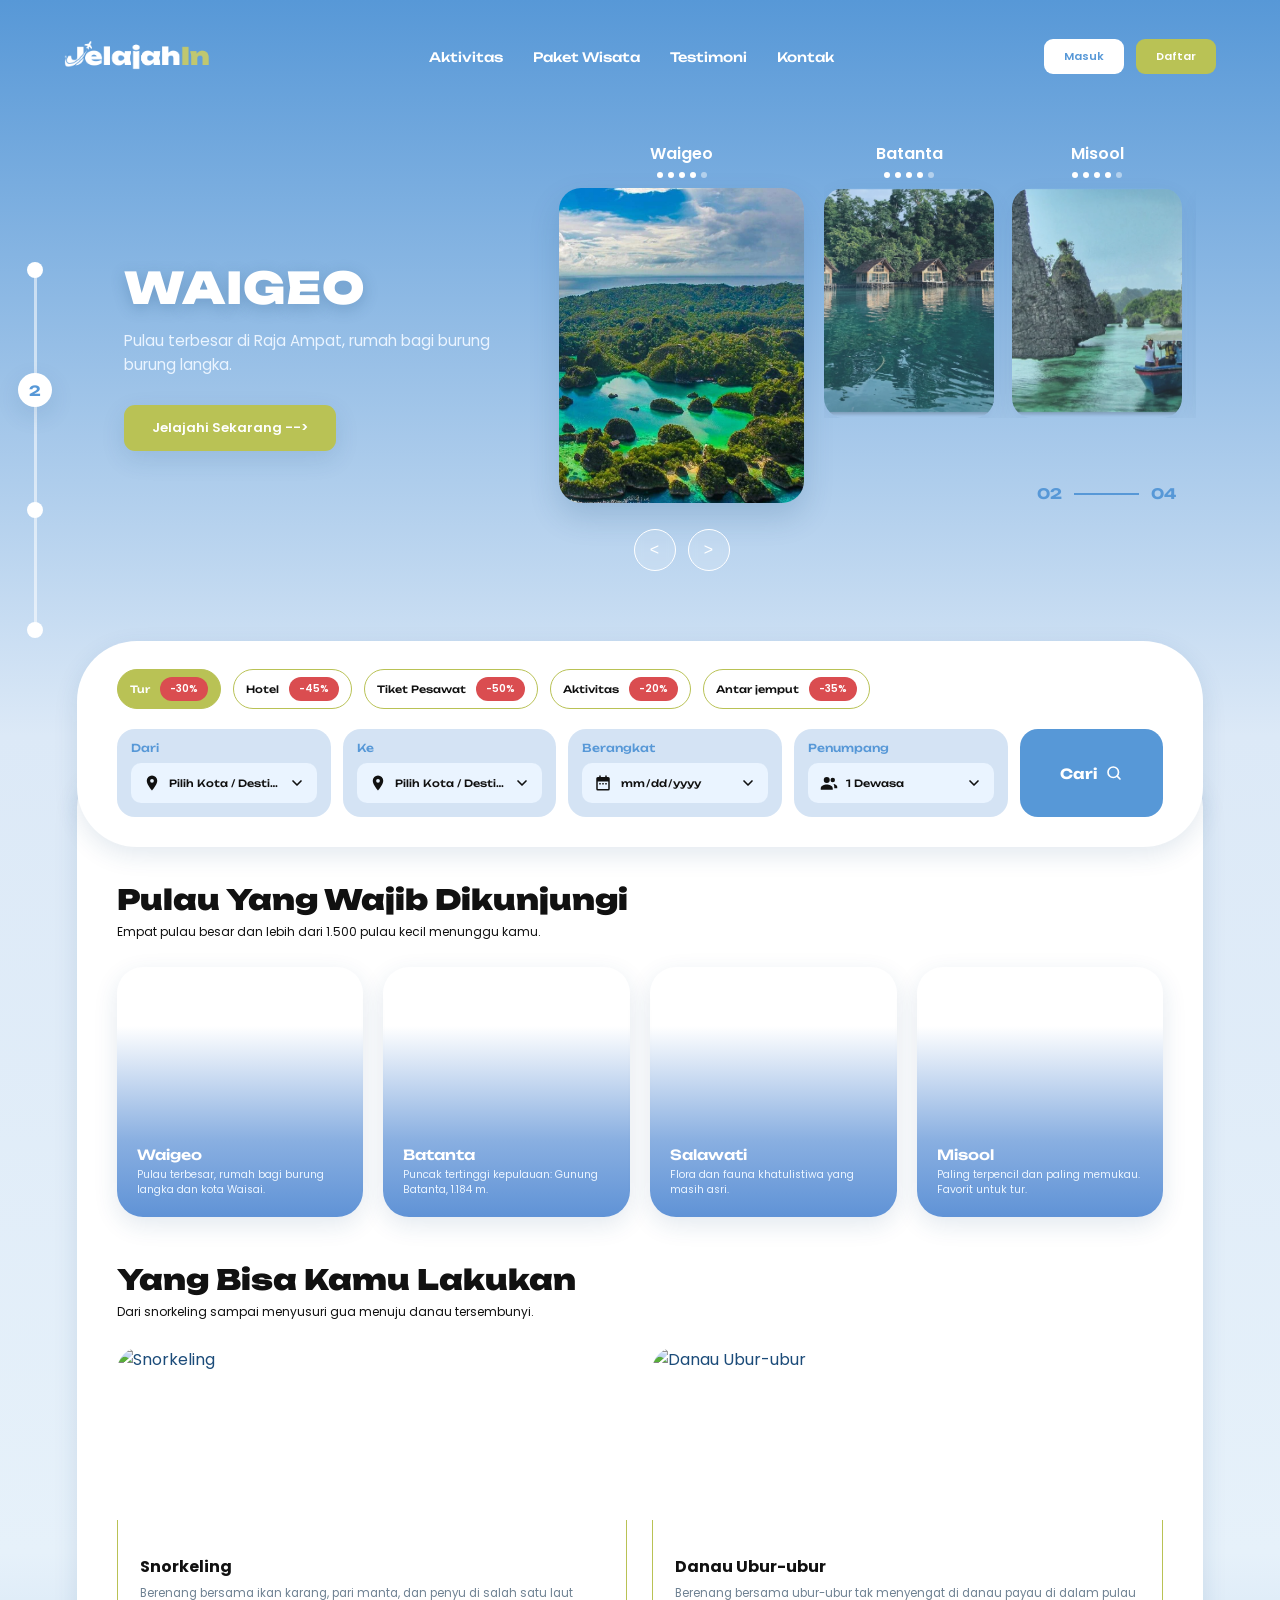
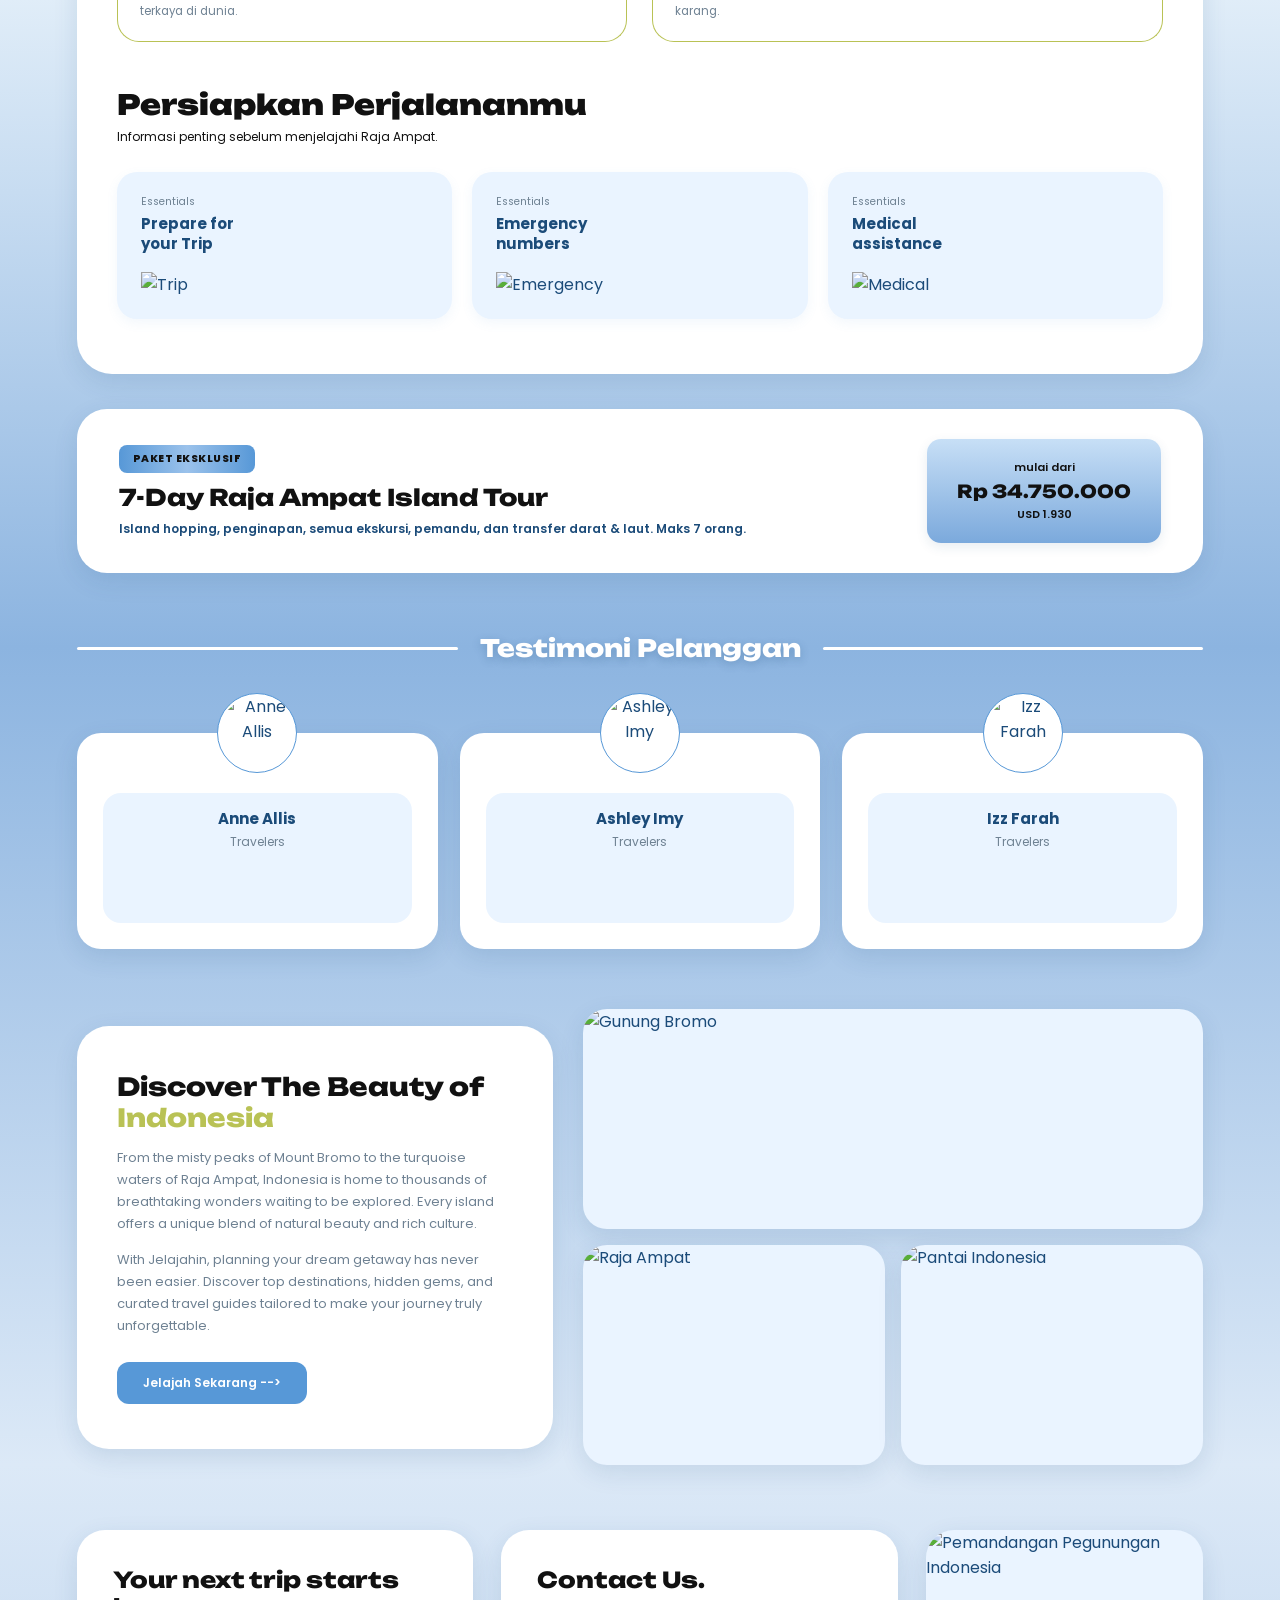
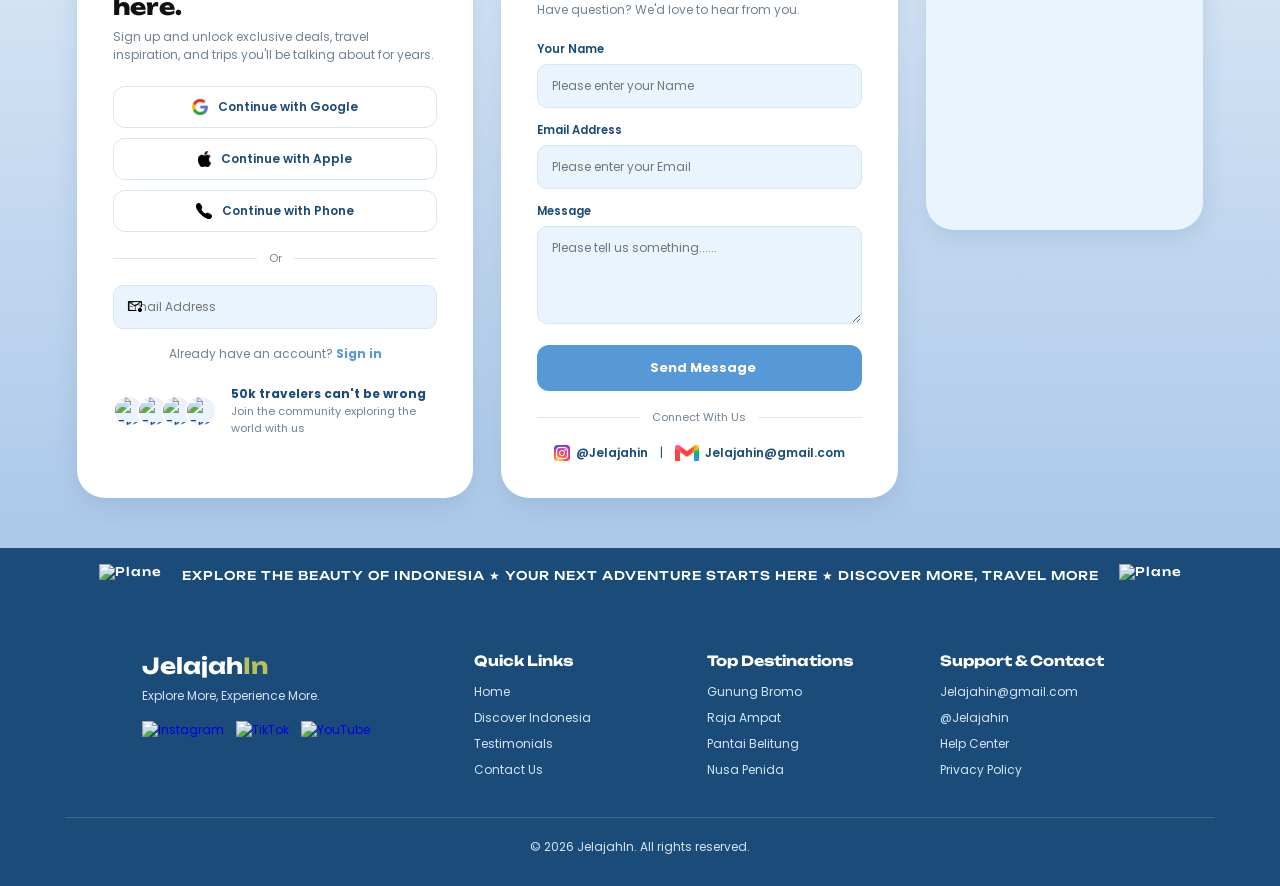
==== index.html @ 26ce6236 "update" ====
<!DOCTYPE html>
<html lang="id">

<head>
    <meta charset="UTF-8">
    <meta name="viewport" content="width=device-width, initial-scale=1.0">
    <link rel="shortcut icon" href="assets/faviconj.png" type="image/x-icon">
    <link rel="stylesheet" href="vanilla.css">
    <title>JelajahIn - Wisata Indonesia</title>
</head>

<body class="page-index">

    <!-- Navbar -->
    <header>
        <nav>
            <div class="logo">
                <a href="index.html"><img src="assets/logo.png" alt="JelajahIn"></a>
            </div>

            <ul>
                <li><a href="index.html">Aktivitas</a></li>
                <li><a href="destinasi.html">Paket Wisata</a></li>
                <li><a href="#testimoni">Testimoni</a></li>
                <li><a href="#kontak">Kontak</a></li>
            </ul>

            <div class="nav-button">
                <a href="#">Masuk</a>
                <a href="#">Daftar</a>
            </div>
        </nav>
    </header>

    <!-- Hero Section -->
    <main>

        <section class="hero" id="home">

            <!-- Scroll Indicator -->
            <div class="scroll-progress" id="scrollProgress">
                <div class="scroll-track" id="scrollTrack">
                    <span class="scroll-active" id="scrollActive">2</span>
                </div>
            </div>

            <!-- Hero Text -->
            <div class="hero-content">
                <h1 id="destTitle">WAIGEO</h1>

                <p id="destDesc">
                    Pulau terbesar di Raja Ampat, rumah bagi
                    burung-burung langka.
                </p>

                <a href="destinasi.html" class="btn-jelajah">
                    Jelajahi Sekarang --&gt;
                </a>
            </div>

            <!-- Hero Slider -->
            <div class="hero-image">

                <div class="slider-row">
                    <!-- Gambar utama -->
                    <div class="main-item">
                        <h3 id="mainName">Waigeo</h3>
                        <div class="card-dots" id="mainDots"></div>
                        <img src="assets/waigeo.jpg" alt="Pulau Waigeo" id="mainDestinationImage">
                    </div>

                    <!-- kartu destinasi -->
                    <div class="cards-container" id="cardsContainer"></div>

                    <div class="page-indicator">
                        <span id="currentPage">01</span>
                        <span class="dash"></span>
                        <span id="totalPage">04</span>
                    </div>
                </div>

                <!-- tombol slider -->
                <div class="slider-controls">
                    <div class="nav-buttons">
                        <button id="prevBtn" aria-label="Sebelumnya">&lt;</button>
                        <button id="nextBtn" aria-label="Selanjutnya">&gt;</button>
                    </div>
                </div>
            </div>
        </section>

        <!-- white card -->
        <section class="travel-info-section" id="aktivitas">

            <form class="search-filter" id="searchForm">

                <div class="filter-tabs">
                    <button type="button" class="tab active">Tur <span class="badge">-30%</span></button>
                    <button type="button" class="tab">Hotel <span class="badge">-45%</span></button>
                    <button type="button" class="tab">Tiket Pesawat <span class="badge">-50%</span></button>
                    <button type="button" class="tab">Aktivitas <span class="badge">-20%</span></button>
                    <button type="button" class="tab">Antar jemput <span class="badge">-35%</span></button>
                </div>

                <div class="filter-row">
                    <div class="filter-item">
                        <label for="dari">Dari</label>
                        <div class="field">
                            <svg class="icon" viewBox="0 0 24 24" fill="currentColor"><path d="M12 2a7 7 0 0 0-7 7c0 5.2 7 13 7 13s7-7.8 7-13a7 7 0 0 0-7-7zm0 9.5A2.5 2.5 0 1 1 12 6.5a2.5 2.5 0 0 1 0 5z"/></svg>
                            <select id="dari" name="dari">
                                <option value="">Pilih Kota / Destinasi</option>
                                <option value="jakarta">Jakarta</option>
                                <option value="surabaya">Surabaya</option>
                                <option value="makassar">Makassar</option>
                                <option value="sorong">Sorong</option>
                            </select>
                            <svg class="chevron" viewBox="0 0 24 24" fill="none" stroke="currentColor" stroke-width="2.5" stroke-linecap="round" stroke-linejoin="round"><path d="M6 9l6 6 6-6"/></svg>
                        </div>
                    </div>

                    <div class="filter-item">
                        <label for="ke">Ke</label>
                        <div class="field">
                            <svg class="icon" viewBox="0 0 24 24" fill="currentColor"><path d="M12 2a7 7 0 0 0-7 7c0 5.2 7 13 7 13s7-7.8 7-13a7 7 0 0 0-7-7zm0 9.5A2.5 2.5 0 1 1 12 6.5a2.5 2.5 0 0 1 0 5z"/></svg>
                            <select id="ke" name="ke">
                                <option value="">Pilih Kota / Destinasi</option>
                                <option value="waigeo">Waigeo</option>
                                <option value="batanta">Batanta</option>
                                <option value="salawati">Salawati</option>
                                <option value="misool">Misool</option>
                            </select>
                            <svg class="chevron" viewBox="0 0 24 24" fill="none" stroke="currentColor" stroke-width="2.5" stroke-linecap="round" stroke-linejoin="round"><path d="M6 9l6 6 6-6"/></svg>
                        </div>
                    </div>

                    <div class="filter-item">
                        <label for="tanggal">Berangkat</label>
                        <div class="field">
                            <svg class="icon" viewBox="0 0 24 24" fill="currentColor"><path d="M7 2v2H5a2 2 0 0 0-2 2v14a2 2 0 0 0 2 2h14a2 2 0 0 0 2-2V6a2 2 0 0 0-2-2h-2V2h-2v2H9V2H7zM5 10h14v10H5V10zm2 2v2h2v-2H7zm4 0v2h2v-2h-2zm4 0v2h2v-2h-2z"/></svg>
                            <input type="date" id="tanggal" name="tanggal">
                            <svg class="chevron" viewBox="0 0 24 24" fill="none" stroke="currentColor" stroke-width="2.5" stroke-linecap="round" stroke-linejoin="round"><path d="M6 9l6 6 6-6"/></svg>
                        </div>
                    </div>

                    <div class="filter-item">
                        <label for="wisatawan">Penumpang</label>
                        <div class="field">
                            <svg class="icon" viewBox="0 0 24 24" fill="currentColor"><path d="M9 12a4 4 0 1 0 0-8 4 4 0 0 0 0 8zm0 2c-3.3 0-8 1.7-8 5v2h16v-2c0-3.3-4.7-5-8-5zm8-3a3 3 0 1 0 0-6 3 3 0 0 0 0 6zm1 2.2c2.3.4 5 1.6 5 3.8v2h-4v-2c0-1.6-.4-2.9-1-3.8z"/></svg>
                            <select id="wisatawan" name="wisatawan">
                                <option value="1">1 Dewasa</option>
                                <option value="2">2 Dewasa</option>
                                <option value="3">3 Dewasa</option>
                                <option value="4">4 Dewasa</option>
                                <option value="5">5 Dewasa</option>
                                <option value="6">6 Dewasa</option>
                            </select>
                            <svg class="chevron" viewBox="0 0 24 24" fill="none" stroke="currentColor" stroke-width="2.5" stroke-linecap="round" stroke-linejoin="round"><path d="M6 9l6 6 6-6"/></svg>
                        </div>
                    </div>

                    <button type="submit" class="btn-cari">Cari <svg class="search-icon" viewBox="0 0 24 24" fill="none" stroke="currentColor" stroke-width="2.2" stroke-linecap="round"><circle cx="11" cy="11" r="7"/><path d="M20 20l-3.5-3.5"/></svg></button>
                </div>
            </form>

            <div class="main-white-card">

                <div class="island-block">
                    <h2>Pulau Yang Wajib Dikunjungi</h2>
                    <p class="section-subtitle">Empat pulau besar dan lebih dari 1.500 pulau kecil menunggu kamu.</p>

                    <div class="island-grid">
                        <!-- Kartu Waigeo -->
                        <div class="island-card" style="background-image: url('assets/asset/waigeomain.jpg');">
                            <div class="island-overlay">
                                <h3>Waigeo</h3>
                                <p>Pulau terbesar, rumah bagi burung langka dan kota Waisai.</p>
                            </div>
                        </div>

                        <!-- Kartu Batanta -->
                        <div class="island-card" style="background-image: url('assets/asset/batantamain.jpg');">
                            <div class="island-overlay">
                                <h3>Batanta</h3>
                                <p>Puncak tertinggi kepulauan: Gunung Batanta, 1.184 m.</p>
                            </div>
                        </div>

                        <!-- Kartu Salawati -->
                        <div class="island-card" style="background-image: url('assets/asset/salawatimain.jpg');">
                            <div class="island-overlay">
                                <h3>Salawati</h3>
                                <p>Flora dan fauna khatulistiwa yang masih asri.</p>
                            </div>
                        </div>

                        <!-- Kartu Misool -->
                        <div class="island-card" style="background-image: url('assets/asset/misoolmain.jpg');">
                            <div class="island-overlay">
                                <h3>Misool</h3>
                                <p>Paling terpencil dan paling memukau. Favorit untuk tur.</p>
                            </div>
                        </div>
                    </div>
                </div>

                <div class="activity-block">
                    <h2>Yang Bisa Kamu Lakukan</h2>
                    <p class="section-subtitle">Dari snorkeling sampai menyusuri gua menuju danau tersembunyi.</p>

                    <div class="activity-grid">
                        <div class="activity-card">
                            <img src="assets/asset/snorkeling.jpg" alt="Snorkeling">
                            <div class="activity-content">
                                <h3>Snorkeling</h3>
                                <p>Berenang bersama ikan karang, pari manta, dan penyu di salah satu laut terkaya di
                                    dunia.</p>
                            </div>
                        </div>

                        <div class="activity-card">
                            <img src="assets/asset/ubur-ubur.jpg" alt="Danau Ubur-ubur">
                            <div class="activity-content">
                                <h3>Danau Ubur-ubur</h3>
                                <p>Berenang bersama ubur-ubur tak menyengat di danau payau di dalam pulau karang.</p>
                            </div>
                        </div>
                    </div>
                </div>

                <div class="prep-block">
                    <h2>Persiapkan Perjalananmu</h2>
                    <p class="section-subtitle">Informasi penting sebelum menjelajahi Raja Ampat.</p>

                    <div class="prep-grid">
                        <div class="prep-card">
                            <span class="prep-tag">Essentials</span>
                            <h4>Prepare for<br>your Trip</h4>
                            <div class="prep-icon">
                                <img src="assets/asset/icon-trip.svg" alt="Trip">
                            </div>
                        </div>

                        <div class="prep-card">
                            <span class="prep-tag">Essentials</span>
                            <h4>Emergency<br>numbers</h4>
                            <div class="prep-icon">
                                <img src="assets/asset/icon-emergency.svg" alt="Emergency">
                            </div>
                        </div>

                        <div class="prep-card">
                            <span class="prep-tag">Essentials</span>
                            <h4>Medical<br>assistance</h4>
                            <div class="prep-icon">
                                <img src="assets/asset/icon-medical.svg" alt="Medical">
                            </div>
                        </div>
                    </div>
                </div>

            </div>

            <div class="promo-banner-card">
                <div class="promo-left">
                    <span class="badge-eksklusif">PAKET EKSKLUSIF</span>
                    <h2>7-Day Raja Ampat Island Tour</h2>
                    <p>Island hopping, penginapan, semua ekskursi, pemandu, dan transfer darat &amp; laut. Maks 7 orang.
                    </p>
                </div>

                <div class="promo-price-box">
                    <span class="price-label">mulai dari</span>
                    <h3 class="price-idr">Rp 34.750.000</h3>
                    <span class="price-usd">USD 1.930</span>
                </div>
            </div>

        </section>

        <section class="tes-sec" id="testimoni">
            <div class="tes-heading">
                <div class="line"></div>
                <h2 class="tes-teks">Testimoni Pelanggan</h2>
                <div class="line"></div>
            </div>

            <div class="testimoni-kotak">
                <div class="kotak-pembungkus">
                    <img src="" alt="Anne Allis">
                    <div class="kotak">
                        <h3>Anne Allis</h3>
                        <p class="subjudul">Travelers</p>
                        <p></p>
                    </div>
                </div>
                <div class="kotak-pembungkus">
                    <img src="" alt="Ashley Imy">
                    <div class="kotak">
                        <h3>Ashley Imy</h3>
                        <p class="subjudul">Travelers</p>
                        <p></p>
                    </div>
                </div>
                <div class="kotak-pembungkus">
                    <img src="" alt="Izz Farah">
                    <div class="kotak">
                        <h3>Izz Farah</h3>
                        <p class="subjudul">Travelers</p>
                        <p></p>
                    </div>
                </div>
            </div>
        </section>

        <section class="disc-sect" id="discover">
            <div class="card-disc">
                <h2>Discover The Beauty of <span>Indonesia</span></h2>
                <p>From the misty peaks of Mount Bromo to the turquoise waters of Raja Ampat, Indonesia is home to
                    thousands of breathtaking wonders waiting to be explored. Every island offers a unique blend of
                    natural beauty and rich culture.</p>
                <p>With Jelajahin, planning your dream getaway has never been easier. Discover top destinations, hidden
                    gems, and curated travel guides tailored to make your journey truly unforgettable.</p>
                <a href="#" class="btn-disc">Jelajah Sekarang --&gt;</a>
            </div>
            <div class="gambar-dis">
                <img src="" alt="Gunung Bromo">
                <img src="" alt="Raja Ampat">
                <img src="" alt="Pantai Indonesia">
            </div>
        </section>

        <section class="auth-contact-sec" id="kontak">
            <div class="main-columns">
                <!-- Sign Up -->
                <div class="card-signup">
                    <h2>Your next trip starts here.</h2>
                    <p class="subtitle">Sign up and unlock exclusive deals, travel inspiration, and trips you'll be
                        talking about for years.</p>

                    <div class="social-buttons">
                        <button type="button" class="btn-social">
                            <img src="assets/asset/google.png" alt="Google" class="sosmed"> Continue with Google
                        </button>
                        <button type="button" class="btn-social">
                            <img src="assets/asset/apple.png" alt="Apple" class="sosmed"> Continue with Apple
                        </button>
                        <button type="button" class="btn-social">
                            <img src="assets/asset/phone.png" alt="Phone" class="sosmed"> Continue with Phone
                        </button>
                    </div>

                    <div class="divider">
                        <span>Or</span>
                    </div>

                    <form class="signup-email-form">
                        <div class="input-with-icon">
                            <img src="assets/asset/email-auth.png" alt="Email" class="sosmed">
                            <input type="email" placeholder="Email Address" required>
                        </div>
                    </form>

                    <p class="signin-link">Already have an account? <a href="#">Sign in</a></p>

                    <div class="community-info">
                        <div class="avatar-group">
                            <img src="user1.jpg" alt="Traveler 1">
                            <img src="user2.jpg" alt="Traveler 2">
                            <img src="user3.jpg" alt="Traveler 3">
                            <img src="user4.jpg" alt="Traveler 4">
                        </div>
                        <div class="community-text">
                            <strong>50k travelers can't be wrong</strong>
                            <span>Join the community exploring the world with us</span>
                        </div>
                    </div>
                </div>

                <!-- contact -->
                <div class="card-contact">
                    <h2>Contact Us.</h2>
                    <p class="subtitle">Have question? We'd love to hear from you.</p>

                    <form class="contact-form">
                        <div class="form-group">
                            <label for="name">Your Name</label>
                            <input type="text" id="name" placeholder="Please enter your Name" required>
                        </div>

                        <div class="form-group">
                            <label for="email">Email Address</label>
                            <input type="email" id="email" placeholder="Please enter your Email" required>
                        </div>

                        <div class="form-group">
                            <label for="message">Message</label>
                            <textarea id="message" rows="4" placeholder="Please tell us something......"
                                required></textarea>
                        </div>

                        <button type="submit" class="btn-send">
                            <img src="icon-send.svg" alt="" class="sosmed"> Send Message
                        </button>
                    </form>

                    <div class="divider-contact">
                        <span>Connect With Us</span>
                    </div>

                    <div class="contact-links">
                        <a href="#"><img src="assets/asset/insta.png" alt="Instagram" class="sosmed"> @Jelajahin</a>
                        <span class="separator">|</span>
                        <a href="mailto:Jelajahin@gmail.com"><img src="assets/asset/gmail.png" alt="Gmail"
                                class="sosmed"> Jelajahin@gmail.com</a>
                    </div>
                </div>

                <!-- gambar -->
                <div class="side-image">
                    <img src="pemandangan-bromo.jpg" alt="Pemandangan Pegunungan Indonesia">
                </div>
            </div>

            <!-- banner -->
            <div class="bottom-banner">
                <img src="icon-plane-left.svg" alt="Plane">
                <p>EXPLORE THE BEAUTY OF INDONESIA ★ YOUR NEXT ADVENTURE STARTS HERE ★ DISCOVER MORE, TRAVEL MORE</p>
                <img src="icon-plane-right.svg" alt="Plane">
            </div>
        </section>

    </main>

    <footer class="main-footer">
        <div class="footer-box">

            <!-- brand -->
            <div class="footer-brand">
                <h2 class="logo-text">Jelajah<span>In</span></h2>
                <p>Explore More, Experience More.</p>
                <div class="footer-socials">
                    <a href="#"><img src="icon-ig-white.svg" alt="Instagram"></a>
                    <a href="#"><img src="icon-tiktok-white.svg" alt="TikTok"></a>
                    <a href="#"><img src="icon-yt-white.svg" alt="YouTube"></a>
                </div>
            </div>

            <!-- navigasi -->
            <div class="footer-links">
                <h4>Quick Links</h4>
                <ul>
                    <li><a href="#home">Home</a></li>
                    <li><a href="#discover">Discover Indonesia</a></li>
                    <li><a href="#testimoni">Testimonials</a></li>
                    <li><a href="#kontak">Contact Us</a></li>
                </ul>
            </div>

            <!-- destinasi -->
            <div class="footer-links">
                <h4>Top Destinations</h4>
                <ul>
                    <li><a href="#">Gunung Bromo</a></li>
                    <li><a href="#">Raja Ampat</a></li>
                    <li><a href="#">Pantai Belitung</a></li>
                    <li><a href="#">Nusa Penida</a></li>
                </ul>
            </div>

            <!-- kontak & bantuan -->
            <div class="footer-links">
                <h4>Support &amp; Contact</h4>
                <ul>
                    <li><a href="mailto:Jelajahin@gmail.com">Jelajahin@gmail.com</a></li>
                    <li><a href="#">@Jelajahin</a></li>
                    <li><a href="#">Help Center</a></li>
                    <li><a href="#">Privacy Policy</a></li>
                </ul>
            </div>

        </div>

        <!-- Baris Copyright di Bawah Kotak -->
        <div class="footer-bottom">
            <p>&copy; 2026 JelajahIn. All rights reserved.</p>
        </div>
    </footer>

    <script src="js/script.js"></script>
</body>

</html>
---- vanilla.css ----
@import url('https://fonts.googleapis.com/css2?family=Inter:ital,opsz,wght@0,14..32,100..900;1,14..32,100..900&family=Poppins:ital,wght@0,100;0,200;0,300;0,400;0,500;0,600;0,700;0,800;0,900;1,100;1,200;1,300;1,400;1,500;1,600;1,700;1,800;1,900&family=Roboto+Mono:ital,wght@0,100..700;1,100..700&display=swap');

@font-face {
    font-family: 'Unbounded Black';
    src: url('assets/font/Unbounded-Black.ttf') format('truetype');
    font-weight: 900;
    font-style: normal;
}

@font-face {
    font-family: 'Unbounded Bold';
    src: url('assets/font/Unbounded-Bold.ttf') format('truetype');
    font-weight: 700;
    font-style: normal;
}

@font-face {
    font-family: 'Unbounded Extra Bold';
    src: url('assets/font/Unbounded-ExtraBold.ttf') format('truetype');
    font-weight: 800;
    font-style: normal;
}

@font-face {
    font-family: 'Unbounded Medium';
    src: url('assets/font/Unbounded-Medium.ttf') format('truetype');
    font-weight: 500;
    font-style: normal;
}

@font-face {
    font-family: 'Unbounded SemiBold';
    src: url('assets/font/Unbounded-SemiBold.ttf') format('truetype');
    font-weight: 600;
    font-style: normal;
}

:root {
    --pistachio: #B9C255;
    --frost: #E6F1FA;
    --iced-denim: #5798D7;
    --red: #DA4D50;
    --iced: #EAF4FF;
    --navy: #1B4B79;
    --white: #FFFFFF;
    --text-gray: #6F8293;
    --border: #D8E6F0;

    --shadow: 0 8px 25px rgba(27, 75, 121, 0.12);
    --shadow-hover: 0 14px 30px rgba(27, 75, 121, 0.18);
    --radius-small: 8px;
    --radius-medium: 14px;
    --radius-large: 20px;
    --transition: 0.3s ease;
    --font-black: 'Unbounded Black', sans-serif;
    --font-x-bold: 'Unbounded Extra Bold', sans-serif;
    --font-bold: 'Unbounded Bold', sans-serif;
    --font-med: 'Unbounded Medium', sans-serif;
    --font-sem-bold: 'Unbounded SemiBold', sans-serif;
    --sub-font: 'Poppins', sans-serif;
}

* {
    margin: 0;
    padding: 0;
    box-sizing: border-box;
}

html {
    scroll-behavior: smooth;
}

body {
    font-family: var(--sub-font);
    color: var(--navy);
    background: linear-gradient(180deg,
            #5798D7 0%,
            #DCE9F7 18%,
            #E6F1FA 38%,
            #8CB4E0 55%,
            #DCE9F7 75%,
            #93B8E2 100%);
}

a {
    text-decoration: none;
}

/* navb */
header {
    width: 100%;
    position: relative;
    z-index: 10;
    background: transparent;
}

nav {
    width: 90%;
    max-width: 1250px;
    min-height: 80px;
    margin: 1rem auto 0;
    display: flex;
    align-items: center;
    justify-content: space-between;
    gap: 25px;
}

.logo img {
    width: 155px;
    height: auto;
    display: block;
    object-fit: contain;
}

nav ul {
    display: flex;
    align-items: center;
    gap: 30px;
    list-style: none;
}

nav ul li a {
    color: var(--white);
    font-family: var(--font-med);
    font-size: 13px;
    transition: var(--transition);
}

nav ul li a:hover {
    color: var(--pistachio);
}

.nav-button {
    display: flex;
    align-items: center;
    gap: 12px;
}

.nav-button a {
    padding: 9px 20px;
    border-radius: 9px;
    font-size: 11px;
    font-weight: 600;
    transition: var(--transition);
}

.nav-button a:first-child {
    color: var(--iced-denim);
    background: var(--white);
}

.nav-button a:last-child {
    color: var(--white);
    background: var(--pistachio);
}

.nav-button a:hover {
    transform: translateY(-3px);
    box-shadow: var(--shadow);
}

/* hero sect */
.hero {
    width: 90%;
    max-width: 1250px;
    min-height: 460px;
    margin: auto;
    padding: 45px 20px 70px;
    display: flex;
    align-items: center;
    justify-content: space-between;
    gap: 35px;
    position: relative;
}

/* hero text */
.hero-content {
    flex: 1;
    min-width: 0;
    max-width: 440px;
    padding-left: 40px;
    color: var(--white);
}

.hero-content h1 {
    font-family: var(--font-black);
    font-size: clamp(2rem, 3.4vw, 3.2rem);
    letter-spacing: 1px;
    overflow-wrap: anywhere;
    margin-bottom: 14px;
    text-transform: uppercase;
    text-shadow: 0 4px 15px rgba(27, 75, 121, 0.25);
}

.hero-content p {
    font-size: 0.95rem;
    font-weight: 400;
    line-height: 1.6;
    margin-bottom: 28px;
    color: var(--iced);
}

.btn-jelajah {
    display: inline-block;
    padding: 13px 28px;
    border-radius: 11px;
    font-size: 13px;
    font-weight: 600;
    color: var(--white);
    background: var(--pistachio);
    box-shadow: var(--shadow);
    transition: var(--transition);
}

.btn-jelajah:hover {
    transform: translateY(-3px);
    background: var(--navy);
    box-shadow: var(--shadow-hover);
}

/* hero img */
.hero-image {
    flex: 1.4;
    min-width: 0;
    display: flex;
    flex-direction: column;
    gap: 26px;
}

.slider-row {
    position: relative;
    display: flex;
    align-items: flex-start;
    gap: 20px;
}

.main-item {
    flex-shrink: 0;
}

.main-item h3,
.card-item h3 {
    font-size: 1rem;
    font-weight: 600;
    margin-bottom: 6px;
    text-align: center;
    color: var(--white);
}

.main-item > img {
    width: 245px;
    height: 315px;
    display: block;
    object-fit: cover;
    border-radius: 22px;
    box-shadow: var(--shadow-hover);
}

.cards-container {
    flex: 1;
    min-width: 0;
    display: flex;
    gap: 18px;
    align-items: flex-start;
    overflow: hidden;
}

.card-item {
    flex-shrink: 0;
    cursor: pointer;
    transition: var(--transition);
}

.card-dots {
    display: flex;
    justify-content: center;
    gap: 5px;
    margin-bottom: 10px;
}

.card-dots span {
    width: 6px;
    height: 6px;
    border-radius: 50%;
    background-color: rgba(255, 255, 255, 0.45);
}

.card-dots span.filled {
    background-color: var(--white);
}

.card-item img {
    width: 170px;
    height: 230px;
    display: block;
    object-fit: cover;
    border-radius: var(--radius-large);
    box-shadow: var(--shadow);
    opacity: 0.8;
    transition: var(--transition);
}

.card-item:hover img {
    transform: translateY(-5px);
    box-shadow: var(--shadow-hover);
}

.slider-controls {
    display: flex;
    align-items: center;
    justify-content: space-between;
    padding-right: 20px;
}

.nav-buttons {
    width: 245px;
    display: flex;
    justify-content: center;
    gap: 12px;
}

.nav-buttons button {
    width: 42px;
    height: 42px;
    border-radius: 50%;
    border: 1.5px solid var(--white);
    background-color: rgba(255, 255, 255, 0.15);
    color: var(--white);
    font-size: 1rem;
    cursor: pointer;
    backdrop-filter: blur(4px);
    transition: var(--transition);
}

.nav-buttons button:hover {
    background-color: var(--white);
    color: var(--navy);
    box-shadow: var(--shadow);
}

.page-indicator {
    position: absolute;
    right: 20px;
    bottom: 0;
    display: flex;
    align-items: center;
    gap: 12px;
    font-family: var(--font-bold);
    font-size: 0.9rem;
    color: var(--iced-denim);
}

.page-indicator .dash {
    width: 65px;
    height: 2px;
    background-color: var(--iced-denim);
    display: inline-block;
}

/* scroll progres */
.scroll-progress {
    position: fixed;
    left: 20px;
    top: 50%;
    transform: translateY(-50%);
    height: 360px;
    width: 30px;
    display: flex;
    justify-content: center;
    z-index: 100;
    pointer-events: none;
}

.scroll-track {
    width: 3px;
    height: 100%;
    background: rgba(255, 255, 255, 0.55);
    position: relative;
}

.scroll-dot {
    position: absolute;
    left: 50%;
    width: 16px;
    height: 16px;
    transform: translate(-50%, -50%);
    border-radius: 50%;
    background: var(--white);
}

.scroll-active {
    position: absolute;
    left: 50%;
    top: 0;
    width: 34px;
    height: 34px;
    transform: translate(-50%, -50%);
    background: var(--white);
    border-radius: 50%;
    box-shadow: var(--shadow);
    z-index: 2;
    transition: top var(--transition);
    display: flex;
    align-items: center;
    justify-content: center;
    color: var(--iced-denim);
    font-family: var(--font-bold);
    font-size: 14px;
}

/* search sect */
.travel-info-section {
    width: 88%;
    max-width: 1150px;
    margin: 0 auto 60px;
}

.search-filter {
    padding: 28px 40px 30px;
    position: relative;
    z-index: 3;
    background: var(--white);
    border-radius: 60px;
    box-shadow: var(--shadow);
}

.filter-tabs {
    display: flex;
    flex-wrap: wrap;
    gap: 12px;
    margin-bottom: 20px;
}

.tab {
    display: inline-flex;
    align-items: center;
    gap: 10px;
    padding: 7px 12px;
    border: 1.5px solid var(--pistachio);
    border-radius: 20px;
    background: var(--white);
    color: #111111;
    font-family: var(--font-med);
    font-size: 10px;
    cursor: pointer;
    transition: var(--transition);
}

.tab.active {
    background: var(--pistachio);
    color: var(--white);
}

.tab:hover {
    transform: translateY(-2px);
}

.badge {
    padding: 4px 10px;
    border-radius: 14px;
    background: var(--red);
    color: var(--white);
    font-family: var(--sub-font);
    font-size: 10px;
    font-weight: 600;
}

.filter-row {
    display: grid;
    grid-template-columns: repeat(4, 1fr) auto;
    align-items: stretch;
    gap: 12px;
}

.filter-item {
    min-width: 0;
    display: flex;
    flex-direction: column;
    gap: 8px;
    padding: 12px 14px 14px;
    border-radius: 18px;
    background: #D4E3F4;
}

.filter-item label {
    color: var(--iced-denim);
    font-family: var(--font-med);
    font-size: 11px;
}

.field {
    position: relative;
    height: 40px;
    display: flex;
    align-items: center;
    gap: 8px;
    padding: 0 12px;
    border-radius: 10px;
    background: var(--iced);
}

.field select,
.field input {
    flex: 1;
    min-width: 0;
    height: 100%;
    padding: 0;
    border: none;
    outline: none;
    background: transparent;
    appearance: none;
    -webkit-appearance: none;
    color: #111111;
    font-family: var(--font-med);
    font-size: 10px;
    text-overflow: ellipsis;
    cursor: pointer;
}

.field input[type="date"]::-webkit-calendar-picker-indicator {
    position: absolute;
    inset: 0;
    width: 100%;
    height: 100%;
    opacity: 0;
    cursor: pointer;
}

.field .icon {
    width: 18px;
    height: 18px;
    flex-shrink: 0;
    color: #111111;
    pointer-events: none;
}

.field .chevron {
    width: 16px;
    height: 16px;
    flex-shrink: 0;
    color: #111111;
    pointer-events: none;
}

.btn-cari {
    display: flex;
    align-items: center;
    justify-content: center;
    gap: 8px;
    padding: 0 40px;
    border: none;
    border-radius: 18px;
    background: var(--iced-denim);
    color: var(--white);
    font-family: var(--font-bold);
    font-size: 14px;
    cursor: pointer;
    transition: var(--transition);
}

.btn-cari .search-icon {
    width: 18px;
    height: 18px;
}

.btn-cari:hover {
    background: var(--navy);
    transform: translateY(-3px);
}

.main-white-card {
    background-color: var(--white);
    margin-top: -75px;
    position: relative;
    z-index: 1;
    border-radius: 35px;
    padding: 110px 40px 55px;
    box-shadow: var(--shadow);
    margin-bottom: 35px;
}

.main-white-card h2 {
    font-family: var(--font-black);
    font-size: 28px;
    color: #111111;
    margin: 0 0 6px 0;
}

.section-subtitle {
    font-size: 12px;
    color: #111111;
    margin: 0 0 26px 0;
}

.island-block,
.activity-block {
    margin-bottom: 45px;
}

.island-grid {
    display: grid;
    grid-template-columns: repeat(4, 1fr);
    gap: 20px;
}

.island-card {
    height: 250px;
    border-radius: 26px;
    background-size: cover;
    background-position: center;
    position: relative;
    overflow: hidden;
    display: flex;
    align-items: flex-end;
    box-shadow: var(--shadow);
    transition: var(--transition);
}

.island-card:hover {
    transform: translateY(-6px);
    box-shadow: var(--shadow-hover);
}

.island-overlay {
    width: 100%;
    padding: 120px 20px 20px;
    background: linear-gradient(to top, rgba(87, 141, 212, 0.95) 0%, rgba(87, 141, 212, 0.7) 40%, transparent 100%);
    color: var(--white);
}

.island-overlay h3 {
    font-family: var(--font-sem-bold);
    font-size: 14px;
    font-weight: 600;
    margin: 0 0 4px 0;
}

.island-overlay p {
    font-size: 10.5px;
    line-height: 1.45;
    color: var(--iced);
}

.activity-grid {
    display: grid;
    grid-template-columns: repeat(2, 1fr);
    gap: 25px;
}

.activity-card {
    position: relative;
    display: flex;
    flex-direction: column;
    transition: var(--transition);
}

.activity-card:hover {
    transform: translateY(-5px);
}

.activity-card img {
    width: 100%;
    height: 195px;
    object-fit: cover;
    border-radius: 24px;
    position: relative;
    z-index: 2;
}

.activity-content {
    border: 1.5px solid var(--pistachio);
    border-top: none;
    border-radius: 0 0 22px 22px;
    padding: 34px 22px 20px;
    margin-top: -22px;
    background-color: var(--white);
    z-index: 1;
}

.activity-content h3 {
    font-size: 16px;
    font-weight: 700;
    color: #111111;
    margin: 0 0 6px 0;
}

.activity-content p {
    font-size: 11.5px;
    line-height: 1.55;
    color: var(--text-gray);
}

.prep-grid {
    display: grid;
    grid-template-columns: repeat(3, 1fr);
    gap: 20px;
}

.prep-card {
    background-color: var(--iced);
    border-radius: var(--radius-large);
    padding: 22px 24px;
    box-shadow: 0 4px 12px rgba(87, 152, 215, 0.08);
    display: flex;
    flex-direction: column;
    justify-content: space-between;
    min-height: 125px;
    transition: var(--transition);
}

.prep-card:hover {
    transform: translateY(-4px);
    box-shadow: var(--shadow);
}

.prep-tag {
    font-size: 10.5px;
    color: var(--text-gray);
    display: block;
    margin-bottom: 4px;
}

.prep-card h4 {
    font-size: 15px;
    font-weight: 700;
    color: var(--navy);
    line-height: 1.35;
    margin: 0 0 18px 0;
}

.prep-icon img {
    width: 24px;
    height: 24px;
}

.promo-banner-card {
    background-color: var(--white);
    border-radius: 30px;
    padding: 30px 42px;
    box-shadow: var(--shadow);
    display: flex;
    justify-content: space-between;
    align-items: center;
    gap: 30px;
}

.badge-eksklusif {
    display: inline-block;
    background: linear-gradient(90deg, var(--iced-denim) 0%, #9BC2EB 50%, var(--iced-denim) 100%);
    color: #111111;
    font-size: 10.5px;
    font-weight: 800;
    padding: 6px 14px;
    border-radius: var(--radius-small);
    letter-spacing: 0.5px;
    margin-bottom: 10px;
}

.promo-left h2 {
    font-family: var(--font-x-bold);
    font-size: 23px;
    color: #111111;
    margin: 0 0 8px 0;
}

.promo-left p {
    font-size: 12px;
    font-weight: 600;
    color: var(--navy);
}

.promo-price-box {
    background: linear-gradient(180deg, #C7DFF6 0%, #7BA9DC 100%);
    border-radius: var(--radius-medium);
    padding: 20px 30px;
    text-align: center;
    min-width: 225px;
    box-shadow: 0 4px 12px rgba(27, 75, 121, 0.1);
}

.price-label {
    display: block;
    font-size: 11px;
    font-weight: 600;
    color: #111111;
    margin-bottom: 4px;
}

.price-idr {
    font-family: var(--font-x-bold);
    font-size: 18px;
    color: #111111;
    margin: 0 0 4px 0;
}

.price-usd {
    display: block;
    font-size: 11px;
    font-weight: 600;
    color: #111111;
}

.tes-sec {
    width: 88%;
    max-width: 1150px;
    margin: 0 auto 60px;
}

.tes-heading {
    display: flex;
    align-items: center;
    gap: 22px;
    margin-bottom: 70px;
}

.tes-heading .line {
    flex: 1;
    height: 3px;
    background: var(--white);
    border-radius: 2px;
}

.tes-sec h2 {
    font-family: var(--font-x-bold);
    font-size: 24px;
    color: var(--white);
    text-shadow: 0 3px 8px rgba(27, 75, 121, 0.25);
    white-space: nowrap;
}

.testimoni-kotak {
    display: grid;
    grid-template-columns: repeat(3, 1fr);
    gap: 22px;
}

.kotak-pembungkus {
    position: relative;
    background-color: var(--white);
    border-radius: 24px;
    padding: 60px 26px 26px;
    box-shadow: var(--shadow);
    text-align: center;
}

.kotak-pembungkus > img {
    position: absolute;
    top: -40px;
    left: 50%;
    transform: translateX(-50%);
    width: 80px;
    height: 80px;
    object-fit: cover;
    border-radius: 50%;
    background: var(--white);
    border: 1.5px solid var(--iced-denim);
}

.kotak {
    min-height: 130px;
    padding: 14px;
    border-radius: 18px;
    background: var(--iced);
}

.kotak h3 {
    font-size: 15px;
    font-weight: 700;
    color: var(--navy);
    margin-bottom: 2px;
}

.subjudul {
    font-size: 11px;
    color: var(--text-gray);
    display: block;
    margin-bottom: 12px;
}

.kotak p {
    font-size: 12px;
    line-height: 1.6;
    color: var(--text-gray);
}

.disc-sect {
    width: 88%;
    max-width: 1150px;
    margin: 0 auto 65px;
    display: grid;
    grid-template-columns: 1fr 1.3fr;
    gap: 30px;
    align-items: center;
}

.card-disc {
    background-color: var(--white);
    border-radius: 32px;
    padding: 45px 40px;
    box-shadow: var(--shadow);
}

.card-disc h2 {
    font-family: var(--font-x-bold);
    font-size: 25px;
    color: #111111;
    margin-bottom: 14px;
}

.card-disc h2 span {
    color: var(--pistachio);
}

.card-disc p {
    font-size: 13px;
    line-height: 1.7;
    color: var(--text-gray);
    margin-bottom: 14px;
}

.btn-disc {
    display: inline-block;
    margin-top: 10px;
    padding: 12px 26px;
    border-radius: 12px;
    background-color: var(--iced-denim);
    color: var(--white);
    font-size: 12px;
    font-weight: 600;
    transition: var(--transition);
}

.btn-disc:hover {
    background-color: var(--navy);
    transform: translateY(-3px);
}

.gambar-dis {
    display: grid;
    grid-template-columns: repeat(2, 1fr);
    gap: 16px;
}

.gambar-dis img {
    width: 100%;
    height: 220px;
    object-fit: cover;
    border-radius: 24px;
    box-shadow: var(--shadow);
    background: var(--iced);
}

.gambar-dis img:first-child {
    grid-column: 1 / -1;
}

.auth-contact-sec {
    width: 100%;
    margin: 0 0 0;
}

.main-columns {
    width: 88%;
    max-width: 1150px;
    margin: 0 auto 50px;
    display: grid;
    grid-template-columns: 1fr 1fr 0.7fr;
    gap: 28px;
}

.card-signup,
.card-contact {
    background-color: var(--white);
    border-radius: 28px;
    padding: 36px;
    box-shadow: var(--shadow);
}

.card-signup h2,
.card-contact h2 {
    font-family: var(--font-x-bold);
    font-size: 22px;
    color: #111111;
    margin-bottom: 8px;
}

.subtitle {
    font-size: 12px;
    color: var(--text-gray);
    margin-bottom: 22px;
}

.sosmed {
    max-height: 1rem;
    width: auto;
}

.social-buttons {
    display: flex;
    flex-direction: column;
    gap: 10px;
    margin-bottom: 18px;
}

.btn-social {
    width: 100%;
    padding: 11px 16px;
    border: 1px solid var(--border);
    border-radius: 12px;
    background-color: var(--white);
    color: var(--navy);
    font-family: var(--sub-font);
    font-size: 12px;
    font-weight: 600;
    display: flex;
    align-items: center;
    justify-content: center;
    gap: 10px;
    cursor: pointer;
    transition: var(--transition);
}

.btn-social:hover {
    background-color: var(--iced);
}

.divider,
.divider-contact {
    display: flex;
    align-items: center;
    gap: 12px;
    margin: 18px 0;
    color: var(--text-gray);
    font-size: 11px;
}

.divider::before,
.divider::after,
.divider-contact::before,
.divider-contact::after {
    content: "";
    flex: 1;
    height: 1px;
    background: var(--border);
}

.input-with-icon {
    position: relative;
}

.input-with-icon img {
    position: absolute;
    left: 14px;
    top: 13px;
}

.input-with-icon input {
    padding-left: 40px;
}

.signup-email-form input,
.contact-form input,
.contact-form textarea {
    width: 100%;
    padding: 12px 14px;
    border: 1px solid var(--border);
    border-radius: 10px;
    background-color: var(--iced);
    color: var(--navy);
    font-family: var(--sub-font);
    font-size: 12px;
    outline: none;
    transition: var(--transition);
}

.signup-email-form input:focus,
.contact-form input:focus,
.contact-form textarea:focus {
    border-color: var(--iced-denim);
    background: var(--white);
}

.contact-form textarea {
    resize: vertical;
}

.form-group {
    margin-bottom: 14px;
}

.form-group label {
    display: block;
    font-size: 11.5px;
    font-weight: 600;
    color: var(--navy);
    margin-bottom: 6px;
}

.btn-send {
    width: 100%;
    padding: 13px;
    border: none;
    border-radius: 12px;
    background-color: var(--iced-denim);
    color: var(--white);
    font-family: var(--sub-font);
    font-size: 13px;
    font-weight: 700;
    display: flex;
    align-items: center;
    justify-content: center;
    gap: 8px;
    cursor: pointer;
    transition: var(--transition);
}

.btn-send:hover {
    background-color: var(--navy);
}

.signin-link {
    margin-top: 16px;
    font-size: 12px;
    text-align: center;
    color: var(--text-gray);
}

.signin-link a {
    color: var(--iced-denim);
    font-weight: 700;
}

.community-info {
    display: flex;
    align-items: center;
    gap: 14px;
    margin-top: 22px;
}

.avatar-group {
    display: flex;
}

.avatar-group img {
    width: 32px;
    height: 32px;
    border-radius: 50%;
    object-fit: cover;
    border: 2px solid var(--white);
    background: var(--iced);
    margin-left: -8px;
}

.avatar-group img:first-child {
    margin-left: 0;
}

.community-text {
    display: flex;
    flex-direction: column;
    font-size: 11px;
    color: var(--text-gray);
}

.community-text strong {
    color: var(--navy);
    font-size: 12px;
}

.contact-links {
    display: flex;
    flex-wrap: wrap;
    align-items: center;
    justify-content: center;
    gap: 12px;
    font-size: 12px;
}

.contact-links a {
    display: flex;
    align-items: center;
    gap: 6px;
    color: var(--navy);
    font-weight: 600;
}

.contact-links a:hover {
    color: var(--iced-denim);
}

.side-image img {
    width: 100%;
    height: 100%;
    min-height: 300px;
    object-fit: cover;
    border-radius: 28px;
    box-shadow: var(--shadow);
    background: var(--iced);
}

.bottom-banner {
    width: 100%;
    padding: 16px 20px;
    display: flex;
    align-items: center;
    justify-content: center;
    gap: 20px;
    background: var(--navy);
    color: var(--white);
    font-family: var(--font-med);
    font-size: 12px;
    letter-spacing: 1px;
    text-align: center;
}

.bottom-banner img {
    height: 22px;
}

/* footer */
footer {
    background: var(--navy);
    color: var(--white);
    font-size: 12px;
}

.footer-box {
    max-width: 1150px;
    margin: 0 auto;
    padding: 50px 6% 30px;
    display: grid;
    grid-template-columns: 1.5fr 1fr 1fr 1fr;
    gap: 35px;
}

.logo-text {
    font-family: var(--font-bold);
    font-size: 22px;
    margin-bottom: 8px;
}

.logo-text span {
    color: var(--pistachio);
}

.footer-socials {
    display: flex;
    gap: 12px;
    margin-top: 16px;
}

.footer-socials img {
    width: 22px;
    height: 22px;
}

footer h4 {
    font-family: var(--font-bold);
    font-size: 14px;
    margin-bottom: 14px;
}

footer ul {
    list-style: none;
}

footer ul li {
    margin-bottom: 8px;
}

footer p,
footer ul li a {
    color: var(--iced);
    opacity: 0.9;
}

footer ul li a:hover {
    color: var(--pistachio);
    opacity: 1;
}

.footer-bottom {
    max-width: 1150px;
    margin: 0 auto;
    padding: 20px 6% 30px;
    border-top: 1px solid rgba(255, 255, 255, 0.15);
    text-align: center;
}

/* destinasi page */
.page-destinasi {
    background: var(--frost);
}

.page-destinasi header {
    background: var(--iced-denim);
}

/* destination banner */
.destination-banner {
    padding: 80px 20px;
    text-align: center;
    background: linear-gradient(135deg, var(--iced-denim), #80B9E4);
    color: var(--white);
}

.destination-banner h1 {
    margin-bottom: 12px;
    font-family: var(--font-black);
    font-size: 40px;
}

.destination-banner p {
    max-width: 550px;
    margin: auto;
    color: var(--iced);
    font-size: 14px;
    line-height: 1.6;
}

/* search destination */
.destination-search {
    width: 88%;
    max-width: 1050px;
    margin: -35px auto 60px;
    padding: 25px;
    position: relative;
    background-color: var(--white);
    border-radius: var(--radius-large);
    box-shadow: var(--shadow);
}

.destination-search h2 {
    margin-bottom: 20px;
    color: var(--navy);
    font-size: 20px;
}

.destination-search form {
    display: flex;
    align-items: end;
    gap: 15px;
}

.search-item {
    flex: 1;
    display: flex;
    flex-direction: column;
    gap: 8px;
}

.search-item label {
    color: var(--navy);
    font-size: 12px;
    font-weight: 700;
}

.search-item input,
.search-item select {
    width: 100%;
    padding: 12px 14px;
    border: 1px solid var(--border);
    border-radius: var(--radius-small);
    background-color: var(--iced);
    color: var(--navy);
    outline: none;
    font-size: 12px;
    transition: var(--transition);
}

.search-item input::placeholder {
    color: #9AAAB8;
}

.search-item input:focus,
.search-item select:focus {
    border-color: var(--iced-denim);
    background-color: var(--white);
}

.destination-search button {
    padding: 12px 22px;
    border: none;
    border-radius: var(--radius-small);
    background-color: var(--iced-denim);
    color: var(--white);
    font-size: 12px;
    font-weight: 700;
    cursor: pointer;
    transition: var(--transition);
}

.destination-search button:hover {
    background-color: var(--navy);
    transform: translateY(-2px);
}

/* all destination */
.all-destinations {
    width: 88%;
    max-width: 1100px;
    margin: 0 auto 80px;
}

.section-heading {
    margin-bottom: 25px;
}

.section-heading h2 {
    margin-bottom: 7px;
    color: var(--navy);
    font-size: 28px;
    font-weight: 800;
}

.section-heading p {
    color: var(--text-gray);
    font-size: 13px;
}

.destination-list {
    display: grid;
    grid-template-columns: repeat(4, 1fr);
    gap: 20px;
}

/* destination card */
.destination-card {
    overflow: hidden;
    background-color: var(--white);
    border-radius: var(--radius-medium);
    box-shadow: var(--shadow);
    transition: var(--transition);
}

.destination-card:hover {
    transform: translateY(-7px);
    box-shadow: var(--shadow-hover);
}

.destination-card img {
    width: 100%;
    height: 190px;
    display: block;
    object-fit: cover;
}

.destination-card h3 {
    margin: 15px 16px 6px;
    color: var(--navy);
    font-size: 17px;
}

.destination-card p {
    margin: 0 16px 6px;
    color: var(--text-gray);
    font-size: 11px;
    line-height: 1.5;
}

/* lokasi */
.destination-card p:first-of-type {
    color: var(--iced-denim);
    font-weight: 600;
}

/* deskripsi */
.destination-card p:last-of-type {
    margin-bottom: 15px;
}

.destination-card a {
    display: inline-block;
    margin: 0 16px 18px;
    color: var(--iced-denim);
    font-size: 11px;
    font-weight: 700;
    transition: var(--transition);
}

.destination-card a:hover {
    color: var(--navy);
}

/* auth modal */
.modal {
    display: none;
}

.modal.is-open {
    display: block;
}

.modal__overlay {
    position: fixed;
    z-index: 1000;
    inset: 0;
    display: flex;
    align-items: center;
    justify-content: center;
    padding: 20px;
    background: rgba(27, 75, 121, 0.55);
}

.modal__container {
    position: relative;
    width: 100%;
    max-width: 430px;
    padding: 35px;
    background: var(--white);
    border-radius: 20px;
    box-shadow: 0 20px 50px rgba(27, 75, 121, 0.25);
}

.modal__close {
    position: absolute;
    top: 15px;
    right: 18px;
    border: none;
    background: none;
    color: var(--text-gray);
    font-size: 25px;
    cursor: pointer;
}

.auth-content h2 {
    margin-bottom: 10px;
    color: var(--navy);
    font-size: 26px;
    line-height: 1.2;
}

.auth-content > p {
    color: var(--text-gray);
    font-size: 13px;
    line-height: 1.6;
}

/* form */
#authForm {
    margin-top: 25px;
}

.auth-input {
    margin-bottom: 16px;
}

.auth-input label {
    display: block;
    margin-bottom: 7px;
    color: var(--navy);
    font-size: 12px;
    font-weight: 700;
}

.auth-input input {
    width: 100%;
    padding: 12px 14px;
    border: 1px solid var(--border);
    border-radius: 8px;
    outline: none;
    background: var(--iced);
    color: var(--navy);
    font-size: 13px;
    transition: var(--transition);
}

.auth-input input:focus {
    border-color: var(--iced-denim);
    background: var(--white);
}

/* sumbit */
#submitBtn {
    width: 100%;
    padding: 13px;
    border: none;
    border-radius: 8px;
    background: var(--iced-denim);
    color: var(--white);
    font-size: 13px;
    font-weight: 700;
    cursor: pointer;
    transition: var(--transition);
}

#submitBtn:hover {
    background: var(--navy);
    transform: translateY(-2px);
}

/* status */
#statusMessage {
    min-height: 20px;
    margin-top: 12px;
    color: var(--red);
    font-size: 12px;
    text-align: center;
}

/* switch login atau signup */
.auth-switch {
    margin-top: 18px;
    text-align: center;
    color: var(--text-gray);
    font-size: 12px;
}

.auth-switch a {
    margin-left: 4px;
    color: var(--iced-denim);
    font-weight: 700;
}

.auth-switch a:hover {
    color: var(--navy);
}

/* social */
.social-login {
    display: flex;
    gap: 10px;
    margin-top: 20px;
}

.social-login button {
    flex: 1;
    padding: 10px;
    border: 1px solid var(--border);
    border-radius: 8px;
    background: var(--white);
    color: var(--navy);
    font-size: 11px;
    font-weight: 600;
    cursor: pointer;
    transition: var(--transition);
}

.social-login button:hover {
    background: var(--iced);
    border-color: var(--iced-denim);
}

/* responsive */
@media (max-width: 900px) {
    .scroll-progress {
        display: none;
    }
}

@media (max-width: 900px) {
    .hero {
        flex-direction: column;
        text-align: center;
    }

    .hero-image {
        flex-direction: column;
        width: 100%;
    }

    .cards-container {
        justify-content: center;
    }

    .filter-row {
        grid-template-columns: repeat(2, 1fr);
    }

    .btn-cari {
        grid-column: 1 / -1;
        padding: 14px;
    }

    .island-grid,
    .destination-list {
        grid-template-columns: repeat(2, 1fr);
    }

    .testimoni-kotak,
    .disc-sect,
    .main-columns,
    .footer-box {
        grid-template-columns: 1fr;
    }

    .testimoni-kotak {
        gap: 60px;
    }

    .destination-search form {
        flex-wrap: wrap;
    }
}

@media (max-width: 768px) {
    nav ul {
        gap: 14px;
    }

    .activity-grid,
    .prep-grid {
        grid-template-columns: 1fr;
    }

    .promo-banner-card {
        flex-direction: column;
        align-items: flex-start;
    }

    .promo-price-box {
        width: 100%;
    }
}

@media (max-width: 600px) {
    nav {
        flex-wrap: wrap;
        justify-content: center;
    }

    .hero-content h1 {
        font-size: 2.4rem;
    }

    .filter-row,
    .island-grid,
    .destination-list {
        grid-template-columns: 1fr;
    }

    .destination-search form {
        flex-direction: column;
        align-items: stretch;
    }

    .bottom-banner p {
        font-size: 10px;
    }
}
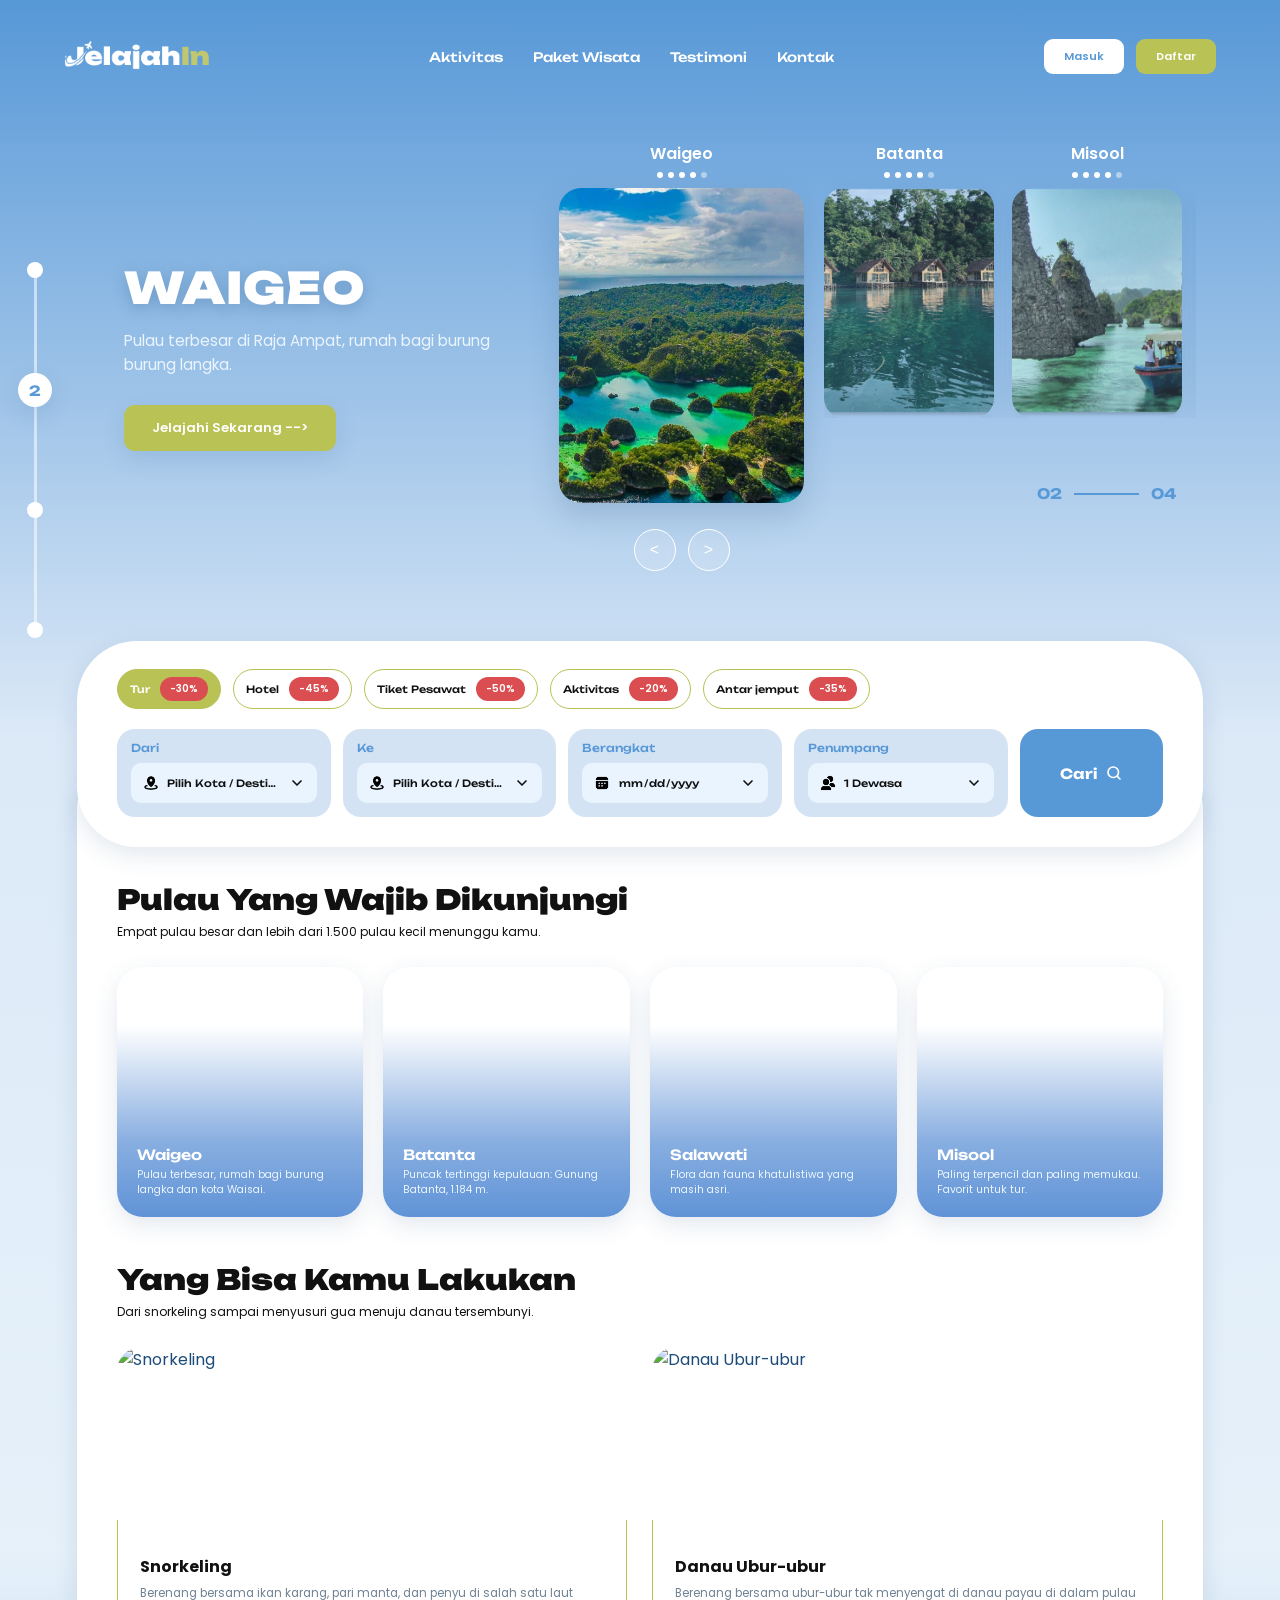
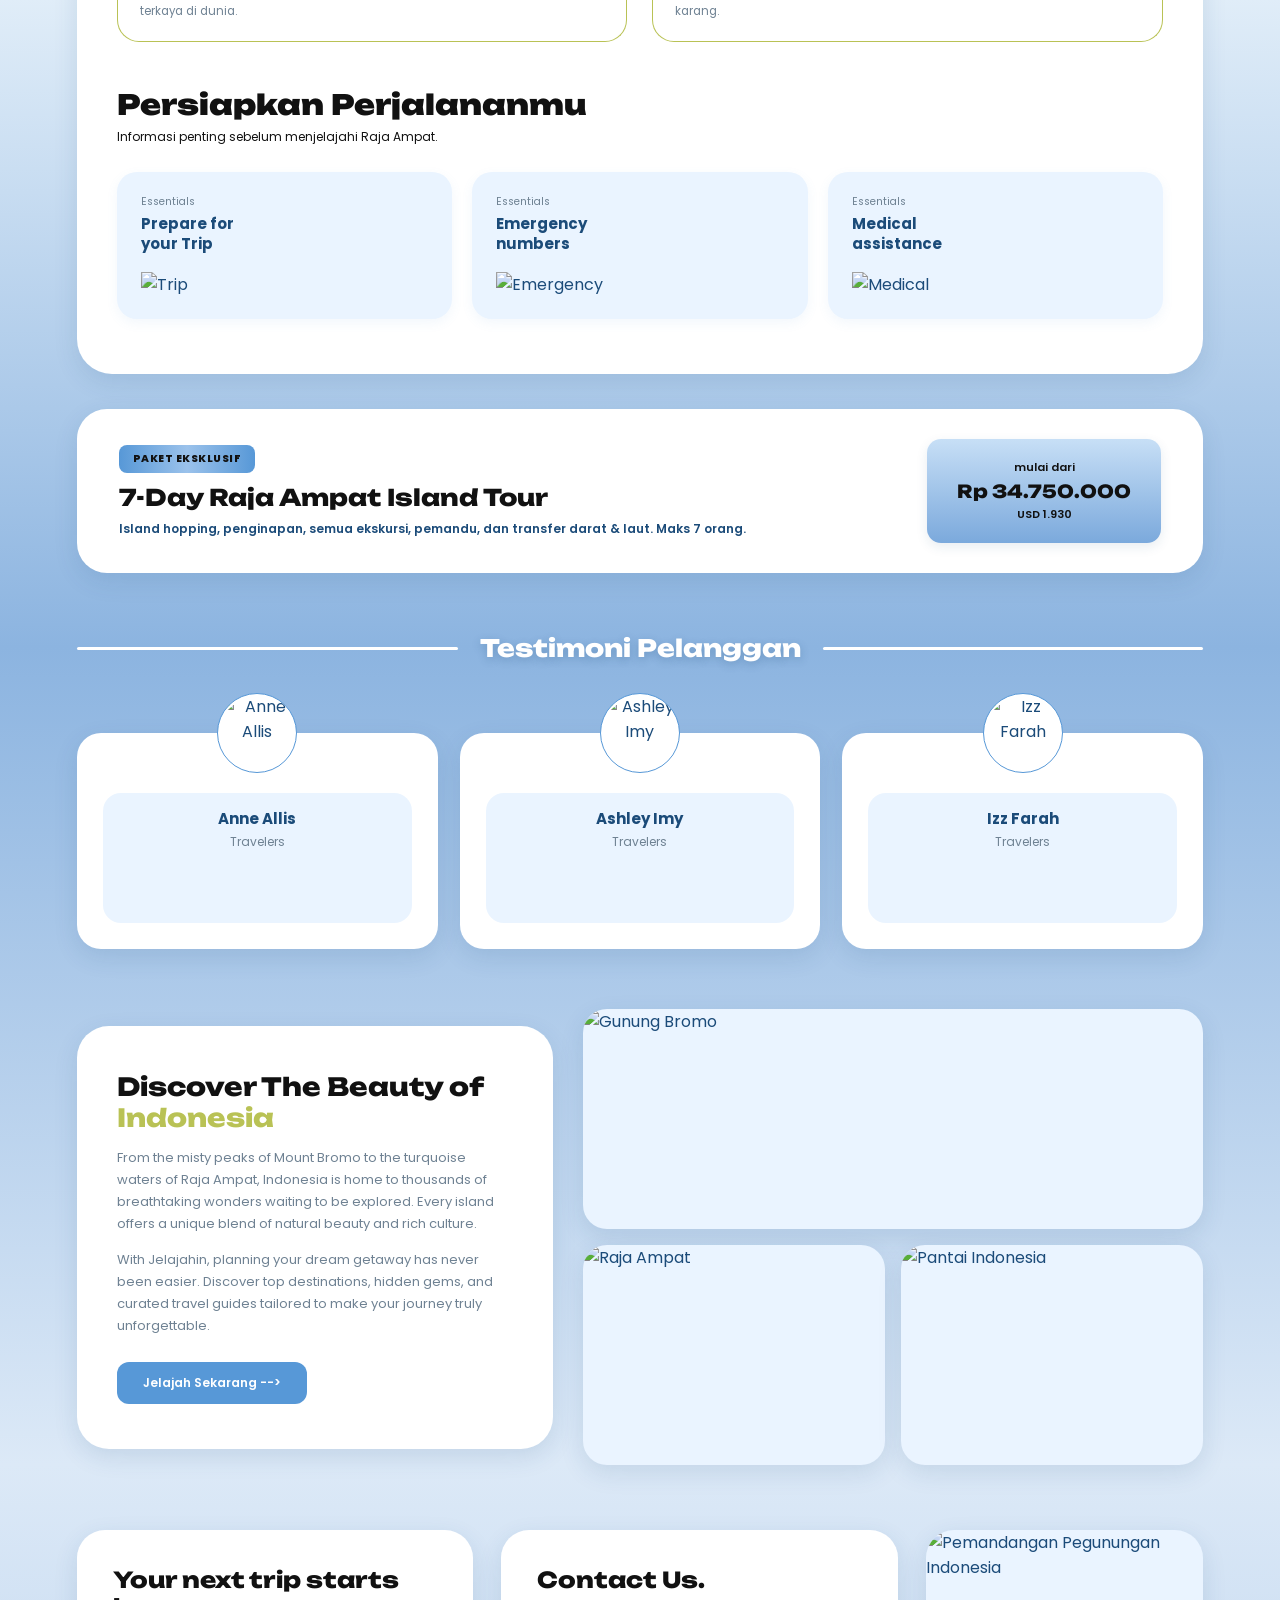
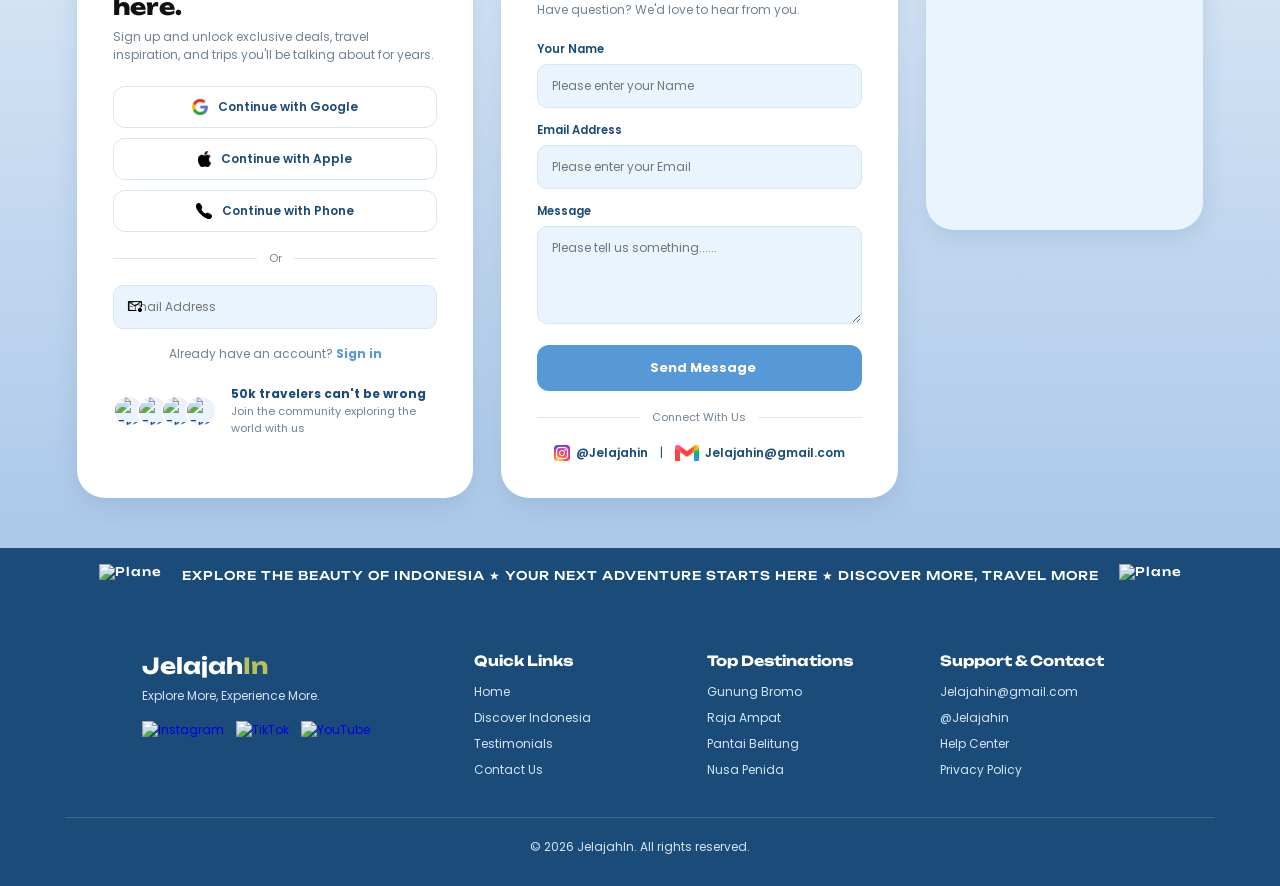
==== commit 9e1fe5ff: "update" ====
--- a/index.html
+++ b/index.html
@@ -106,7 +106,7 @@
                     <div class="filter-item">
                         <label for="dari">Dari</label>
                         <div class="field">
-                            <svg class="icon" viewBox="0 0 24 24" fill="currentColor"><path d="M12 2a7 7 0 0 0-7 7c0 5.2 7 13 7 13s7-7.8 7-13a7 7 0 0 0-7-7zm0 9.5A2.5 2.5 0 1 1 12 6.5a2.5 2.5 0 0 1 0 5z"/></svg>
+                            <img src="assets/asset/boxicons_location-alt-2-filled.png" alt="lokasi" class="sosmed">
                             <select id="dari" name="dari">
                                 <option value="">Pilih Kota / Destinasi</option>
                                 <option value="jakarta">Jakarta</option>
@@ -121,7 +121,7 @@
                     <div class="filter-item">
                         <label for="ke">Ke</label>
                         <div class="field">
-                            <svg class="icon" viewBox="0 0 24 24" fill="currentColor"><path d="M12 2a7 7 0 0 0-7 7c0 5.2 7 13 7 13s7-7.8 7-13a7 7 0 0 0-7-7zm0 9.5A2.5 2.5 0 1 1 12 6.5a2.5 2.5 0 0 1 0 5z"/></svg>
+                            <img src="assets/asset/boxicons_location-alt-2-filled.png" alt="lokasi" class="sosmed">
                             <select id="ke" name="ke">
                                 <option value="">Pilih Kota / Destinasi</option>
                                 <option value="waigeo">Waigeo</option>
@@ -136,7 +136,7 @@
                     <div class="filter-item">
                         <label for="tanggal">Berangkat</label>
                         <div class="field">
-                            <svg class="icon" viewBox="0 0 24 24" fill="currentColor"><path d="M7 2v2H5a2 2 0 0 0-2 2v14a2 2 0 0 0 2 2h14a2 2 0 0 0 2-2V6a2 2 0 0 0-2-2h-2V2h-2v2H9V2H7zM5 10h14v10H5V10zm2 2v2h2v-2H7zm4 0v2h2v-2h-2zm4 0v2h2v-2h-2z"/></svg>
+                            <img src="assets/asset/fluent_calendar-32-filled.png" alt="date" class="sosmed">
                             <input type="date" id="tanggal" name="tanggal">
                             <svg class="chevron" viewBox="0 0 24 24" fill="none" stroke="currentColor" stroke-width="2.5" stroke-linecap="round" stroke-linejoin="round"><path d="M6 9l6 6 6-6"/></svg>
                         </div>
@@ -145,7 +145,7 @@
                     <div class="filter-item">
                         <label for="wisatawan">Penumpang</label>
                         <div class="field">
-                            <svg class="icon" viewBox="0 0 24 24" fill="currentColor"><path d="M9 12a4 4 0 1 0 0-8 4 4 0 0 0 0 8zm0 2c-3.3 0-8 1.7-8 5v2h16v-2c0-3.3-4.7-5-8-5zm8-3a3 3 0 1 0 0-6 3 3 0 0 0 0 6zm1 2.2c2.3.4 5 1.6 5 3.8v2h-4v-2c0-1.6-.4-2.9-1-3.8z"/></svg>
+                            <img src="assets/asset/at-icons_people.png" alt="jumlah" class="sosmed">
                             <select id="wisatawan" name="wisatawan">
                                 <option value="1">1 Dewasa</option>
                                 <option value="2">2 Dewasa</option>
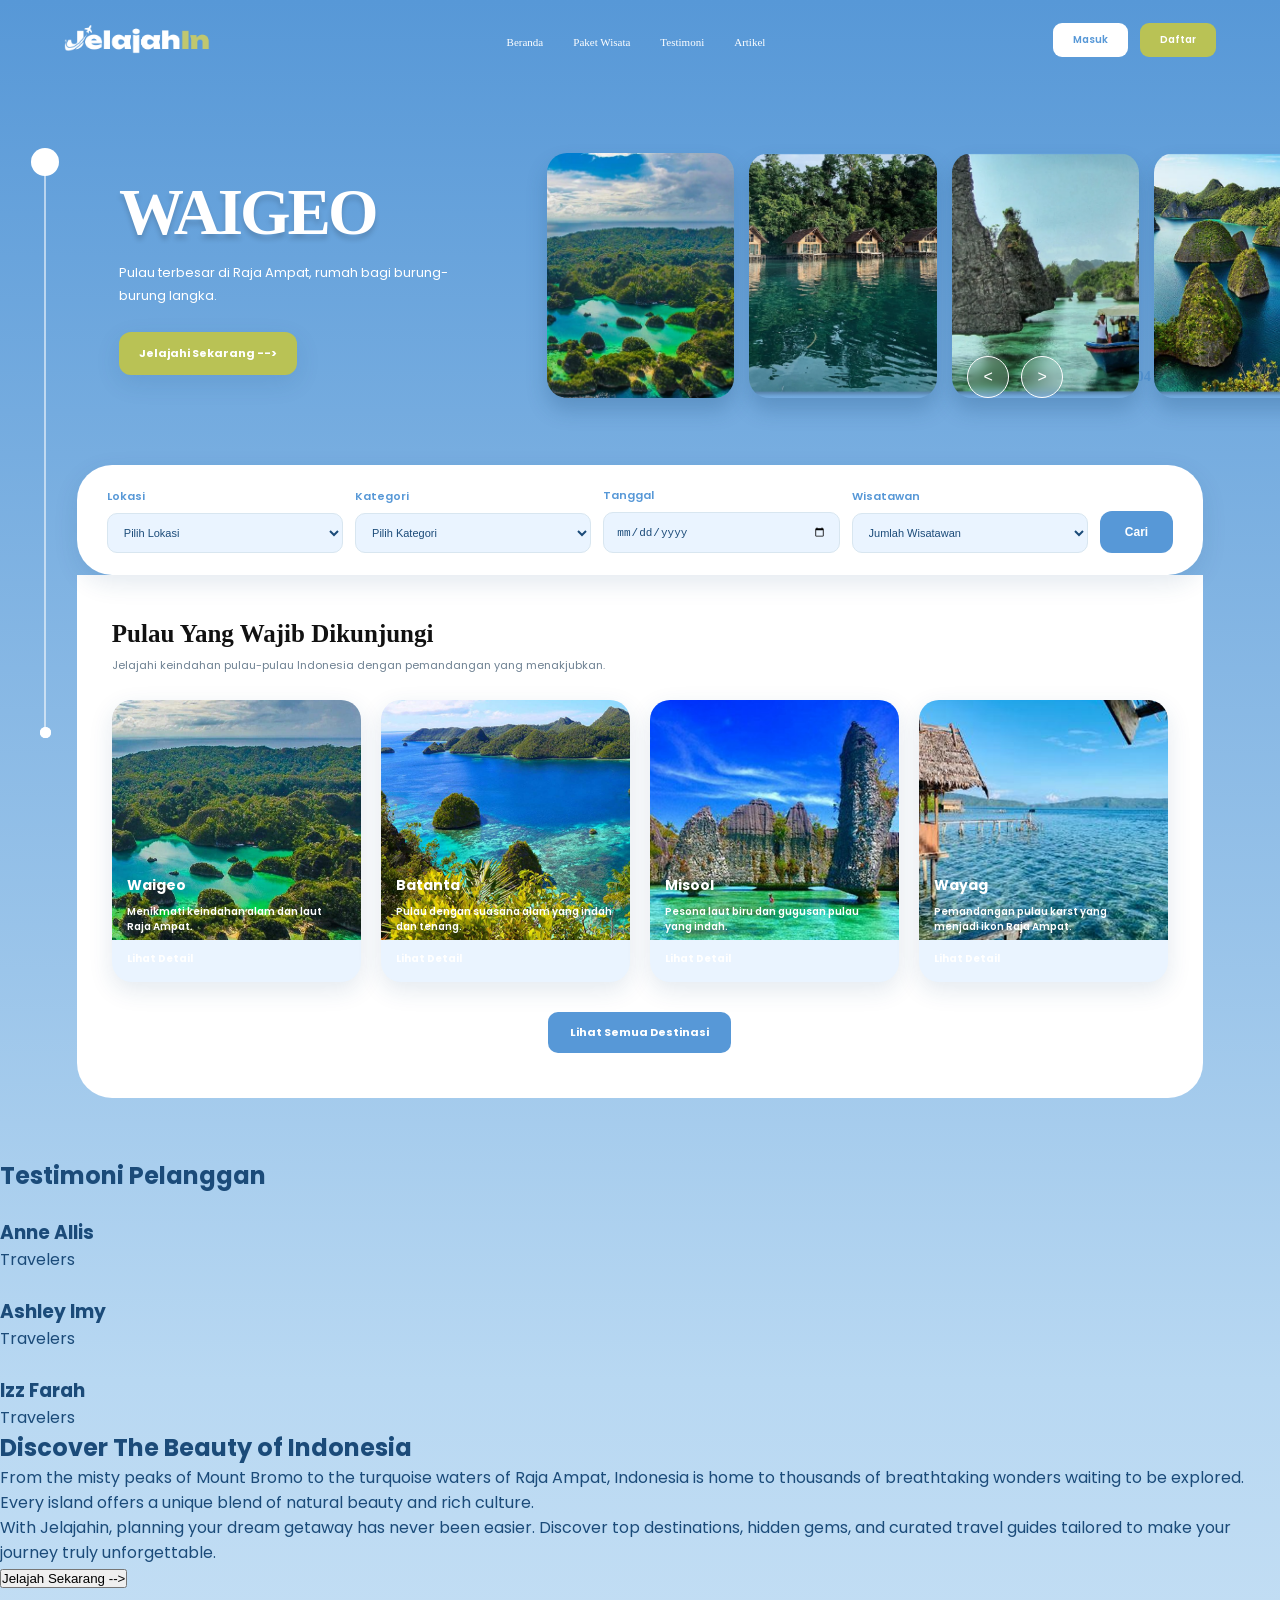
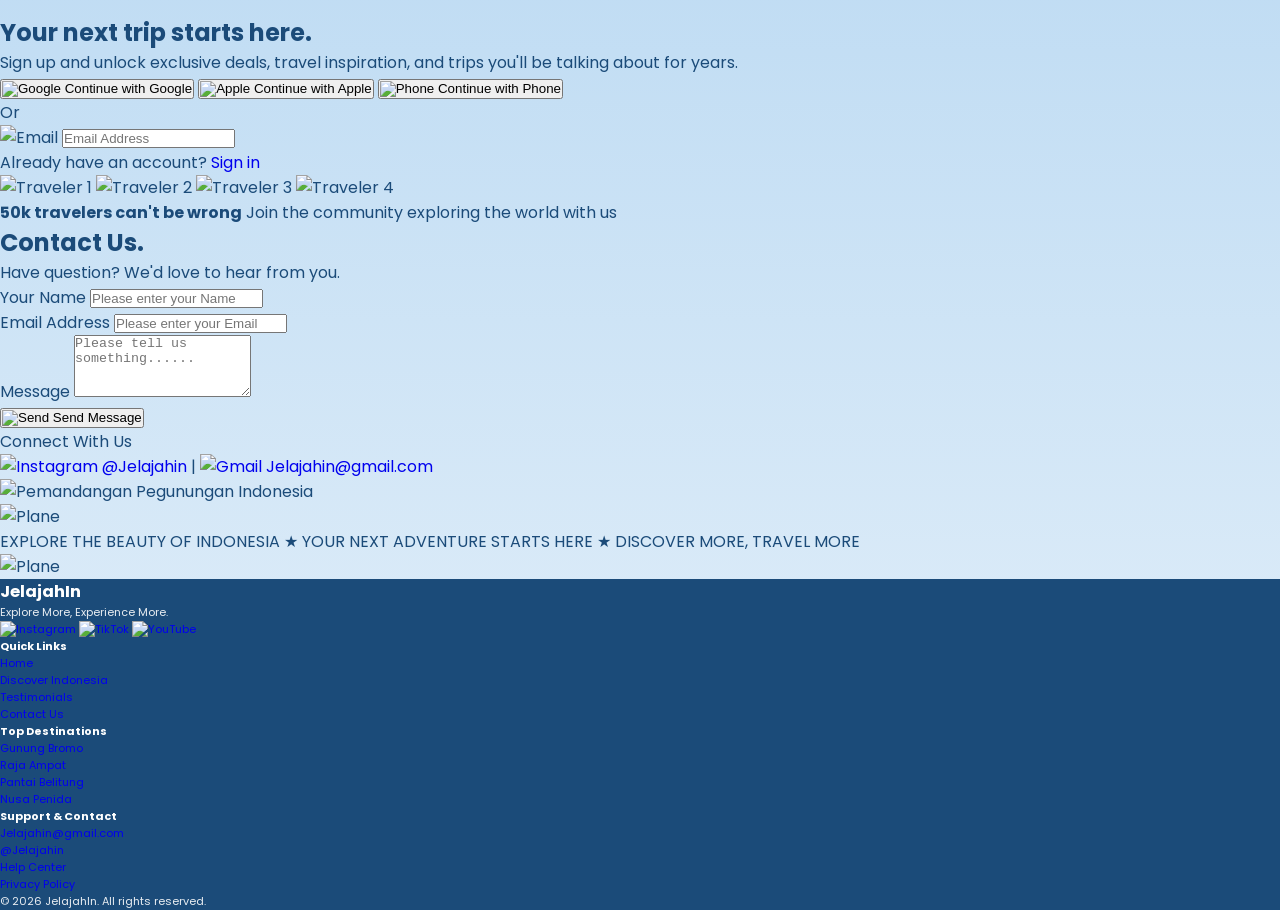
==== commit c78bba99: "change js Co-authored-by: Adzkiya Naira <adzkiyanairaf@gmail.com> Co-authored-by: KhairaAndani <Khai" ====
--- a/index.html
+++ b/index.html
@@ -4,9 +4,8 @@
 <head>
     <meta charset="UTF-8">
     <meta name="viewport" content="width=device-width, initial-scale=1.0">
-    <link rel="shortcut icon" href="assets/faviconj.png" type="image/x-icon">
+    <title>JelajahIn - Wisata Indonesia</title>
     <link rel="stylesheet" href="vanilla.css">
-    <title>JelajahIn - Wisata Indonesia</title>
 </head>
 
 <body class="page-index">
@@ -19,10 +18,10 @@
             </div>
 
             <ul>
-                <li><a href="index.html">Aktivitas</a></li>
+                <li><a href="index.html">Beranda</a></li>
                 <li><a href="destinasi.html">Paket Wisata</a></li>
                 <li><a href="#testimoni">Testimoni</a></li>
-                <li><a href="#kontak">Kontak</a></li>
+                <li><a href="#artikel">Artikel</a></li>
             </ul>
 
             <div class="nav-button">
@@ -32,17 +31,22 @@
         </nav>
     </header>
 
+
     <!-- Hero Section -->
     <main>
 
-        <section class="hero" id="home">
-
-            <!-- Scroll Indicator -->
-            <div class="scroll-progress" id="scrollProgress">
-                <div class="scroll-track" id="scrollTrack">
-                    <span class="scroll-active" id="scrollActive">2</span>
-                </div>
-            </div>
+        <!-- Scroll Indicator -->
+        <div class="scroll-progress" id="scrollProgress">
+            <span class="scroll-dot top"></span>
+
+            <div class="scroll-track">
+                <span class="scroll-active" id="scrollActive"></span>
+            </div>
+
+            <span class="scroll-dot bottom"></span>
+        </div>
+
+        <section class="hero">
 
             <!-- Hero Text -->
             <div class="hero-content">
@@ -61,23 +65,16 @@
             <!-- Hero Slider -->
             <div class="hero-image">
 
-                <div class="slider-row">
-                    <!-- Gambar utama -->
-                    <div class="main-item">
-                        <h3 id="mainName">Waigeo</h3>
-                        <div class="card-dots" id="mainDots"></div>
-                        <img src="assets/waigeo.jpg" alt="Pulau Waigeo" id="mainDestinationImage">
-                    </div>
-
-                    <!-- kartu destinasi -->
-                    <div class="cards-container" id="cardsContainer"></div>
-
-                    <div class="page-indicator">
-                        <span id="currentPage">01</span>
-                        <span class="dash"></span>
-                        <span id="totalPage">04</span>
-                    </div>
-                </div>
+                <!-- Gambar utama -->
+                <div class="hero-image">
+                    <img src="assets/asset/waigeomain.png" alt="Pulau Waigeo">
+                    <img src="assets/asset/batantamain.png" alt="Pulau Batanta">
+                    <img src="assets/asset/misoolmain.png" alt="Pulau Misool">
+                    <img src="assets/asset/salawatimain.png" alt="Pulau Salawati">
+                </div>
+
+                <!-- kartu destinasi -->
+                <div class="cards-container" id="cardsContainer"></div>
 
                 <!-- tombol slider -->
                 <div class="slider-controls">
@@ -85,251 +82,162 @@
                         <button id="prevBtn" aria-label="Sebelumnya">&lt;</button>
                         <button id="nextBtn" aria-label="Selanjutnya">&gt;</button>
                     </div>
-                </div>
-            </div>
-        </section>
-
-        <!-- white card -->
-        <section class="travel-info-section" id="aktivitas">
-
-            <form class="search-filter" id="searchForm">
-
-                <div class="filter-tabs">
-                    <button type="button" class="tab active">Tur <span class="badge">-30%</span></button>
-                    <button type="button" class="tab">Hotel <span class="badge">-45%</span></button>
-                    <button type="button" class="tab">Tiket Pesawat <span class="badge">-50%</span></button>
-                    <button type="button" class="tab">Aktivitas <span class="badge">-20%</span></button>
-                    <button type="button" class="tab">Antar jemput <span class="badge">-35%</span></button>
-                </div>
-
-                <div class="filter-row">
-                    <div class="filter-item">
-                        <label for="dari">Dari</label>
-                        <div class="field">
-                            <img src="assets/asset/boxicons_location-alt-2-filled.png" alt="lokasi" class="sosmed">
-                            <select id="dari" name="dari">
-                                <option value="">Pilih Kota / Destinasi</option>
-                                <option value="jakarta">Jakarta</option>
-                                <option value="surabaya">Surabaya</option>
-                                <option value="makassar">Makassar</option>
-                                <option value="sorong">Sorong</option>
-                            </select>
-                            <svg class="chevron" viewBox="0 0 24 24" fill="none" stroke="currentColor" stroke-width="2.5" stroke-linecap="round" stroke-linejoin="round"><path d="M6 9l6 6 6-6"/></svg>
-                        </div>
-                    </div>
-
-                    <div class="filter-item">
-                        <label for="ke">Ke</label>
-                        <div class="field">
-                            <img src="assets/asset/boxicons_location-alt-2-filled.png" alt="lokasi" class="sosmed">
-                            <select id="ke" name="ke">
-                                <option value="">Pilih Kota / Destinasi</option>
-                                <option value="waigeo">Waigeo</option>
-                                <option value="batanta">Batanta</option>
-                                <option value="salawati">Salawati</option>
-                                <option value="misool">Misool</option>
-                            </select>
-                            <svg class="chevron" viewBox="0 0 24 24" fill="none" stroke="currentColor" stroke-width="2.5" stroke-linecap="round" stroke-linejoin="round"><path d="M6 9l6 6 6-6"/></svg>
-                        </div>
-                    </div>
-
-                    <div class="filter-item">
-                        <label for="tanggal">Berangkat</label>
-                        <div class="field">
-                            <img src="assets/asset/fluent_calendar-32-filled.png" alt="date" class="sosmed">
-                            <input type="date" id="tanggal" name="tanggal">
-                            <svg class="chevron" viewBox="0 0 24 24" fill="none" stroke="currentColor" stroke-width="2.5" stroke-linecap="round" stroke-linejoin="round"><path d="M6 9l6 6 6-6"/></svg>
-                        </div>
-                    </div>
-
-                    <div class="filter-item">
-                        <label for="wisatawan">Penumpang</label>
-                        <div class="field">
-                            <img src="assets/asset/at-icons_people.png" alt="jumlah" class="sosmed">
-                            <select id="wisatawan" name="wisatawan">
-                                <option value="1">1 Dewasa</option>
-                                <option value="2">2 Dewasa</option>
-                                <option value="3">3 Dewasa</option>
-                                <option value="4">4 Dewasa</option>
-                                <option value="5">5 Dewasa</option>
-                                <option value="6">6 Dewasa</option>
-                            </select>
-                            <svg class="chevron" viewBox="0 0 24 24" fill="none" stroke="currentColor" stroke-width="2.5" stroke-linecap="round" stroke-linejoin="round"><path d="M6 9l6 6 6-6"/></svg>
-                        </div>
-                    </div>
-
-                    <button type="submit" class="btn-cari">Cari <svg class="search-icon" viewBox="0 0 24 24" fill="none" stroke="currentColor" stroke-width="2.2" stroke-linecap="round"><circle cx="11" cy="11" r="7"/><path d="M20 20l-3.5-3.5"/></svg></button>
-                </div>
-            </form>
-
-            <div class="main-white-card">
-
-                <div class="island-block">
-                    <h2>Pulau Yang Wajib Dikunjungi</h2>
-                    <p class="section-subtitle">Empat pulau besar dan lebih dari 1.500 pulau kecil menunggu kamu.</p>
-
-                    <div class="island-grid">
-                        <!-- Kartu Waigeo -->
-                        <div class="island-card" style="background-image: url('assets/asset/waigeomain.jpg');">
-                            <div class="island-overlay">
-                                <h3>Waigeo</h3>
-                                <p>Pulau terbesar, rumah bagi burung langka dan kota Waisai.</p>
-                            </div>
-                        </div>
-
-                        <!-- Kartu Batanta -->
-                        <div class="island-card" style="background-image: url('assets/asset/batantamain.jpg');">
-                            <div class="island-overlay">
-                                <h3>Batanta</h3>
-                                <p>Puncak tertinggi kepulauan: Gunung Batanta, 1.184 m.</p>
-                            </div>
-                        </div>
-
-                        <!-- Kartu Salawati -->
-                        <div class="island-card" style="background-image: url('assets/asset/salawatimain.jpg');">
-                            <div class="island-overlay">
-                                <h3>Salawati</h3>
-                                <p>Flora dan fauna khatulistiwa yang masih asri.</p>
-                            </div>
-                        </div>
-
-                        <!-- Kartu Misool -->
-                        <div class="island-card" style="background-image: url('assets/asset/misoolmain.jpg');">
-                            <div class="island-overlay">
-                                <h3>Misool</h3>
-                                <p>Paling terpencil dan paling memukau. Favorit untuk tur.</p>
-                            </div>
-                        </div>
-                    </div>
-                </div>
-
-                <div class="activity-block">
-                    <h2>Yang Bisa Kamu Lakukan</h2>
-                    <p class="section-subtitle">Dari snorkeling sampai menyusuri gua menuju danau tersembunyi.</p>
-
-                    <div class="activity-grid">
-                        <div class="activity-card">
-                            <img src="assets/asset/snorkeling.jpg" alt="Snorkeling">
-                            <div class="activity-content">
-                                <h3>Snorkeling</h3>
-                                <p>Berenang bersama ikan karang, pari manta, dan penyu di salah satu laut terkaya di
-                                    dunia.</p>
-                            </div>
-                        </div>
-
-                        <div class="activity-card">
-                            <img src="assets/asset/ubur-ubur.jpg" alt="Danau Ubur-ubur">
-                            <div class="activity-content">
-                                <h3>Danau Ubur-ubur</h3>
-                                <p>Berenang bersama ubur-ubur tak menyengat di danau payau di dalam pulau karang.</p>
-                            </div>
-                        </div>
-                    </div>
-                </div>
-
-                <div class="prep-block">
-                    <h2>Persiapkan Perjalananmu</h2>
-                    <p class="section-subtitle">Informasi penting sebelum menjelajahi Raja Ampat.</p>
-
-                    <div class="prep-grid">
-                        <div class="prep-card">
-                            <span class="prep-tag">Essentials</span>
-                            <h4>Prepare for<br>your Trip</h4>
-                            <div class="prep-icon">
-                                <img src="assets/asset/icon-trip.svg" alt="Trip">
-                            </div>
-                        </div>
-
-                        <div class="prep-card">
-                            <span class="prep-tag">Essentials</span>
-                            <h4>Emergency<br>numbers</h4>
-                            <div class="prep-icon">
-                                <img src="assets/asset/icon-emergency.svg" alt="Emergency">
-                            </div>
-                        </div>
-
-                        <div class="prep-card">
-                            <span class="prep-tag">Essentials</span>
-                            <h4>Medical<br>assistance</h4>
-                            <div class="prep-icon">
-                                <img src="assets/asset/icon-medical.svg" alt="Medical">
-                            </div>
-                        </div>
-                    </div>
-                </div>
-
-            </div>
-
-            <div class="promo-banner-card">
-                <div class="promo-left">
-                    <span class="badge-eksklusif">PAKET EKSKLUSIF</span>
-                    <h2>7-Day Raja Ampat Island Tour</h2>
-                    <p>Island hopping, penginapan, semua ekskursi, pemandu, dan transfer darat &amp; laut. Maks 7 orang.
-                    </p>
-                </div>
-
-                <div class="promo-price-box">
-                    <span class="price-label">mulai dari</span>
-                    <h3 class="price-idr">Rp 34.750.000</h3>
-                    <span class="price-usd">USD 1.930</span>
-                </div>
-            </div>
-
-        </section>
-
-        <section class="tes-sec" id="testimoni">
-            <div class="tes-heading">
-                <div class="line"></div>
-                <h2 class="tes-teks">Testimoni Pelanggan</h2>
-                <div class="line"></div>
-            </div>
+                    <div class="page-indicator">
+                        <span id="currentPage">01</span>
+                        <span class="dash">———</span>
+                        <span id="totalPage">04</span>
+                    </div>
+                </div>
+            </div>
+            </div>
+        </section>
+
+        <!-- Filter Destinasi -->
+        <section class="search-section" id="search-section">
+
+            <div class="search-filter">
+
+                <div class="filter-item">
+                    <label for="lokasi">Lokasi</label>
+                    <select id="lokasi" name="lokasi">
+                        <option value="">Pilih Lokasi</option>
+                        <option value="raja-ampat">Raja Ampat</option>
+                        <option value="bali">Bali</option>
+                        <option value="lombok">Lombok</option>
+                    </select>
+                </div>
+
+                <div class="filter-item">
+                    <label for="kategori">Kategori</label>
+                    <select id="kategori" name="kategori">
+                        <option value="">Pilih Kategori</option>
+                        <option value="pantai">Pantai</option>
+                        <option value="gunung">Gunung</option>
+                        <option value="alam">Wisata Alam</option>
+                    </select>
+                </div>
+
+                <div class="filter-item">
+                    <label for="tanggal">Tanggal</label>
+                    <input type="date" id="tanggal" name="tanggal">
+                </div>
+
+                <div class="filter-item">
+                    <label for="wisatawan">Wisatawan</label>
+                    <select id="wisatawan" name="wisatawan">
+                        <option value="">Jumlah Wisatawan</option>
+                        <option value="1">1 Orang</option>
+                        <option value="2">2 Orang</option>
+                        <option value="3">3 Orang</option>
+                        <option value="4">4 Orang</option>
+                    </select>
+                </div>
+                <button type="button">Cari</button>
+            </div>
+        </section>
+
+        <!-- Rekomendasi Destinasi -->
+        <section class="destination-section">
+
+            <div class="section-heading">
+                <h2>Pulau Yang Wajib Dikunjungi</h2>
+                <p>
+                    Jelajahi keindahan pulau-pulau Indonesia
+                    dengan pemandangan yang menakjubkan.
+                </p>
+            </div>
+
+            <div class="destination-list">
+
+                <article class="destination-card">
+                    <img src="assets/asset/waigeo.png" alt="Pulau Waigeo">
+                    <h3>Waigeo</h3>
+                    <p>Menikmati keindahan alam dan laut Raja Ampat.</p>
+                    <a href="destinasi.html">Lihat Detail</a>
+                </article>
+
+                <article class="destination-card">
+                    <img src="assets/asset/batanta.png" alt="Pulau Batanta">
+                    <h3>Batanta</h3>
+                    <p>Pulau dengan suasana alam yang indah dan tenang.</p>
+                    <a href="destinasi.html">Lihat Detail</a>
+                </article>
+
+                <article class="destination-card">
+                    <img src="assets/asset/misool.png" alt="Pulau Misool">
+                    <h3>Misool</h3>
+                    <p>Pesona laut biru dan gugusan pulau yang indah.</p>
+                    <a href="destinasi.html">Lihat Detail</a>
+                </article>
+
+                <article class="destination-card">
+                    <img src="assets/asset/salawati.png" alt="Pulau Wayag">
+                    <h3>Wayag</h3>
+                    <p>Pemandangan pulau karst yang menjadi ikon Raja Ampat.</p>
+                    <a href="destinasi.html">Lihat Detail</a>
+                </article>
+
+            </div>
+
+            <a href="destinasi.html">Lihat Semua Destinasi</a>
+
+        </section>
+
+        <section class="tes-sec">
+            <div class="line"></div>
+            <h2 class="tes-teks">Testimoni Pelanggan</h2>
+            <div class="line"></div>
 
             <div class="testimoni-kotak">
                 <div class="kotak-pembungkus">
-                    <img src="" alt="Anne Allis">
+                    <img src="" alt="">
                     <div class="kotak">
                         <h3>Anne Allis</h3>
-                        <p class="subjudul">Travelers</p>
+                        <p>Travelers</p>
                         <p></p>
                     </div>
                 </div>
                 <div class="kotak-pembungkus">
-                    <img src="" alt="Ashley Imy">
+                    <img src="" alt="">
                     <div class="kotak">
                         <h3>Ashley Imy</h3>
-                        <p class="subjudul">Travelers</p>
+                        <p>Travelers</p>
                         <p></p>
                     </div>
                 </div>
                 <div class="kotak-pembungkus">
-                    <img src="" alt="Izz Farah">
+                    <img src="" alt="">
                     <div class="kotak">
                         <h3>Izz Farah</h3>
-                        <p class="subjudul">Travelers</p>
+                        <p>Travelers</p>
                         <p></p>
                     </div>
                 </div>
             </div>
         </section>
 
-        <section class="disc-sect" id="discover">
+        <section class="disc-sect">
             <div class="card-disc">
                 <h2>Discover The Beauty of <span>Indonesia</span></h2>
                 <p>From the misty peaks of Mount Bromo to the turquoise waters of Raja Ampat, Indonesia is home to
-                    thousands of breathtaking wonders waiting to be explored. Every island offers a unique blend of
-                    natural beauty and rich culture.</p>
+                    thousands of
+                    breathtaking wonders waiting to be explored. Every island offers a unique blend of natural beauty
+                    and rich
+                    culture.</p>
                 <p>With Jelajahin, planning your dream getaway has never been easier. Discover top destinations, hidden
-                    gems, and curated travel guides tailored to make your journey truly unforgettable.</p>
-                <a href="#" class="btn-disc">Jelajah Sekarang --&gt;</a>
+                    gems,
+                    and curated travel guides tailored to make your journey truly unforgettable.</p>
+                <button>Jelajah Sekarang --&gt;</button>
             </div>
             <div class="gambar-dis">
-                <img src="" alt="Gunung Bromo">
-                <img src="" alt="Raja Ampat">
-                <img src="" alt="Pantai Indonesia">
-            </div>
-        </section>
-
-        <section class="auth-contact-sec" id="kontak">
+                <img src="" alt="">
+
+                <img src="" alt="">
+                <img src="" alt="">
+            </div>
+        </section>
+
+        <section class="auth-contact-sec">
             <div class="main-columns">
                 <!-- Sign Up -->
                 <div class="card-signup">
@@ -339,13 +247,13 @@
 
                     <div class="social-buttons">
                         <button type="button" class="btn-social">
-                            <img src="assets/asset/google.png" alt="Google" class="sosmed"> Continue with Google
+                            <img src="icon-google.svg" alt="Google"> Continue with Google
                         </button>
                         <button type="button" class="btn-social">
-                            <img src="assets/asset/apple.png" alt="Apple" class="sosmed"> Continue with Apple
+                            <img src="icon-apple.svg" alt="Apple"> Continue with Apple
                         </button>
                         <button type="button" class="btn-social">
-                            <img src="assets/asset/phone.png" alt="Phone" class="sosmed"> Continue with Phone
+                            <img src="icon-phone.svg" alt="Phone"> Continue with Phone
                         </button>
                     </div>
 
@@ -355,7 +263,7 @@
 
                     <form class="signup-email-form">
                         <div class="input-with-icon">
-                            <img src="assets/asset/email-auth.png" alt="Email" class="sosmed">
+                            <img src="icon-email.svg" alt="Email">
                             <input type="email" placeholder="Email Address" required>
                         </div>
                     </form>
@@ -399,7 +307,7 @@
                         </div>
 
                         <button type="submit" class="btn-send">
-                            <img src="icon-send.svg" alt="" class="sosmed"> Send Message
+                            <img src="icon-send.svg" alt="Send"> Send Message
                         </button>
                     </form>
 
@@ -408,10 +316,10 @@
                     </div>
 
                     <div class="contact-links">
-                        <a href="#"><img src="assets/asset/insta.png" alt="Instagram" class="sosmed"> @Jelajahin</a>
+                        <a href="#"><img src="icon-ig.svg" alt="Instagram"> @Jelajahin</a>
                         <span class="separator">|</span>
-                        <a href="mailto:Jelajahin@gmail.com"><img src="assets/asset/gmail.png" alt="Gmail"
-                                class="sosmed"> Jelajahin@gmail.com</a>
+                        <a href="mailto:Jelajahin@gmail.com"><img src="icon-gmail.svg" alt="Gmail">
+                            Jelajahin@gmail.com</a>
                     </div>
                 </div>
 
@@ -419,6 +327,7 @@
                 <div class="side-image">
                     <img src="pemandangan-bromo.jpg" alt="Pemandangan Pegunungan Indonesia">
                 </div>
+
             </div>
 
             <!-- banner -->
@@ -451,8 +360,8 @@
                 <ul>
                     <li><a href="#home">Home</a></li>
                     <li><a href="#discover">Discover Indonesia</a></li>
-                    <li><a href="#testimoni">Testimonials</a></li>
-                    <li><a href="#kontak">Contact Us</a></li>
+                    <li><a href="#testimonials">Testimonials</a></li>
+                    <li><a href="#contact">Contact Us</a></li>
                 </ul>
             </div>
 
@@ -469,7 +378,7 @@
 
             <!-- kontak & bantuan -->
             <div class="footer-links">
-                <h4>Support &amp; Contact</h4>
+                <h4>Support & Contact</h4>
                 <ul>
                     <li><a href="mailto:Jelajahin@gmail.com">Jelajahin@gmail.com</a></li>
                     <li><a href="#">@Jelajahin</a></li>
@@ -485,7 +394,6 @@
             <p>&copy; 2026 JelajahIn. All rights reserved.</p>
         </div>
     </footer>
-
     <script src="js/script.js"></script>
 </body>
 
--- a/vanilla.css
+++ b/vanilla.css
@@ -1,37 +1,9 @@
 @import url('https://fonts.googleapis.com/css2?family=Inter:ital,opsz,wght@0,14..32,100..900;1,14..32,100..900&family=Poppins:ital,wght@0,100;0,200;0,300;0,400;0,500;0,600;0,700;0,800;0,900;1,100;1,200;1,300;1,400;1,500;1,600;1,700;1,800;1,900&family=Roboto+Mono:ital,wght@0,100..700;1,100..700&display=swap');
 
 @font-face {
-    font-family: 'Unbounded Black';
-    src: url('assets/font/Unbounded-Black.ttf') format('truetype');
-    font-weight: 900;
-    font-style: normal;
-}
-
-@font-face {
-    font-family: 'Unbounded Bold';
-    src: url('assets/font/Unbounded-Bold.ttf') format('truetype');
-    font-weight: 700;
-    font-style: normal;
-}
-
-@font-face {
-    font-family: 'Unbounded Extra Bold';
-    src: url('assets/font/Unbounded-ExtraBold.ttf') format('truetype');
-    font-weight: 800;
-    font-style: normal;
-}
-
-@font-face {
-    font-family: 'Unbounded Medium';
-    src: url('assets/font/Unbounded-Medium.ttf') format('truetype');
-    font-weight: 500;
-    font-style: normal;
-}
-
-@font-face {
-    font-family: 'Unbounded SemiBold';
-    src: url('assets/font/Unbounded-SemiBold.ttf') format('truetype');
-    font-weight: 600;
+    font-family: 'Unbounded';
+    src: url('assets/Unbounded.ttf') format('truetype');
+    font-weight: 400;
     font-style: normal;
 }
 
@@ -52,1250 +24,266 @@
     --radius-medium: 14px;
     --radius-large: 20px;
     --transition: 0.3s ease;
-    --font-black: 'Unbounded Black', sans-serif;
-    --font-x-bold: 'Unbounded Extra Bold', sans-serif;
-    --font-bold: 'Unbounded Bold', sans-serif;
-    --font-med: 'Unbounded Medium', sans-serif;
-    --font-sem-bold: 'Unbounded SemiBold', sans-serif;
-    --sub-font: 'Poppins', sans-serif;
-}
-
+    --font: "Unbounded";
+    --sub-font: "Poppins";
+}
+/* destinasi html */
 * {
     margin: 0;
     padding: 0;
     box-sizing: border-box;
 }
-
 html {
     scroll-behavior: smooth;
 }
-
 body {
-    font-family: var(--sub-font);
-    color: var(--navy);
-    background: linear-gradient(180deg,
-            #5798D7 0%,
-            #DCE9F7 18%,
-            #E6F1FA 38%,
-            #8CB4E0 55%,
-            #DCE9F7 75%,
-            #93B8E2 100%);
-}
-
-a {
-    text-decoration: none;
-}
-
-/* navb */
+    background-color: var(--frost);
+    color: var(--navy);
+}
+/* navbar */
 header {
     width: 100%;
-    position: relative;
-    z-index: 10;
-    background: transparent;
-}
-
+    background-color: var(--iced-denim);
+}
 nav {
     width: 90%;
-    max-width: 1250px;
-    min-height: 80px;
-    margin: 1rem auto 0;
+    max-width: 1200px;
+    margin: auto;
+    padding: 20px 0;
     display: flex;
     align-items: center;
     justify-content: space-between;
-    gap: 25px;
-}
-
-.logo img {
-    width: 155px;
-    height: auto;
-    display: block;
-    object-fit: contain;
-}
-
+    font-family: var(--sub-font);
+}
+.logo {
+    max-width: auto;
+    max-height: 2rem;
+}
 nav ul {
     display: flex;
     align-items: center;
     gap: 30px;
     list-style: none;
 }
-
 nav ul li a {
     color: var(--white);
-    font-family: var(--font-med);
+    text-decoration: none;
     font-size: 13px;
-    transition: var(--transition);
-}
-
+    font-weight: 500;
+    transition: var(--transition);
+    font-family: var(--font);
+}
 nav ul li a:hover {
     color: var(--pistachio);
 }
-
 .nav-button {
     display: flex;
-    align-items: center;
-    gap: 12px;
-}
-
-.nav-button a {
-    padding: 9px 20px;
-    border-radius: 9px;
-    font-size: 11px;
-    font-weight: 600;
-    transition: var(--transition);
-}
-
-.nav-button a:first-child {
-    color: var(--iced-denim);
-    background: var(--white);
-}
-
-.nav-button a:last-child {
-    color: var(--white);
-    background: var(--pistachio);
-}
-
-.nav-button a:hover {
-    transform: translateY(-3px);
-    box-shadow: var(--shadow);
-}
-
-/* hero sect */
-.hero {
-    width: 90%;
-    max-width: 1250px;
-    min-height: 460px;
-    margin: auto;
-    padding: 45px 20px 70px;
-    display: flex;
-    align-items: center;
-    justify-content: space-between;
-    gap: 35px;
-    position: relative;
-}
-
-/* hero text */
-.hero-content {
-    flex: 1;
-    min-width: 0;
-    max-width: 440px;
-    padding-left: 40px;
-    color: var(--white);
-}
-
-.hero-content h1 {
-    font-family: var(--font-black);
-    font-size: clamp(2rem, 3.4vw, 3.2rem);
-    letter-spacing: 1px;
-    overflow-wrap: anywhere;
-    margin-bottom: 14px;
-    text-transform: uppercase;
-    text-shadow: 0 4px 15px rgba(27, 75, 121, 0.25);
-}
-
-.hero-content p {
-    font-size: 0.95rem;
-    font-weight: 400;
-    line-height: 1.6;
-    margin-bottom: 28px;
-    color: var(--iced);
-}
-
-.btn-jelajah {
-    display: inline-block;
-    padding: 13px 28px;
-    border-radius: 11px;
-    font-size: 13px;
-    font-weight: 600;
-    color: var(--white);
-    background: var(--pistachio);
-    box-shadow: var(--shadow);
-    transition: var(--transition);
-}
-
-.btn-jelajah:hover {
-    transform: translateY(-3px);
-    background: var(--navy);
-    box-shadow: var(--shadow-hover);
-}
-
-/* hero img */
-.hero-image {
-    flex: 1.4;
-    min-width: 0;
-    display: flex;
-    flex-direction: column;
-    gap: 26px;
-}
-
-.slider-row {
-    position: relative;
-    display: flex;
-    align-items: flex-start;
-    gap: 20px;
-}
-
-.main-item {
-    flex-shrink: 0;
-}
-
-.main-item h3,
-.card-item h3 {
-    font-size: 1rem;
-    font-weight: 600;
-    margin-bottom: 6px;
-    text-align: center;
-    color: var(--white);
-}
-
-.main-item > img {
-    width: 245px;
-    height: 315px;
-    display: block;
-    object-fit: cover;
-    border-radius: 22px;
-    box-shadow: var(--shadow-hover);
-}
-
-.cards-container {
-    flex: 1;
-    min-width: 0;
-    display: flex;
-    gap: 18px;
-    align-items: flex-start;
-    overflow: hidden;
-}
-
-.card-item {
-    flex-shrink: 0;
-    cursor: pointer;
-    transition: var(--transition);
-}
-
-.card-dots {
-    display: flex;
-    justify-content: center;
-    gap: 5px;
-    margin-bottom: 10px;
-}
-
-.card-dots span {
-    width: 6px;
-    height: 6px;
-    border-radius: 50%;
-    background-color: rgba(255, 255, 255, 0.45);
-}
-
-.card-dots span.filled {
-    background-color: var(--white);
-}
-
-.card-item img {
-    width: 170px;
-    height: 230px;
-    display: block;
-    object-fit: cover;
-    border-radius: var(--radius-large);
-    box-shadow: var(--shadow);
-    opacity: 0.8;
-    transition: var(--transition);
-}
-
-.card-item:hover img {
-    transform: translateY(-5px);
-    box-shadow: var(--shadow-hover);
-}
-
-.slider-controls {
-    display: flex;
-    align-items: center;
-    justify-content: space-between;
-    padding-right: 20px;
-}
-
-.nav-buttons {
-    width: 245px;
-    display: flex;
-    justify-content: center;
-    gap: 12px;
-}
-
-.nav-buttons button {
-    width: 42px;
-    height: 42px;
-    border-radius: 50%;
-    border: 1.5px solid var(--white);
-    background-color: rgba(255, 255, 255, 0.15);
-    color: var(--white);
-    font-size: 1rem;
-    cursor: pointer;
-    backdrop-filter: blur(4px);
-    transition: var(--transition);
-}
-
-.nav-buttons button:hover {
-    background-color: var(--white);
-    color: var(--navy);
-    box-shadow: var(--shadow);
-}
-
-.page-indicator {
-    position: absolute;
-    right: 20px;
-    bottom: 0;
-    display: flex;
-    align-items: center;
-    gap: 12px;
-    font-family: var(--font-bold);
-    font-size: 0.9rem;
-    color: var(--iced-denim);
-}
-
-.page-indicator .dash {
-    width: 65px;
-    height: 2px;
-    background-color: var(--iced-denim);
-    display: inline-block;
-}
-
-/* scroll progres */
-.scroll-progress {
-    position: fixed;
-    left: 20px;
-    top: 50%;
-    transform: translateY(-50%);
-    height: 360px;
-    width: 30px;
-    display: flex;
-    justify-content: center;
-    z-index: 100;
-    pointer-events: none;
-}
-
-.scroll-track {
-    width: 3px;
-    height: 100%;
-    background: rgba(255, 255, 255, 0.55);
-    position: relative;
-}
-
-.scroll-dot {
-    position: absolute;
-    left: 50%;
-    width: 16px;
-    height: 16px;
-    transform: translate(-50%, -50%);
-    border-radius: 50%;
-    background: var(--white);
-}
-
-.scroll-active {
-    position: absolute;
-    left: 50%;
-    top: 0;
-    width: 34px;
-    height: 34px;
-    transform: translate(-50%, -50%);
-    background: var(--white);
-    border-radius: 50%;
-    box-shadow: var(--shadow);
-    z-index: 2;
-    transition: top var(--transition);
-    display: flex;
-    align-items: center;
-    justify-content: center;
-    color: var(--iced-denim);
-    font-family: var(--font-bold);
-    font-size: 14px;
-}
-
-/* search sect */
-.travel-info-section {
-    width: 88%;
-    max-width: 1150px;
-    margin: 0 auto 60px;
-}
-
-.search-filter {
-    padding: 28px 40px 30px;
-    position: relative;
-    z-index: 3;
-    background: var(--white);
-    border-radius: 60px;
-    box-shadow: var(--shadow);
-}
-
-.filter-tabs {
-    display: flex;
-    flex-wrap: wrap;
-    gap: 12px;
-    margin-bottom: 20px;
-}
-
-.tab {
-    display: inline-flex;
     align-items: center;
     gap: 10px;
-    padding: 7px 12px;
-    border: 1.5px solid var(--pistachio);
-    border-radius: 20px;
-    background: var(--white);
-    color: #111111;
-    font-family: var(--font-med);
-    font-size: 10px;
-    cursor: pointer;
-    transition: var(--transition);
-}
-
-.tab.active {
-    background: var(--pistachio);
-    color: var(--white);
-}
-
-.tab:hover {
-    transform: translateY(-2px);
-}
-
-.badge {
-    padding: 4px 10px;
-    border-radius: 14px;
-    background: var(--red);
-    color: var(--white);
-    font-family: var(--sub-font);
-    font-size: 10px;
-    font-weight: 600;
-}
-
-.filter-row {
-    display: grid;
-    grid-template-columns: repeat(4, 1fr) auto;
-    align-items: stretch;
-    gap: 12px;
-}
-
-.filter-item {
-    min-width: 0;
-    display: flex;
-    flex-direction: column;
-    gap: 8px;
-    padding: 12px 14px 14px;
-    border-radius: 18px;
-    background: #D4E3F4;
-}
-
-.filter-item label {
-    color: var(--iced-denim);
-    font-family: var(--font-med);
-    font-size: 11px;
-}
-
-.field {
-    position: relative;
-    height: 40px;
-    display: flex;
-    align-items: center;
-    gap: 8px;
-    padding: 0 12px;
-    border-radius: 10px;
-    background: var(--iced);
-}
-
-.field select,
-.field input {
-    flex: 1;
-    min-width: 0;
-    height: 100%;
-    padding: 0;
-    border: none;
-    outline: none;
-    background: transparent;
-    appearance: none;
-    -webkit-appearance: none;
-    color: #111111;
-    font-family: var(--font-med);
-    font-size: 10px;
-    text-overflow: ellipsis;
-    cursor: pointer;
-}
-
-.field input[type="date"]::-webkit-calendar-picker-indicator {
-    position: absolute;
-    inset: 0;
-    width: 100%;
-    height: 100%;
-    opacity: 0;
-    cursor: pointer;
-}
-
-.field .icon {
-    width: 18px;
-    height: 18px;
-    flex-shrink: 0;
-    color: #111111;
-    pointer-events: none;
-}
-
-.field .chevron {
-    width: 16px;
-    height: 16px;
-    flex-shrink: 0;
-    color: #111111;
-    pointer-events: none;
-}
-
-.btn-cari {
-    display: flex;
-    align-items: center;
-    justify-content: center;
-    gap: 8px;
-    padding: 0 40px;
-    border: none;
-    border-radius: 18px;
-    background: var(--iced-denim);
-    color: var(--white);
-    font-family: var(--font-bold);
-    font-size: 14px;
-    cursor: pointer;
-    transition: var(--transition);
-}
-
-.btn-cari .search-icon {
-    width: 18px;
-    height: 18px;
-}
-
-.btn-cari:hover {
-    background: var(--navy);
-    transform: translateY(-3px);
-}
-
-.main-white-card {
-    background-color: var(--white);
-    margin-top: -75px;
-    position: relative;
-    z-index: 1;
-    border-radius: 35px;
-    padding: 110px 40px 55px;
-    box-shadow: var(--shadow);
-    margin-bottom: 35px;
-}
-
-.main-white-card h2 {
-    font-family: var(--font-black);
-    font-size: 28px;
-    color: #111111;
-    margin: 0 0 6px 0;
-}
-
-.section-subtitle {
-    font-size: 12px;
-    color: #111111;
-    margin: 0 0 26px 0;
-}
-
-.island-block,
-.activity-block {
-    margin-bottom: 45px;
-}
-
-.island-grid {
-    display: grid;
-    grid-template-columns: repeat(4, 1fr);
-    gap: 20px;
-}
-
-.island-card {
-    height: 250px;
-    border-radius: 26px;
-    background-size: cover;
-    background-position: center;
-    position: relative;
-    overflow: hidden;
-    display: flex;
-    align-items: flex-end;
-    box-shadow: var(--shadow);
-    transition: var(--transition);
-}
-
-.island-card:hover {
-    transform: translateY(-6px);
-    box-shadow: var(--shadow-hover);
-}
-
-.island-overlay {
-    width: 100%;
-    padding: 120px 20px 20px;
-    background: linear-gradient(to top, rgba(87, 141, 212, 0.95) 0%, rgba(87, 141, 212, 0.7) 40%, transparent 100%);
-    color: var(--white);
-}
-
-.island-overlay h3 {
-    font-family: var(--font-sem-bold);
-    font-size: 14px;
-    font-weight: 600;
-    margin: 0 0 4px 0;
-}
-
-.island-overlay p {
-    font-size: 10.5px;
-    line-height: 1.45;
-    color: var(--iced);
-}
-
-.activity-grid {
-    display: grid;
-    grid-template-columns: repeat(2, 1fr);
-    gap: 25px;
-}
-
-.activity-card {
-    position: relative;
-    display: flex;
-    flex-direction: column;
-    transition: var(--transition);
-}
-
-.activity-card:hover {
-    transform: translateY(-5px);
-}
-
-.activity-card img {
-    width: 100%;
-    height: 195px;
-    object-fit: cover;
-    border-radius: 24px;
-    position: relative;
-    z-index: 2;
-}
-
-.activity-content {
-    border: 1.5px solid var(--pistachio);
-    border-top: none;
-    border-radius: 0 0 22px 22px;
-    padding: 34px 22px 20px;
-    margin-top: -22px;
-    background-color: var(--white);
-    z-index: 1;
-}
-
-.activity-content h3 {
-    font-size: 16px;
-    font-weight: 700;
-    color: #111111;
-    margin: 0 0 6px 0;
-}
-
-.activity-content p {
-    font-size: 11.5px;
-    line-height: 1.55;
-    color: var(--text-gray);
-}
-
-.prep-grid {
-    display: grid;
-    grid-template-columns: repeat(3, 1fr);
-    gap: 20px;
-}
-
-.prep-card {
-    background-color: var(--iced);
-    border-radius: var(--radius-large);
-    padding: 22px 24px;
-    box-shadow: 0 4px 12px rgba(87, 152, 215, 0.08);
-    display: flex;
-    flex-direction: column;
-    justify-content: space-between;
-    min-height: 125px;
-    transition: var(--transition);
-}
-
-.prep-card:hover {
-    transform: translateY(-4px);
-    box-shadow: var(--shadow);
-}
-
-.prep-tag {
-    font-size: 10.5px;
-    color: var(--text-gray);
-    display: block;
-    margin-bottom: 4px;
-}
-
-.prep-card h4 {
-    font-size: 15px;
-    font-weight: 700;
-    color: var(--navy);
-    line-height: 1.35;
-    margin: 0 0 18px 0;
-}
-
-.prep-icon img {
-    width: 24px;
-    height: 24px;
-}
-
-.promo-banner-card {
-    background-color: var(--white);
-    border-radius: 30px;
-    padding: 30px 42px;
-    box-shadow: var(--shadow);
-    display: flex;
-    justify-content: space-between;
-    align-items: center;
-    gap: 30px;
-}
-
-.badge-eksklusif {
-    display: inline-block;
-    background: linear-gradient(90deg, var(--iced-denim) 0%, #9BC2EB 50%, var(--iced-denim) 100%);
-    color: #111111;
-    font-size: 10.5px;
-    font-weight: 800;
-    padding: 6px 14px;
+}
+.nav-button a {
+    padding: 9px 17px;
     border-radius: var(--radius-small);
-    letter-spacing: 0.5px;
-    margin-bottom: 10px;
-}
-
-.promo-left h2 {
-    font-family: var(--font-x-bold);
-    font-size: 23px;
-    color: #111111;
-    margin: 0 0 8px 0;
-}
-
-.promo-left p {
+    text-decoration: none;
     font-size: 12px;
     font-weight: 600;
-    color: var(--navy);
-}
-
-.promo-price-box {
-    background: linear-gradient(180deg, #C7DFF6 0%, #7BA9DC 100%);
-    border-radius: var(--radius-medium);
-    padding: 20px 30px;
-    text-align: center;
-    min-width: 225px;
-    box-shadow: 0 4px 12px rgba(27, 75, 121, 0.1);
-}
-
-.price-label {
-    display: block;
-    font-size: 11px;
-    font-weight: 600;
-    color: #111111;
-    margin-bottom: 4px;
-}
-
-.price-idr {
-    font-family: var(--font-x-bold);
-    font-size: 18px;
-    color: #111111;
-    margin: 0 0 4px 0;
-}
-
-.price-usd {
-    display: block;
-    font-size: 11px;
-    font-weight: 600;
-    color: #111111;
-}
-
-.tes-sec {
-    width: 88%;
-    max-width: 1150px;
-    margin: 0 auto 60px;
-}
-
-.tes-heading {
-    display: flex;
-    align-items: center;
-    gap: 22px;
-    margin-bottom: 70px;
-}
-
-.tes-heading .line {
-    flex: 1;
-    height: 3px;
-    background: var(--white);
-    border-radius: 2px;
-}
-
-.tes-sec h2 {
-    font-family: var(--font-x-bold);
-    font-size: 24px;
-    color: var(--white);
-    text-shadow: 0 3px 8px rgba(27, 75, 121, 0.25);
-    white-space: nowrap;
-}
-
-.testimoni-kotak {
-    display: grid;
-    grid-template-columns: repeat(3, 1fr);
-    gap: 22px;
-}
-
-.kotak-pembungkus {
-    position: relative;
+    transition: var(--transition);
+}
+.nav-button a:first-child {
     background-color: var(--white);
-    border-radius: 24px;
-    padding: 60px 26px 26px;
-    box-shadow: var(--shadow);
-    text-align: center;
-}
-
-.kotak-pembungkus > img {
-    position: absolute;
-    top: -40px;
-    left: 50%;
-    transform: translateX(-50%);
-    width: 80px;
-    height: 80px;
-    object-fit: cover;
-    border-radius: 50%;
-    background: var(--white);
-    border: 1.5px solid var(--iced-denim);
-}
-
-.kotak {
-    min-height: 130px;
-    padding: 14px;
-    border-radius: 18px;
-    background: var(--iced);
-}
-
-.kotak h3 {
-    font-size: 15px;
-    font-weight: 700;
-    color: var(--navy);
-    margin-bottom: 2px;
-}
-
-.subjudul {
-    font-size: 11px;
-    color: var(--text-gray);
-    display: block;
-    margin-bottom: 12px;
-}
-
-.kotak p {
-    font-size: 12px;
-    line-height: 1.6;
-    color: var(--text-gray);
-}
-
-.disc-sect {
-    width: 88%;
-    max-width: 1150px;
-    margin: 0 auto 65px;
-    display: grid;
-    grid-template-columns: 1fr 1.3fr;
-    gap: 30px;
-    align-items: center;
-}
-
-.card-disc {
-    background-color: var(--white);
-    border-radius: 32px;
-    padding: 45px 40px;
-    box-shadow: var(--shadow);
-}
-
-.card-disc h2 {
-    font-family: var(--font-x-bold);
-    font-size: 25px;
-    color: #111111;
-    margin-bottom: 14px;
-}
-
-.card-disc h2 span {
-    color: var(--pistachio);
-}
-
-.card-disc p {
-    font-size: 13px;
-    line-height: 1.7;
-    color: var(--text-gray);
-    margin-bottom: 14px;
-}
-
-.btn-disc {
-    display: inline-block;
-    margin-top: 10px;
-    padding: 12px 26px;
-    border-radius: 12px;
-    background-color: var(--iced-denim);
-    color: var(--white);
-    font-size: 12px;
-    font-weight: 600;
-    transition: var(--transition);
-}
-
-.btn-disc:hover {
-    background-color: var(--navy);
-    transform: translateY(-3px);
-}
-
-.gambar-dis {
-    display: grid;
-    grid-template-columns: repeat(2, 1fr);
-    gap: 16px;
-}
-
-.gambar-dis img {
-    width: 100%;
-    height: 220px;
-    object-fit: cover;
-    border-radius: 24px;
-    box-shadow: var(--shadow);
-    background: var(--iced);
-}
-
-.gambar-dis img:first-child {
-    grid-column: 1 / -1;
-}
-
-.auth-contact-sec {
-    width: 100%;
-    margin: 0 0 0;
-}
-
-.main-columns {
-    width: 88%;
-    max-width: 1150px;
-    margin: 0 auto 50px;
-    display: grid;
-    grid-template-columns: 1fr 1fr 0.7fr;
-    gap: 28px;
-}
-
-.card-signup,
-.card-contact {
-    background-color: var(--white);
-    border-radius: 28px;
-    padding: 36px;
-    box-shadow: var(--shadow);
-}
-
-.card-signup h2,
-.card-contact h2 {
-    font-family: var(--font-x-bold);
-    font-size: 22px;
-    color: #111111;
-    margin-bottom: 8px;
-}
-
-.subtitle {
-    font-size: 12px;
-    color: var(--text-gray);
-    margin-bottom: 22px;
-}
-
-.sosmed {
-    max-height: 1rem;
-    width: auto;
-}
-
-.social-buttons {
-    display: flex;
-    flex-direction: column;
-    gap: 10px;
-    margin-bottom: 18px;
-}
-
-.btn-social {
-    width: 100%;
-    padding: 11px 16px;
-    border: 1px solid var(--border);
-    border-radius: 12px;
-    background-color: var(--white);
-    color: var(--navy);
-    font-family: var(--sub-font);
-    font-size: 12px;
-    font-weight: 600;
-    display: flex;
-    align-items: center;
-    justify-content: center;
-    gap: 10px;
-    cursor: pointer;
-    transition: var(--transition);
-}
-
-.btn-social:hover {
-    background-color: var(--iced);
-}
-
-.divider,
-.divider-contact {
-    display: flex;
-    align-items: center;
-    gap: 12px;
-    margin: 18px 0;
-    color: var(--text-gray);
-    font-size: 11px;
-}
-
-.divider::before,
-.divider::after,
-.divider-contact::before,
-.divider-contact::after {
-    content: "";
-    flex: 1;
-    height: 1px;
-    background: var(--border);
-}
-
-.input-with-icon {
-    position: relative;
-}
-
-.input-with-icon img {
-    position: absolute;
-    left: 14px;
-    top: 13px;
-}
-
-.input-with-icon input {
-    padding-left: 40px;
-}
-
-.signup-email-form input,
-.contact-form input,
-.contact-form textarea {
-    width: 100%;
-    padding: 12px 14px;
-    border: 1px solid var(--border);
-    border-radius: 10px;
-    background-color: var(--iced);
-    color: var(--navy);
-    font-family: var(--sub-font);
-    font-size: 12px;
-    outline: none;
-    transition: var(--transition);
-}
-
-.signup-email-form input:focus,
-.contact-form input:focus,
-.contact-form textarea:focus {
-    border-color: var(--iced-denim);
-    background: var(--white);
-}
-
-.contact-form textarea {
-    resize: vertical;
-}
-
-.form-group {
-    margin-bottom: 14px;
-}
-
-.form-group label {
-    display: block;
-    font-size: 11.5px;
-    font-weight: 600;
-    color: var(--navy);
-    margin-bottom: 6px;
-}
-
-.btn-send {
-    width: 100%;
-    padding: 13px;
-    border: none;
-    border-radius: 12px;
-    background-color: var(--iced-denim);
-    color: var(--white);
-    font-family: var(--sub-font);
-    font-size: 13px;
-    font-weight: 700;
-    display: flex;
-    align-items: center;
-    justify-content: center;
-    gap: 8px;
-    cursor: pointer;
-    transition: var(--transition);
-}
-
-.btn-send:hover {
-    background-color: var(--navy);
-}
-
-.signin-link {
-    margin-top: 16px;
-    font-size: 12px;
-    text-align: center;
-    color: var(--text-gray);
-}
-
-.signin-link a {
     color: var(--iced-denim);
-    font-weight: 700;
-}
-
-.community-info {
-    display: flex;
-    align-items: center;
-    gap: 14px;
-    margin-top: 22px;
-}
-
-.avatar-group {
-    display: flex;
-}
-
-.avatar-group img {
-    width: 32px;
-    height: 32px;
-    border-radius: 50%;
-    object-fit: cover;
-    border: 2px solid var(--white);
-    background: var(--iced);
-    margin-left: -8px;
-}
-
-.avatar-group img:first-child {
-    margin-left: 0;
-}
-
-.community-text {
-    display: flex;
-    flex-direction: column;
-    font-size: 11px;
-    color: var(--text-gray);
-}
-
-.community-text strong {
-    color: var(--navy);
-    font-size: 12px;
-}
-
-.contact-links {
-    display: flex;
-    flex-wrap: wrap;
-    align-items: center;
-    justify-content: center;
-    gap: 12px;
-    font-size: 12px;
-}
-
-.contact-links a {
-    display: flex;
-    align-items: center;
-    gap: 6px;
-    color: var(--navy);
-    font-weight: 600;
-}
-
-.contact-links a:hover {
-    color: var(--iced-denim);
-}
-
-.side-image img {
-    width: 100%;
-    height: 100%;
-    min-height: 300px;
-    object-fit: cover;
-    border-radius: 28px;
-    box-shadow: var(--shadow);
-    background: var(--iced);
-}
-
-.bottom-banner {
-    width: 100%;
-    padding: 16px 20px;
-    display: flex;
-    align-items: center;
-    justify-content: center;
-    gap: 20px;
-    background: var(--navy);
-    color: var(--white);
-    font-family: var(--font-med);
-    font-size: 12px;
-    letter-spacing: 1px;
-    text-align: center;
-}
-
-.bottom-banner img {
-    height: 22px;
-}
-
-/* footer */
-footer {
-    background: var(--navy);
-    color: var(--white);
-    font-size: 12px;
-}
-
-.footer-box {
-    max-width: 1150px;
-    margin: 0 auto;
-    padding: 50px 6% 30px;
-    display: grid;
-    grid-template-columns: 1.5fr 1fr 1fr 1fr;
-    gap: 35px;
-}
-
-.logo-text {
-    font-family: var(--font-bold);
-    font-size: 22px;
-    margin-bottom: 8px;
-}
-
-.logo-text span {
-    color: var(--pistachio);
-}
-
-.footer-socials {
-    display: flex;
-    gap: 12px;
-    margin-top: 16px;
-}
-
-.footer-socials img {
-    width: 22px;
-    height: 22px;
-}
-
-footer h4 {
-    font-family: var(--font-bold);
-    font-size: 14px;
-    margin-bottom: 14px;
-}
-
-footer ul {
-    list-style: none;
-}
-
-footer ul li {
-    margin-bottom: 8px;
-}
-
-footer p,
-footer ul li a {
-    color: var(--iced);
-    opacity: 0.9;
-}
-
-footer ul li a:hover {
-    color: var(--pistachio);
-    opacity: 1;
-}
-
-.footer-bottom {
-    max-width: 1150px;
-    margin: 0 auto;
-    padding: 20px 6% 30px;
-    border-top: 1px solid rgba(255, 255, 255, 0.15);
-    text-align: center;
-}
-
-/* destinasi page */
-.page-destinasi {
-    background: var(--frost);
-}
-
-.page-destinasi header {
-    background: var(--iced-denim);
-}
-
+}
+.nav-button a:last-child {
+    background-color: var(--pistachio);
+    color: var(--white);
+}
+.nav-button a:hover {
+    transform: translateY(-2px);
+}
+.hero-slider {
+  display: flex;
+  align-items: center;
+  justify-content: space-between;
+  min-height: 100vh;
+  padding: 40px 60px;
+  background: linear-gradient(180deg, var(--navy) 0%, var(--iced-denim) 55%, var(--frost) 100%);
+  color: var(--white);
+  overflow: hidden;
+  position: relative;
+}
+.vertical-progress {
+  display: flex;
+  flex-direction: column;
+  align-items: center;
+  margin-right: 45px;
+}
+.vertical-progress .dot {
+  width: 10px;
+  height: 10px;
+  background-color: var(--white);
+  border-radius: 50%;
+}
+.vertical-progress .line {
+  width: 2px;
+  height: 240px;
+  background-color: rgba(255, 255, 255, 0.45);
+  position: relative;
+  display: flex;
+  justify-content: center;
+}
+.active-circle {
+  width: 32px;
+  height: 32px;
+  background-color: var(--white);
+  color: var(--navy);
+  font-family: var(--font);
+  font-size: 0.85rem;
+  font-weight: 700;
+  border-radius: 50%;
+  display: flex;
+  align-items: center;
+  justify-content: center;
+  position: absolute;
+  top: 0%;
+  box-shadow: var(--shadow);
+  transition: top var(--transition);
+}
+.hero-content {
+  max-width: 440px;
+  z-index: 2;
+}
+.hero-content h1 {
+  font-family: var(--font);
+  font-size: 3.4rem;
+  font-weight: 800;
+  letter-spacing: 2px;
+  margin-bottom: 14px;
+  text-transform: uppercase;
+  text-shadow: 0 4px 15px rgba(27, 75, 121, 0.25);
+}
+.hero-content p {
+  font-family: var(--sub-font);
+  font-size: 1rem;
+  font-weight: 400;
+  line-height: 1.6;
+  margin-bottom: 28px;
+  color: var(--iced);
+}
+.btn-jelajah {
+  display: inline-block;
+  padding: 13px 28px;
+  background-color: var(--pistachio);
+  color: var(--white);
+  font-family: var(--sub-font);
+  font-size: 0.95rem;
+  font-weight: 600;
+  text-decoration: none;
+  border-radius: 50px;
+  box-shadow: var(--shadow);
+  transition: transform var(--transition), box-shadow var(--transition);
+}
+.btn-jelajah:hover {
+  transform: translateY(-3px);
+  box-shadow: var(--shadow-hover);
+}
+.slider-right {
+  display: flex;
+  flex-direction: column;
+  width: 56%;
+  z-index: 2;
+}
+.cards-container {
+  display: flex;
+  gap: 22px;
+  align-items: flex-end;
+}
+.card-item {
+  transition: all var(--transition);
+  cursor: pointer;
+}
+.card-item h3 {
+  font-family: var(--sub-font);
+  font-size: 1.05rem;
+  font-weight: 600;
+  margin-bottom: 4px;
+  color: var(--white);
+}
+.card-dots {
+  display: flex;
+  gap: 5px;
+  margin-bottom: 10px;
+}
+.card-dots span {
+  width: 6px;
+  height: 6px;
+  border-radius: 50%;
+  background-color: rgba(255, 255, 255, 0.45);
+}
+.card-dots span.filled {
+  background-color: var(--white);
+}
+.card-item img {
+  width: 175px;
+  height: 235px;
+  object-fit: cover;
+  border-radius: var(--radius-large);
+  box-shadow: var(--shadow);
+  border: 2px solid transparent;
+  transition: all var(--transition);
+}
+.card-item:hover img {
+  transform: translateY(-5px);
+  box-shadow: var(--shadow-hover);
+}
+.card-item.active img {
+  width: 245px;
+  height: 315px;
+  border: 2px solid var(--border);
+  box-shadow: var(--shadow-hover);
+}
+.slider-controls {
+  display: flex;
+  align-items: center;
+  justify-content: space-between;
+  margin-top: 28px;
+  padding-right: 45px;
+}
+.nav-buttons {
+  display: flex;
+  gap: 12px;
+}
+.nav-buttons button {
+  width: 42px;
+  height: 42px;
+  border-radius: 50%;
+  border: 1.5px solid var(--white);
+  background-color: rgba(255, 255, 255, 0.15);
+  color: var(--white);
+  font-size: 1rem;
+  cursor: pointer;
+  backdrop-filter: blur(4px);
+  transition: all var(--transition);
+}
+.nav-buttons button:hover {
+  background-color: var(--white);
+  color: var(--navy);
+  box-shadow: var(--shadow);
+}
+.page-indicator {
+  display: flex;
+  align-items: center;
+  gap: 12px;
+  font-family: var(--font);
+  font-size: 0.9rem;
+  font-weight: 700;
+  color: var(--iced-denim);
+}
+.page-indicator .dash {
+  width: 35px;
+  height: 2px;
+  background-color: var(--iced-denim);
+  display: inline-block;
+}
 /* destination banner */
 .destination-banner {
     padding: 80px 20px;
@@ -1303,13 +291,11 @@
     background: linear-gradient(135deg, var(--iced-denim), #80B9E4);
     color: var(--white);
 }
-
 .destination-banner h1 {
     margin-bottom: 12px;
-    font-family: var(--font-black);
     font-size: 40px;
-}
-
+    font-weight: 800;
+}
 .destination-banner p {
     max-width: 550px;
     margin: auto;
@@ -1317,7 +303,6 @@
     font-size: 14px;
     line-height: 1.6;
 }
-
 /* search destination */
 .destination-search {
     width: 88%;
@@ -1329,32 +314,27 @@
     border-radius: var(--radius-large);
     box-shadow: var(--shadow);
 }
-
 .destination-search h2 {
     margin-bottom: 20px;
     color: var(--navy);
     font-size: 20px;
 }
-
 .destination-search form {
     display: flex;
     align-items: end;
     gap: 15px;
 }
-
 .search-item {
     flex: 1;
     display: flex;
     flex-direction: column;
     gap: 8px;
 }
-
 .search-item label {
     color: var(--navy);
     font-size: 12px;
     font-weight: 700;
 }
-
 .search-item input,
 .search-item select {
     width: 100%;
@@ -1367,17 +347,14 @@
     font-size: 12px;
     transition: var(--transition);
 }
-
 .search-item input::placeholder {
     color: #9AAAB8;
 }
-
 .search-item input:focus,
 .search-item select:focus {
     border-color: var(--iced-denim);
     background-color: var(--white);
 }
-
 .destination-search button {
     padding: 12px 22px;
     border: none;
@@ -1389,41 +366,34 @@
     cursor: pointer;
     transition: var(--transition);
 }
-
 .destination-search button:hover {
     background-color: var(--navy);
     transform: translateY(-2px);
 }
-
 /* all destination */
 .all-destinations {
     width: 88%;
     max-width: 1100px;
     margin: 0 auto 80px;
 }
-
 .section-heading {
     margin-bottom: 25px;
 }
-
 .section-heading h2 {
     margin-bottom: 7px;
     color: var(--navy);
     font-size: 28px;
     font-weight: 800;
 }
-
 .section-heading p {
     color: var(--text-gray);
     font-size: 13px;
 }
-
 .destination-list {
     display: grid;
     grid-template-columns: repeat(4, 1fr);
     gap: 20px;
 }
-
 /* destination card */
 .destination-card {
     overflow: hidden;
@@ -1432,76 +402,79 @@
     box-shadow: var(--shadow);
     transition: var(--transition);
 }
-
 .destination-card:hover {
     transform: translateY(-7px);
     box-shadow: var(--shadow-hover);
 }
-
 .destination-card img {
     width: 100%;
     height: 190px;
     display: block;
     object-fit: cover;
 }
-
 .destination-card h3 {
     margin: 15px 16px 6px;
     color: var(--navy);
     font-size: 17px;
 }
-
 .destination-card p {
     margin: 0 16px 6px;
     color: var(--text-gray);
     font-size: 11px;
     line-height: 1.5;
 }
-
 /* lokasi */
 .destination-card p:first-of-type {
     color: var(--iced-denim);
     font-weight: 600;
 }
-
 /* deskripsi */
 .destination-card p:last-of-type {
     margin-bottom: 15px;
 }
-
 .destination-card a {
     display: inline-block;
     margin: 0 16px 18px;
     color: var(--iced-denim);
+    text-decoration: none;
     font-size: 11px;
     font-weight: 700;
     transition: var(--transition);
 }
-
 .destination-card a:hover {
     color: var(--navy);
 }
-
+/* footer */
+footer {
+    padding: 30px 20px;
+    background-color: var(--navy);
+    text-align: center;
+    color: var(--white);
+    font-size: 12px;
+}
+footer p {
+    opacity: 0.9;
+}
 /* auth modal */
 .modal {
     display: none;
 }
-
 .modal.is-open {
     display: block;
 }
-
 .modal__overlay {
     position: fixed;
     z-index: 1000;
-    inset: 0;
+    top: 0;
+    left: 0;
+    width: 100%;
+    height: 100%;
     display: flex;
     align-items: center;
     justify-content: center;
     padding: 20px;
     background: rgba(27, 75, 121, 0.55);
 }
-
 .modal__container {
     position: relative;
     width: 100%;
@@ -1511,7 +484,6 @@
     border-radius: 20px;
     box-shadow: 0 20px 50px rgba(27, 75, 121, 0.25);
 }
-
 .modal__close {
     position: absolute;
     top: 15px;
@@ -1522,29 +494,24 @@
     font-size: 25px;
     cursor: pointer;
 }
-
 .auth-content h2 {
     margin-bottom: 10px;
     color: var(--navy);
     font-size: 26px;
     line-height: 1.2;
 }
-
-.auth-content > p {
+.auth-content>p {
     color: var(--text-gray);
     font-size: 13px;
     line-height: 1.6;
 }
-
 /* form */
 #authForm {
     margin-top: 25px;
 }
-
 .auth-input {
     margin-bottom: 16px;
 }
-
 .auth-input label {
     display: block;
     margin-bottom: 7px;
@@ -1552,7 +519,6 @@
     font-size: 12px;
     font-weight: 700;
 }
-
 .auth-input input {
     width: 100%;
     padding: 12px 14px;
@@ -1564,12 +530,10 @@
     font-size: 13px;
     transition: var(--transition);
 }
-
 .auth-input input:focus {
     border-color: var(--iced-denim);
     background: var(--white);
 }
-
 /* sumbit */
 #submitBtn {
     width: 100%;
@@ -1583,12 +547,10 @@
     cursor: pointer;
     transition: var(--transition);
 }
-
 #submitBtn:hover {
     background: var(--navy);
     transform: translateY(-2px);
 }
-
 /* status */
 #statusMessage {
     min-height: 20px;
@@ -1597,7 +559,6 @@
     font-size: 12px;
     text-align: center;
 }
-
 /* switch login atau signup */
 .auth-switch {
     margin-top: 18px;
@@ -1605,24 +566,21 @@
     color: var(--text-gray);
     font-size: 12px;
 }
-
 .auth-switch a {
     margin-left: 4px;
     color: var(--iced-denim);
+    text-decoration: none;
     font-weight: 700;
 }
-
 .auth-switch a:hover {
     color: var(--navy);
 }
-
 /* social */
 .social-login {
     display: flex;
     gap: 10px;
     margin-top: 20px;
 }
-
 .social-login button {
     flex: 1;
     padding: 10px;
@@ -1635,106 +593,628 @@
     cursor: pointer;
     transition: var(--transition);
 }
-
 .social-login button:hover {
     background: var(--iced);
     border-color: var(--iced-denim);
 }
+/* index html */
+* {
+    margin: 0;
+    padding: 0;
+    box-sizing: border-box;
+}
+html {
+    scroll-behavior: smooth;
+}
+body {
+    font-family: var(--sub-font);
+    background: linear-gradient(180deg, #5798D7 0%, #B8D8F2 55%, #E6F1FA 100%);color: var(--navy);
+}
+a {
+    text-decoration: none;
+}
+/* navb */
+header {
+    width: 100%;
+    position: relative;
+    z-index: 10;
+    background: transparent;
+}
+nav {
+    width: 90%;
+    max-width: 1250px;
+    min-height: 80px;
+    margin: auto;
+    display: flex;
+    align-items: center;
+    justify-content: space-between;
+    gap: 25px;
+}
+.logo img {
+    width: 155px;
+    height: auto;
+    display: block;
+    object-fit: contain;
+}
+nav ul {
+    display: flex;
+    align-items: center;
+    gap: 30px;
+    list-style: none;
+}
+nav ul li a {
+    color: var(--white);
+    font-family: var(--font);
+    font-size: 11px;
+    font-weight: 500;
+    transition: var(--transition);
+}
+nav ul li a:hover {
+    color: var(--pistachio);
+}
+.nav-button {
+    display: flex;
+    align-items: center;
+    gap: 12px;
+}
+.nav-button a {
+    padding: 9px 20px;
+    border-radius: 9px;
+    font-size: 10px;
+    font-weight: 600;
+    transition: var(--transition);
+}
+.nav-button a:first-child {
+    color: var(--iced-denim);
+    background: var(--white);
+}
+.nav-button a:last-child {
+    color: var(--white);
+    background: var(--pistachio);
+}
+.nav-button a:hover {
+    transform: translateY(-3px);
+    box-shadow: var(--shadow);
+}
+/* hero sect */
+.scroll-indicator {
+    position: absolute;
+    left: 0;
+    top: 65px;
+    width: 30px;
+    height: 255px;
+    display: flex;
+    flex-direction: column;
+    align-items: center;
+    z-index: 5;
+}
+/* titik paling atas */
+.scroll-indicator::before {
+    content: "";
+    position: absolute;
+    top: -7px;
+    width: 11px;
+    height: 11px;
+    background: var(--white);
+    border-radius: 50%;
+}
+/* numb 1 */
+.scroll-number {
+    width: 28px;
+    height: 28px;
+    display: flex;
+    align-items: center;
+    justify-content: center;
+    background: var(--white);
+    color: var(--iced-denim);
+    border-radius: 50%;
+    font-family: var(--font);
+    font-size: 11px;
+    font-weight: 800;
+    z-index: 2;
+}
+/* garis vertikal */
+.scroll-line {
+    width: 2px;
+    height: 220px;
+    background: rgba(255,255,255,0.65);
+}
+/* tiiitk paling bawah */
+.scroll-dot {
+    position: absolute;
+    bottom: 0;
+    width: 11px;
+    height: 11px;
+    background: var(--white);
+    border-radius: 50%;
+}
+/* hover */
+.scroll-indicator:hover .scroll-number {
+    background: var(--pistachio);
+    color: var(--white);
+}
+/* hero text */
+.hero-content {
+    position: relative;
+    padding-left: 35px;
+    color: var(--white);
+}
+.hero-content h1 {
+    margin-bottom: 12px;
+    color: var(--white);
+    font-family: var(--font);
+    font-size: clamp(38px, 6vw, 65px);
+    font-weight: 900;
+    letter-spacing: -3px;
+    text-shadow: 0 5px 5px rgba(0,0,0,0.15);
+}
+.hero-content p {
+    max-width: 340px;
+    margin-bottom: 25px;
+    color: var(--white);
+    font-size: 13px;
+    line-height: 1.7;
+}
+.hero-content > a {
+    display: inline-block;
+    padding: 13px 20px;
+    border-radius: 12px;
+    background: var(--pistachio);
+    color: var(--white);
+    font-size: 11px;
+    font-weight: 700;
+    transition: var(--transition);
+}
+.hero-content > a:hover {
+    background: var(--navy);
+    transform: translateY(-4px);
+}
+/* hero img */
+.hero-image {
+    width: 100%;
+    min-width: 0;
+    display: flex;
+    align-items: flex-end;
+    gap: 15px;
+    position: relative;
+}
+.hero-image > img {
+    width: 48%;
+    height: 245px;
+    flex-shrink: 0;
+    object-fit: cover;
+    border-radius: 20px;
+    box-shadow: 0 12px 20px rgba(27,75,121,0.25);
+}
+.other-destination {
+    min-width: 0;
+    flex: 1;
+    display: flex;
+    gap: 12px;
+    overflow: hidden;
+}
+.other-destination > div {
+    flex: 1;
+    min-width: 0;
+    position: relative;
+}
+.other-destination img {
+    width: 100%;
+    height: 185px;
+    display: block;
+    object-fit: cover;
+    border-radius: 17px;
+    box-shadow: 0 8px 15px rgba(27,75,121,0.2);
+}
+.other-destination h3 {
+    margin-bottom: 12px;
+    color: var(--white);
+    font-size: 13px;
+    text-align: center;
+}
+/* search sect */
+.search-section {
+    width: 88%;
+    max-width: 1150px;
+    margin: -15px auto 0;
+    padding: 22px 30px;
+    position: relative;
+    z-index: 2;
+    background: var(--white);
+    border-radius: 35px;
+    box-shadow: var(--shadow);
+}
+.search-filter {
+    display: grid;
+    grid-template-columns: repeat(4, 1fr) auto;
+    align-items: end;
+    gap: 12px;
+}
+.filter-item {
+    min-width: 0;
+    display: flex;
+    flex-direction: column;
+    gap: 8px;
+}
+.filter-item label {
+    color: var(--iced-denim);
+    font-size: 11px;
+    font-weight: 600;
+}
+.filter-item select,
+.filter-item input {
+    width: 100%;
+    min-width: 0;
+    padding: 12px;
+    border: 1px solid var(--border);
+    outline: none;
+    border-radius: 10px;
+    background: var(--iced);
+    color: var(--navy);
+    font-size: 11px;
+    cursor: pointer;
+    transition: var(--transition);
+}
+.filter-item select:focus,
+.filter-item input:focus {
+    border-color: var(--iced-denim);
+    background: var(--white);
+}
+.search-filter button {
+    padding: 14px 25px;
+    border: none;
+    border-radius: 12px;
+    background: var(--iced-denim);
+    color: var(--white);
+    font-size: 12px;
+    font-weight: 700;
+    cursor: pointer;
+    transition: var(--transition);
+}
+.search-filter button:hover {
+    background: var(--navy);
+    transform: translateY(-3px);
+}
+/* destination seect */
+.destination-section {
+    width: 88%;
+    max-width: 1150px;
+    margin: 0 auto 60px;
+    padding: 45px 35px;
+    background: var(--white);
+    border-radius: 0 0 35px 35px;
+}
+.section-heading {
+    margin-bottom: 25px;
+}
+.section-heading h2 {
+    margin-bottom: 8px;
+    color: #111111;
+    font-family: var(--font);
+    font-size: 25px;
+    font-weight: 800;
+}
+.section-heading p {
+    color: var(--text-gray);
+    font-size: 11px;
+    line-height: 1.7;
+}
+/* destination cards */
+.destination-section .destination-list {
+    display: grid;
+    grid-template-columns: repeat(4, 1fr);
+    gap: 20px;
+}
+.destination-section .destination-card {
+    overflow: hidden;
+    position: relative;
+    min-width: 0;
+    min-height: 240px;
+    border-radius: 20px;
+    background: var(--iced);
+    transition: var(--transition);
+}
+.destination-section .destination-card:hover {
+    transform: translateY(-7px);
+    box-shadow: var(--shadow-hover);
+}
+.destination-section .destination-card img {
+    width: 100%;
+    height: 240px;
+    display: block;
+    object-fit: cover;
+    transition: var(--transition);
+}
+.destination-section .destination-card:hover img {
+    transform: scale(1.05);
+}
+.destination-section .destination-card h3,
+.destination-section .destination-card p,
+.destination-section .destination-card a {
+    position: relative;
+    z-index: 1;
+}
+.destination-section .destination-card h3 {
+    margin: -65px 15px 8px;
+    color: var(--white);
+    font-size: 14px;
+    font-weight: 700;
+}
+.destination-section .destination-card p {
+    margin: 0 15px 10px;
+    color: var(--white);
+    font-size: 10px;
+    line-height: 1.5;
+}
+.destination-section .destination-card a {
+    display: inline-block;
+    margin: 0 15px 15px;
+    color: var(--white);
+    font-size: 10px;
+    font-weight: 700;
+}
+.destination-section > a {
+    display: table;
+    margin: 30px auto 0;
+    padding: 12px 22px;
+    border-radius: 10px;
+    background: var(--iced-denim);
+    color: var(--white);
+    font-size: 11px;
+    font-weight: 700;
+    transition: var(--transition);
+}
+.destination-section > a:hover {
+    background: var(--navy);
+    transform: translateY(-3px);
+}
+/* footer */
+footer {
+    padding: 30px 20px;
+    background: var(--navy);
+    color: var(--white);
+    text-align: center;
+    font-size: 11px;
+}
+footer p {
+    opacity: 0.9;
+}
 
+/* index page */
+.page-index {
+    font-family: var(--sub-font);
+    background: linear-gradient(180deg, #5798D7 0%, #B8D8F2 55%, #E6F1FA 100%);
+    color: var(--navy);
+}
+.page-index header {
+    position: relative;
+    z-index: 10;
+    background: transparent;
+}
+.page-index nav {
+    width: 90%;
+    max-width: 1250px;
+    min-height: 80px;
+    padding: 0;
+}
+.page-index .logo img,
+.page-destinasi .logo img {
+    width: 155px;
+    height: auto;
+    display: block;
+    object-fit: contain;
+}
+/* index hero */
+.page-index .hero {
+    width: 90%;
+    max-width: 1250px;
+    min-height: 400px;
+    margin: auto;
+    padding: 45px 20px 55px;
+    display: grid;
+    grid-template-columns: 0.9fr 1.4fr;
+    align-items: center;
+    gap: 45px;
+    position: relative;
+}
+.page-index .hero-image {
+    width: 100%;
+    min-width: 0;
+    display: flex;
+    align-items: flex-end;
+    gap: 15px;
+}
+.page-index .hero-image > img {
+    width: 48%;
+    height: 245px;
+    flex-shrink: 0;
+    object-fit: cover;
+    border-radius: 20px;
+    box-shadow: 0 12px 20px rgba(27,75,121,0.25);
+}
+.page-index .slider-right {
+    width: auto;
+    min-width: 0;
+    flex: 1;
+    display: flex;
+    flex-direction: column;
+}
+.page-index .cards-container {
+    display: flex;
+    align-items: flex-end;
+    gap: 12px;
+    overflow: hidden;
+    min-width: 0;
+}
+.page-index .card-item {
+    flex: 1;
+    min-width: 0;
+    cursor: pointer;
+    transition: var(--transition);
+}
+.page-index .card-item h3 {
+    margin-bottom: 10px;
+    color: var(--white);
+    font-family: var(--sub-font);
+    font-size: 13px;
+    font-weight: 600;
+}
+.page-index .card-item img {
+    width: 100%;
+    height: 185px;
+    display: block;
+    object-fit: cover;
+    border-radius: 17px;
+    box-shadow: 0 8px 15px rgba(27,75,121,0.2);
+    transition: var(--transition);
+}
+.page-index .card-item:hover img {
+    transform: translateY(-5px);
+}
+/* scroll progres */
+.scroll-progress {
+    position: fixed;
+    left: 30px;
+    top: 18vh;
+    height: 64vh;
+    width: 30px;
+    display: flex;
+    flex-direction: column;
+    align-items: center;
+    justify-content: space-between;
+    z-index: 100;
+    pointer-events: none;
+}
+.scroll-dot {
+    width: 11px;
+    height: 11px;
+    border-radius: 50%;
+    background: var(--white);
+}
+.scroll-track {
+    width: 2px;
+    flex: 1;
+    background: rgba(255,255,255,0.55);
+    position: relative;
+}
+.scroll-active {
+    position: absolute;
+    left: 50%;
+    top: 0;
+    width: 28px;
+    height: 28px;
+    transform: translate(-50%, -50%);
+    background: var(--white);
+    border-radius: 50%;
+    transition: top 0.15s linear;
+}
+.scroll-active::after {
+    content: attr(data-number);
+    position: absolute;
+    inset: 0;
+    display: flex;
+    align-items: center;
+    justify-content: center;
+    color: var(--iced-denim);
+    font-size: 11px;
+    font-weight: 800;
+}
+/* index destination */
+.destination-section {
+    width: 88%;
+    max-width: 1150px;
+    margin: 0 auto 60px;
+    padding: 45px 35px;
+    background: var(--white);
+    border-radius: 0 0 35px 35px;
+}
+.destination-section .destination-list {
+    display: grid;
+    grid-template-columns: repeat(4, 1fr);
+    gap: 20px;
+}
+.destination-section .destination-card {
+    overflow: hidden;
+    position: relative;
+    min-width: 0;
+    min-height: 240px;
+    border-radius: 20px;
+    background: var(--iced);
+    transition: var(--transition);
+}
+/* index footer */
+.main-footer {
+    padding: 0;
+    background: var(--navy);
+    text-align: left;
+}
+/* destinasi page */
+.page-destinasi {
+    font-family: var(--sub-font);
+    background: var(--frost);
+    color: var(--navy);
+}
+.header {
+    width: 100%;
+    position: relative;
+    background: var(--iced-denim);
+}
+nav {
+    width: 90%;
+    max-width: 1200px;
+    min-height: 80px;
+    margin: auto;
+}
+.destination-banner {
+    padding: 80px 20px;
+    text-align: center;
+    background: linear-gradient(135deg,var(--iced-denim), #80B9E4);
+    color: var(--white);
+}
+.destination-search {
+    width: 88%;
+    max-width: 1050px;
+    margin: -35px auto 60px;
+    padding: 25px;
+    position: relative;
+    background: var(--white);
+    border-radius: var(--radius-large);
+    box-shadow: var(--shadow);
+}
+.all-destinations {
+    width: 88%;
+    max-width: 1100px;
+    margin: 0 auto 80px;
+}
+.all-destinations .destination-list {
+    display: grid;
+    grid-template-columns: repeat(4, 1fr);
+    gap: 20px;
+}
+.all-destinations .destination-card {
+    overflow: hidden;
+    background: var(--white);
+    border-radius: var(--radius-medium);
+    box-shadow: var(--shadow);
+    transition: var(--transition);
+}
 /* responsive */
 @media (max-width: 900px) {
-    .scroll-progress {
-        display: none;
+    .page-index .hero {
+        grid-template-columns: 1fr;
+        gap: 35px;
     }
-}
-
-@media (max-width: 900px) {
-    .hero {
-        flex-direction: column;
-        text-align: center;
+    .page-index .hero-image {
+        padding-left: 35px;
     }
-
-    .hero-image {
-        flex-direction: column;
-        width: 100%;
-    }
-
-    .cards-container {
-        justify-content: center;
-    }
-
-    .filter-row {
-        grid-template-columns: repeat(2, 1fr);
-    }
-
-    .btn-cari {
-        grid-column: 1 / -1;
-        padding: 14px;
-    }
-
-    .island-grid,
-    .destination-list {
-        grid-template-columns: repeat(2, 1fr);
-    }
-
-    .testimoni-kotak,
-    .disc-sect,
-    .main-columns,
-    .footer-box {
-        grid-template-columns: 1fr;
-    }
-
-    .testimoni-kotak {
-        gap: 60px;
-    }
-
-    .destination-search form {
-        flex-wrap: wrap;
-    }
-}
-
-@media (max-width: 768px) {
-    nav ul {
-        gap: 14px;
-    }
-
-    .activity-grid,
-    .prep-grid {
-        grid-template-columns: 1fr;
-    }
-
-    .promo-banner-card {
-        flex-direction: column;
-        align-items: flex-start;
-    }
-
-    .promo-price-box {
-        width: 100%;
-    }
-}
-
+}
 @media (max-width: 600px) {
-    nav {
-        flex-wrap: wrap;
-        justify-content: center;
-    }
-
-    .hero-content h1 {
-        font-size: 2.4rem;
-    }
-
-    .filter-row,
-    .island-grid,
-    .destination-list {
-        grid-template-columns: 1fr;
-    }
-
-    .destination-search form {
+    .page-index .hero-image {
         flex-direction: column;
         align-items: stretch;
     }
-
-    .bottom-banner p {
-        font-size: 10px;
+    .page-index .hero-image > img {
+        width: 100%;
+        height: 230px;
     }
 }
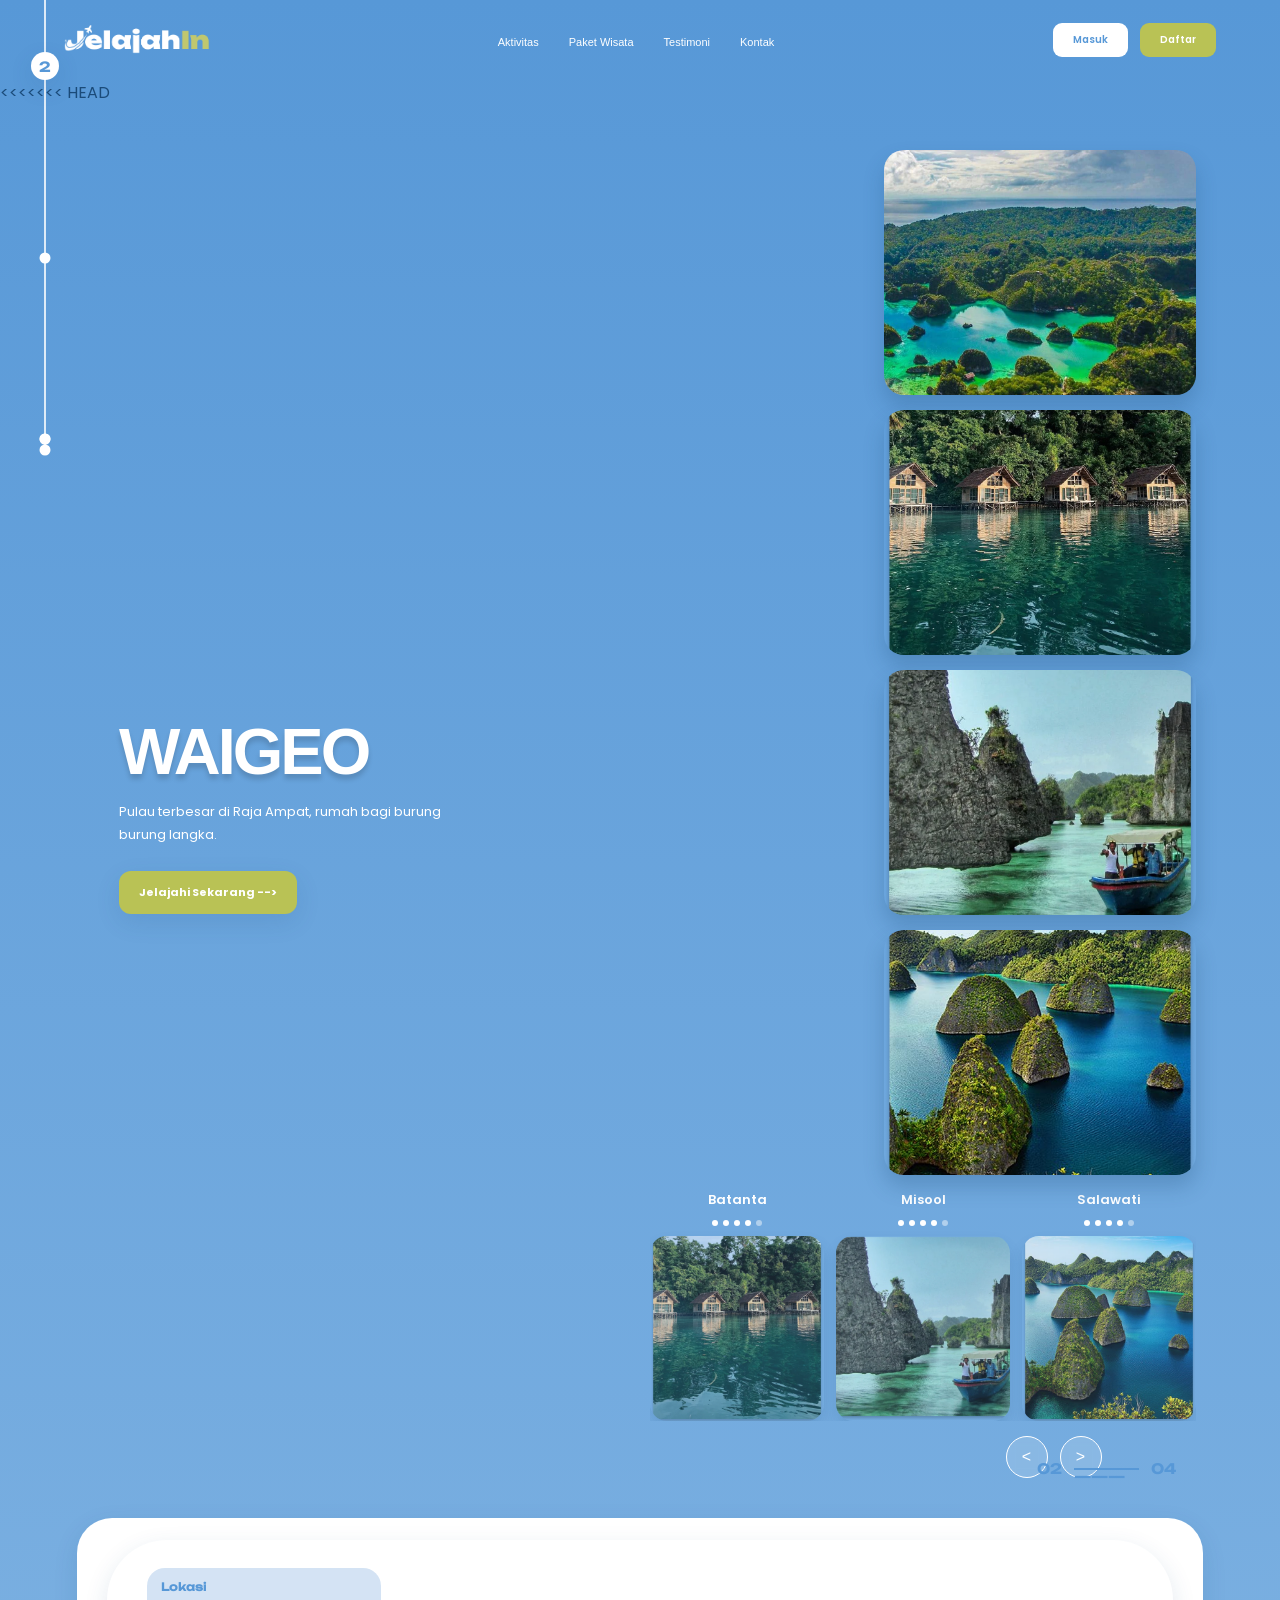
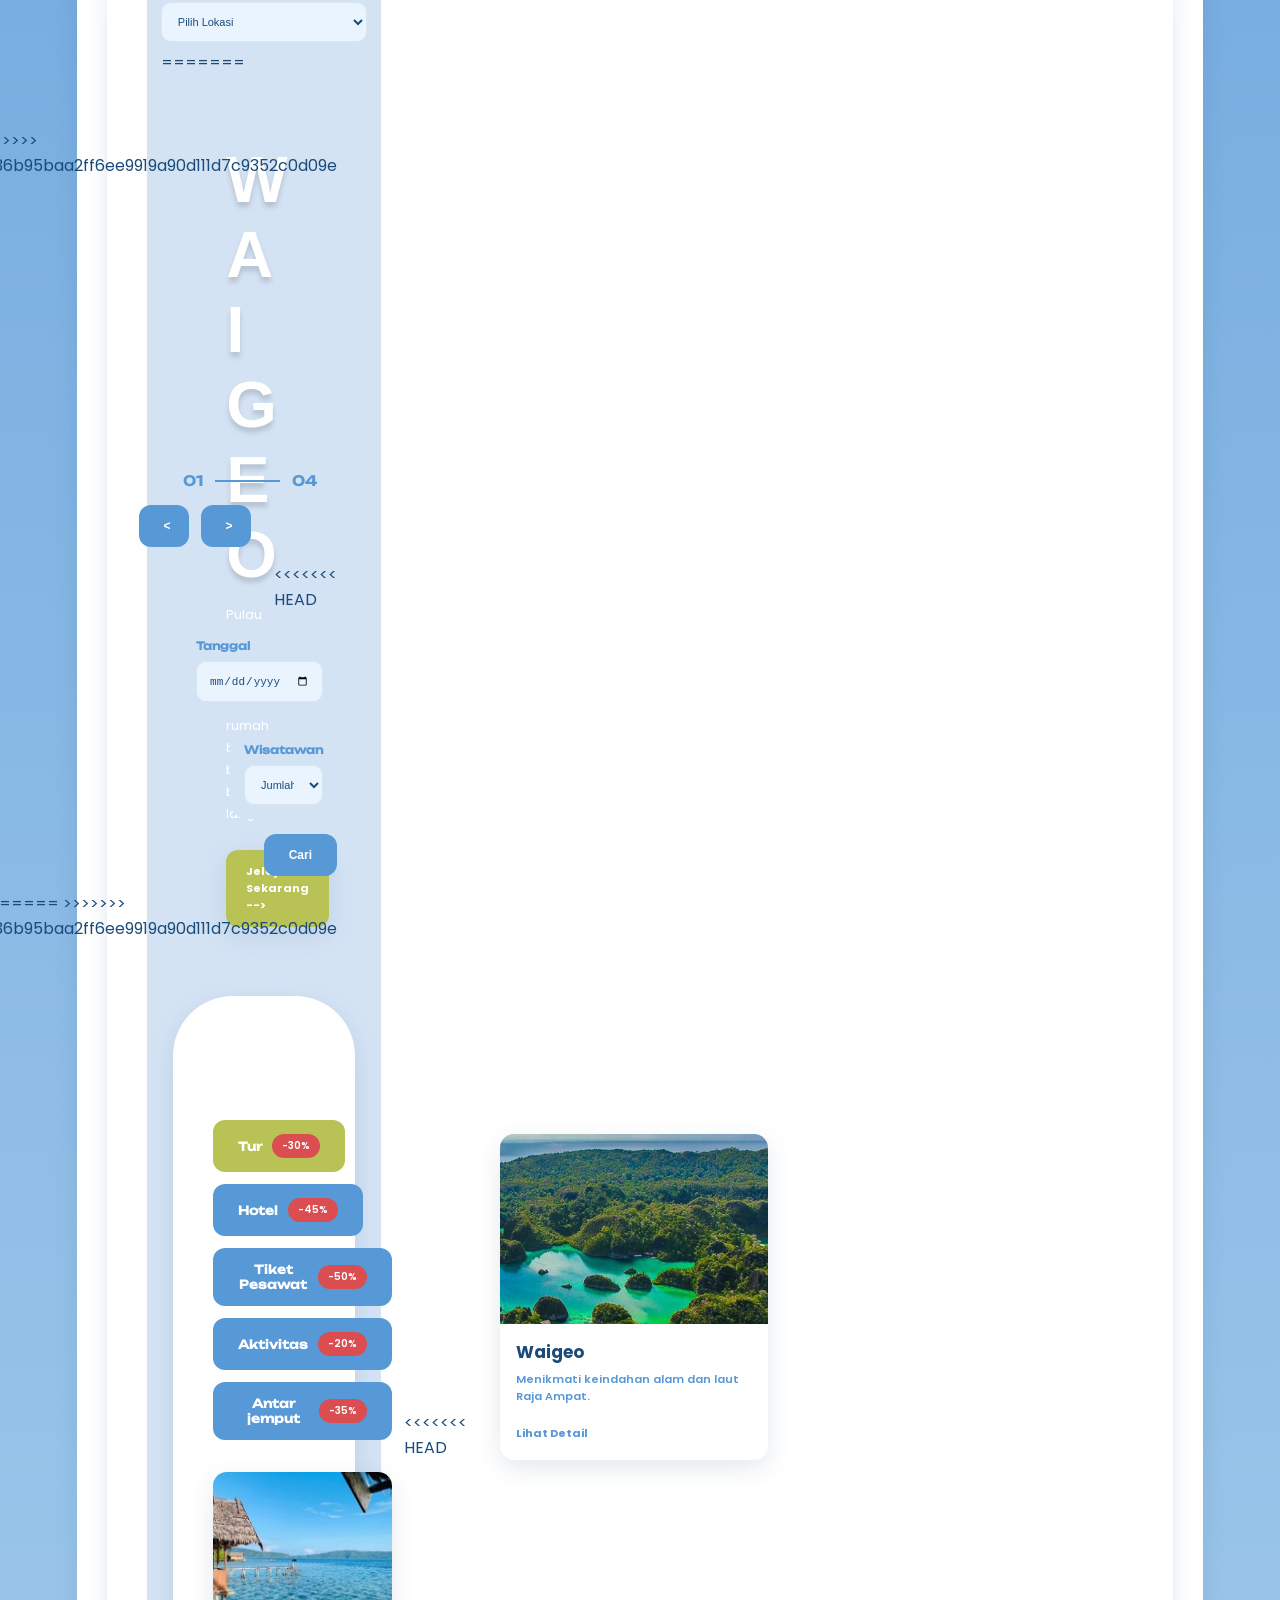
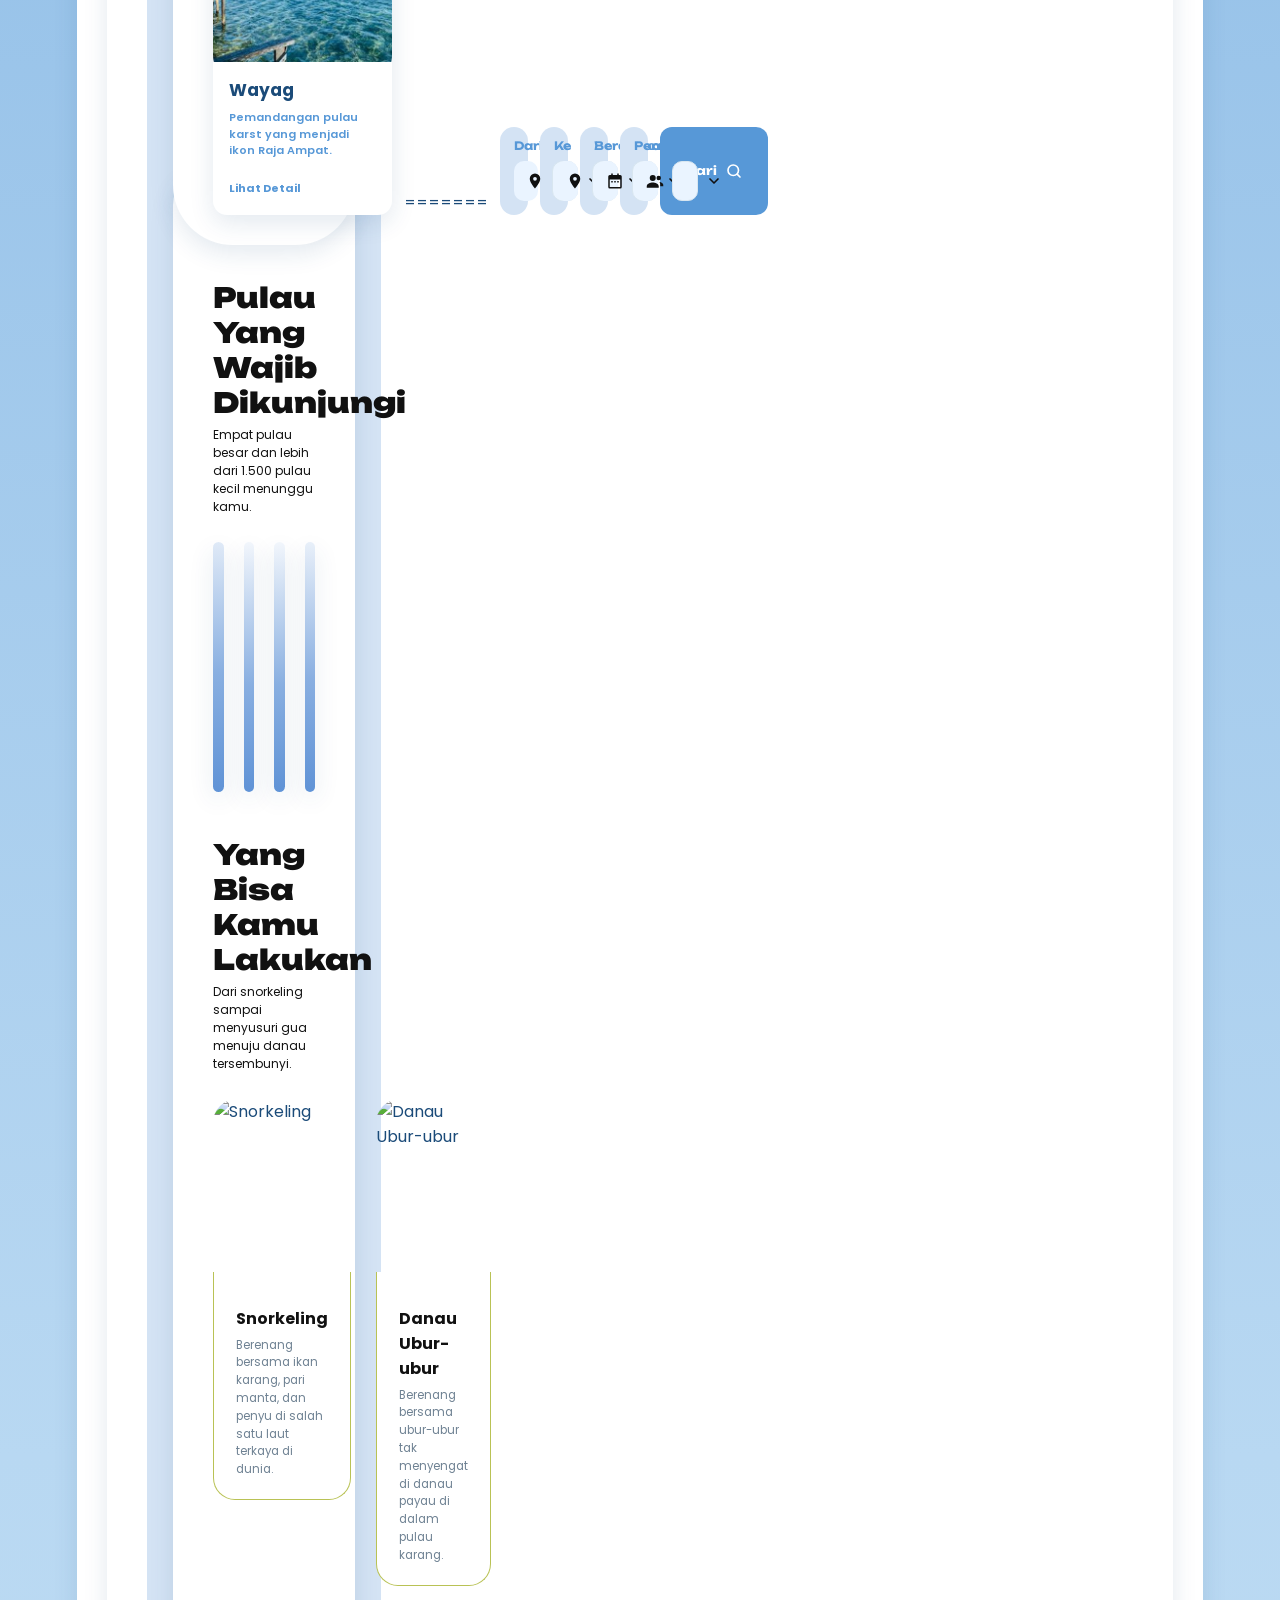
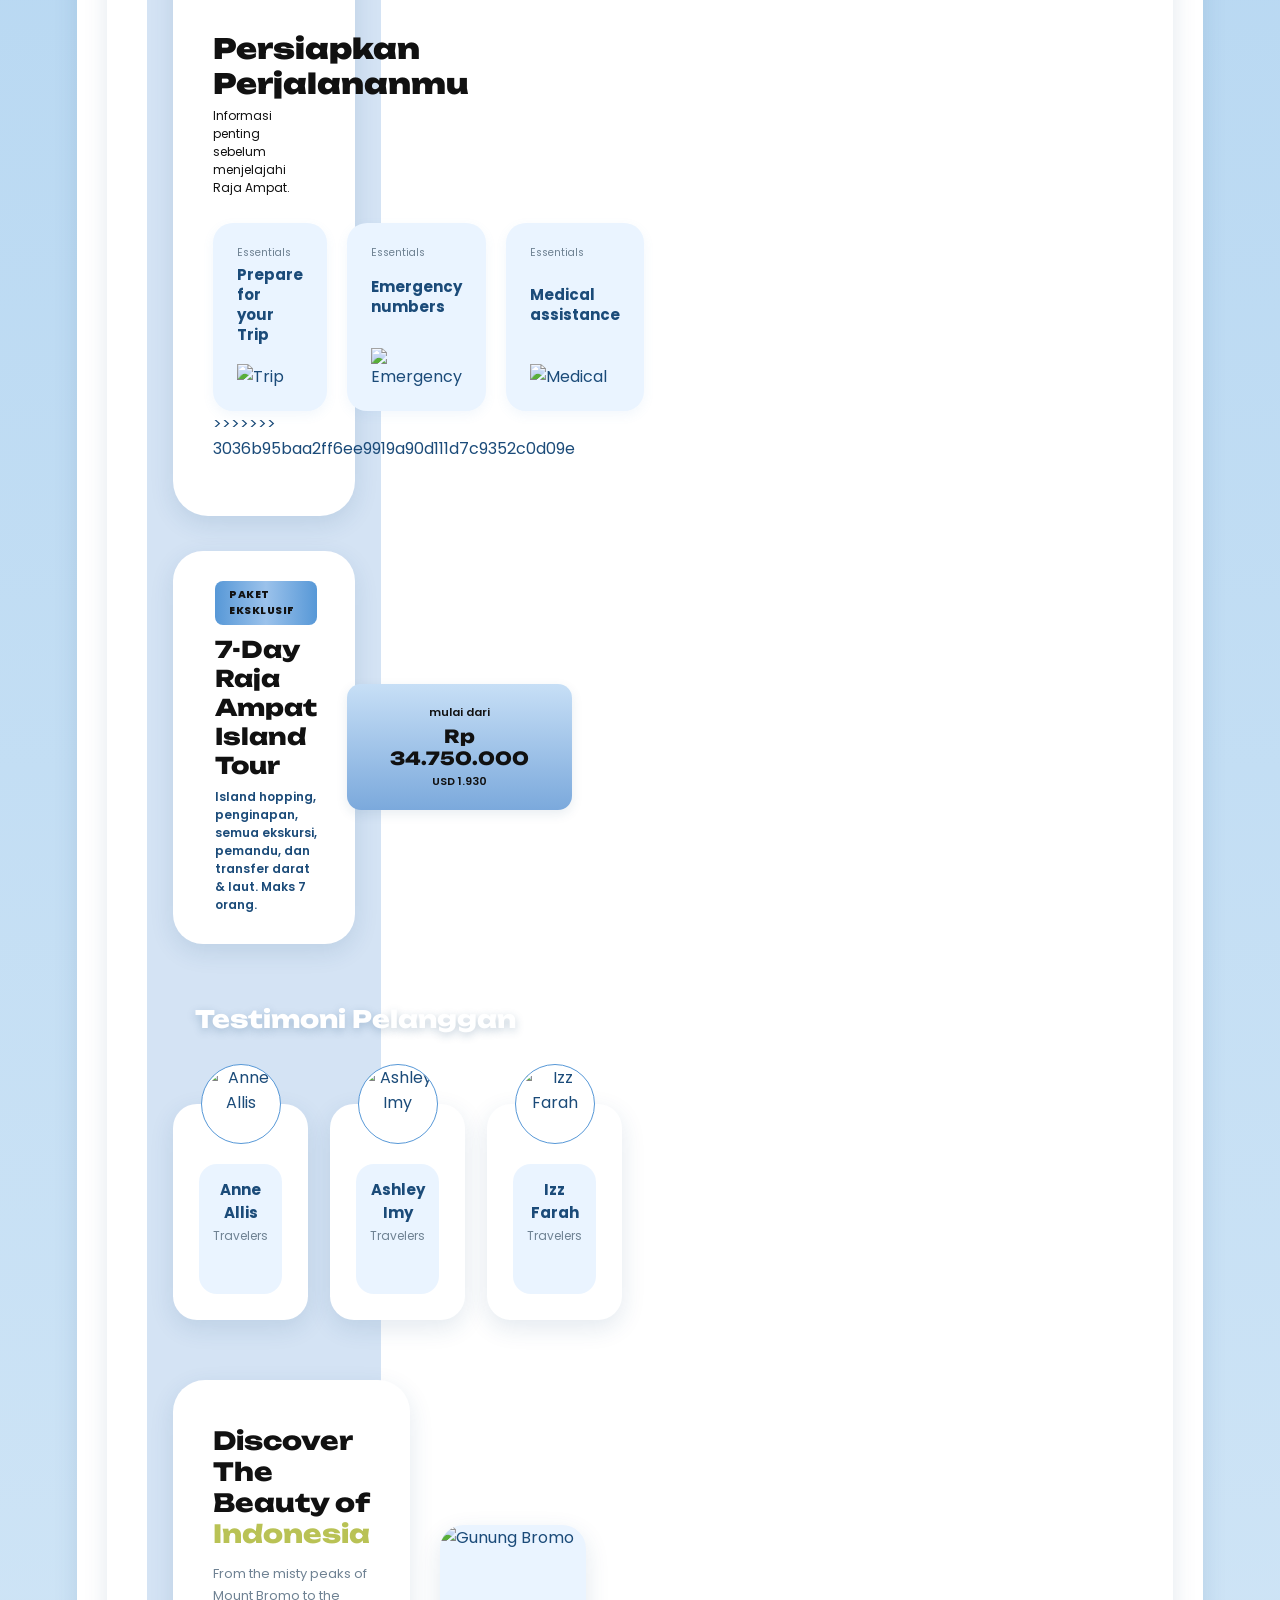
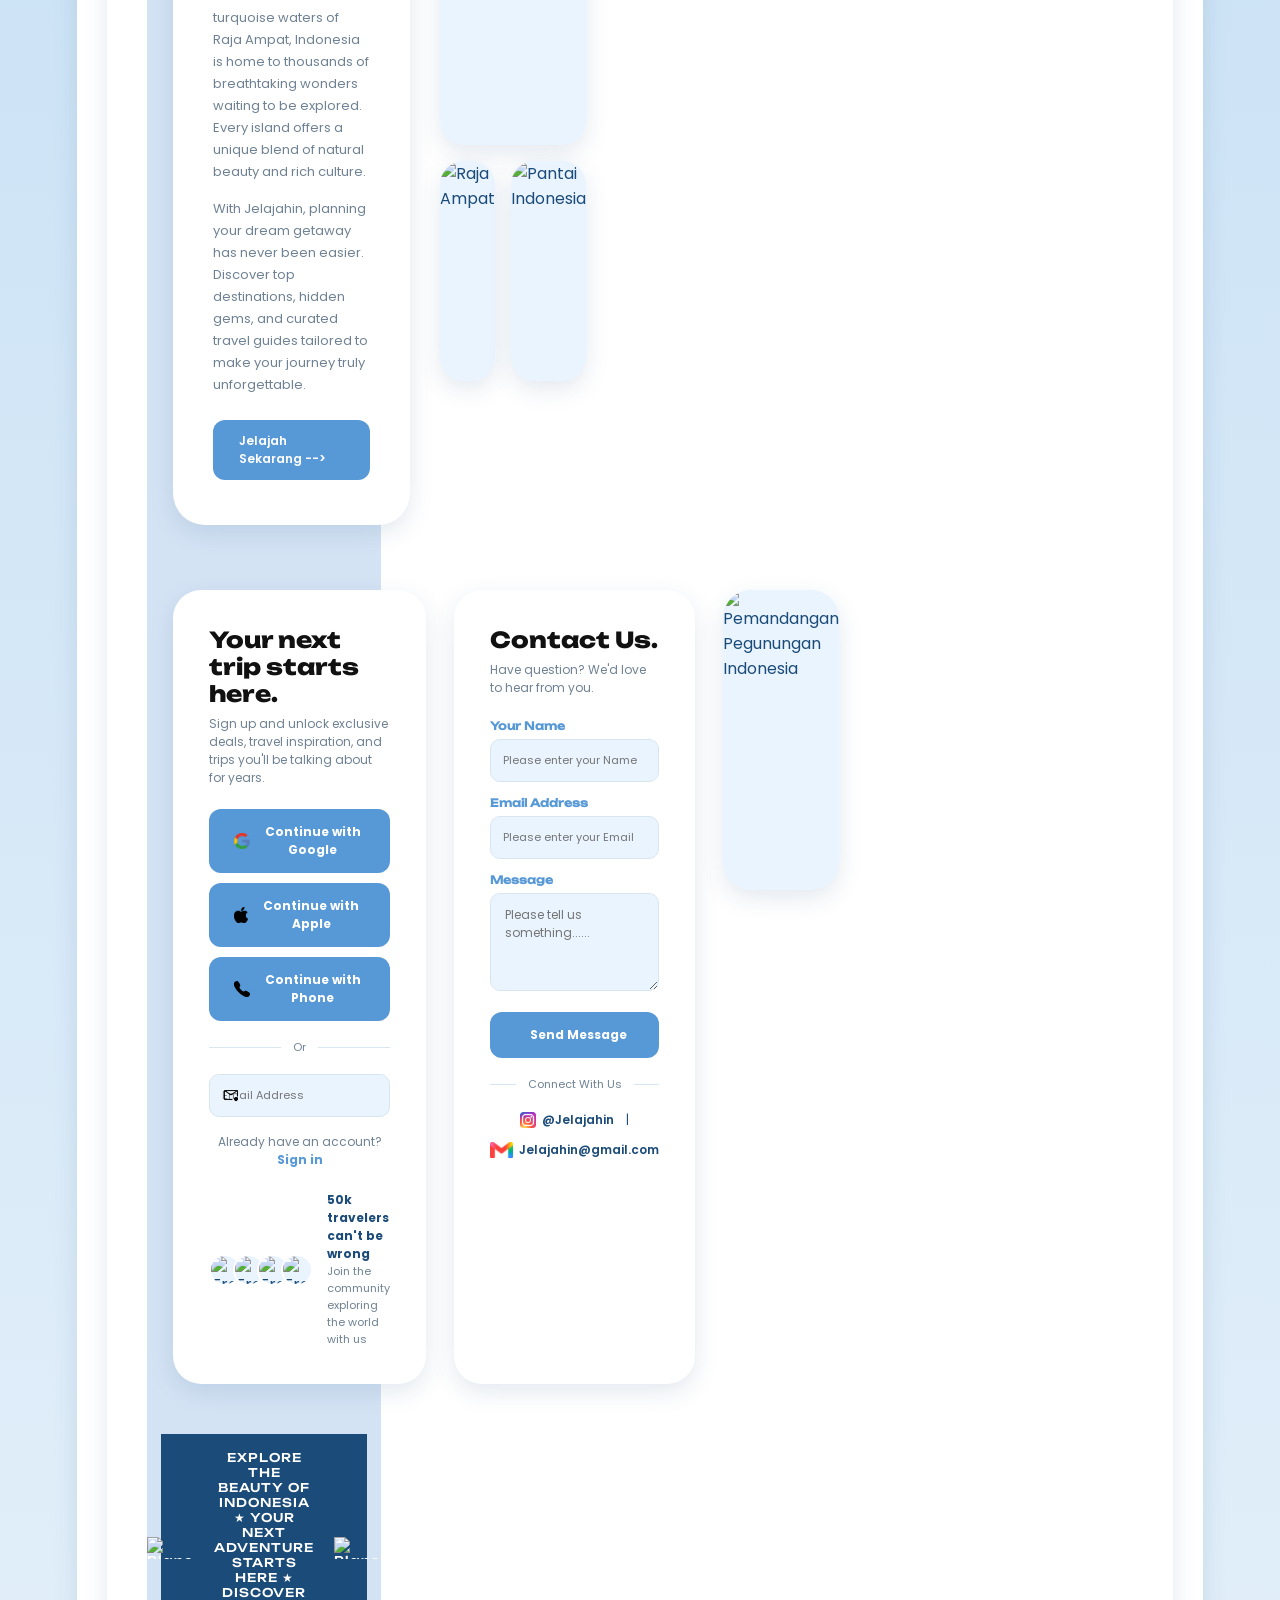
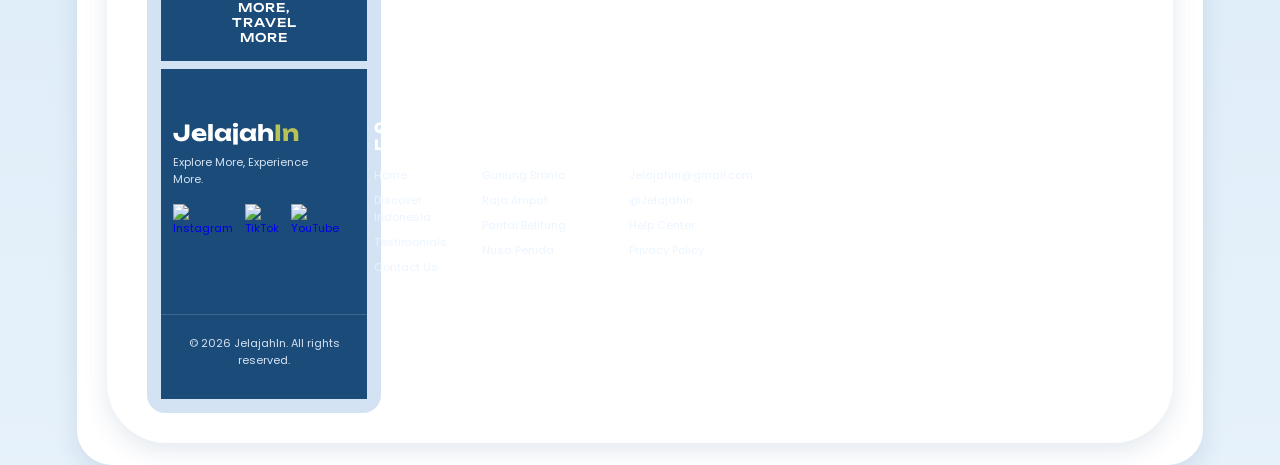
==== commit b05866ca: "Merge branch 'main' of https://github.com/Naira084/finpro-1" ====
--- a/index.html
+++ b/index.html
@@ -4,8 +4,9 @@
 <head>
     <meta charset="UTF-8">
     <meta name="viewport" content="width=device-width, initial-scale=1.0">
+    <link rel="shortcut icon" href="assets/faviconj.png" type="image/x-icon">
+    <link rel="stylesheet" href="vanilla.css">
     <title>JelajahIn - Wisata Indonesia</title>
-    <link rel="stylesheet" href="vanilla.css">
 </head>
 
 <body class="page-index">
@@ -18,10 +19,10 @@
             </div>
 
             <ul>
-                <li><a href="index.html">Beranda</a></li>
+                <li><a href="index.html">Aktivitas</a></li>
                 <li><a href="destinasi.html">Paket Wisata</a></li>
                 <li><a href="#testimoni">Testimoni</a></li>
-                <li><a href="#artikel">Artikel</a></li>
+                <li><a href="#kontak">Kontak</a></li>
             </ul>
 
             <div class="nav-button">
@@ -31,6 +32,7 @@
         </nav>
     </header>
 
+<<<<<<< HEAD
 
     <!-- Hero Section -->
     <main>
@@ -105,17 +107,63 @@
                         <option value="bali">Bali</option>
                         <option value="lombok">Lombok</option>
                     </select>
-                </div>
-
-                <div class="filter-item">
-                    <label for="kategori">Kategori</label>
-                    <select id="kategori" name="kategori">
-                        <option value="">Pilih Kategori</option>
-                        <option value="pantai">Pantai</option>
-                        <option value="gunung">Gunung</option>
-                        <option value="alam">Wisata Alam</option>
-                    </select>
-                </div>
+=======
+    <!-- Hero Section -->
+    <main>
+
+        <section class="hero" id="home">
+
+            <!-- Scroll Indicator -->
+            <div class="scroll-progress" id="scrollProgress">
+                <div class="scroll-track" id="scrollTrack">
+                    <span class="scroll-active" id="scrollActive">2</span>
+                </div>
+            </div>
+
+            <!-- Hero Text -->
+            <div class="hero-content">
+                <h1 id="destTitle">WAIGEO</h1>
+
+                <p id="destDesc">
+                    Pulau terbesar di Raja Ampat, rumah bagi
+                    burung-burung langka.
+                </p>
+
+                <a href="destinasi.html" class="btn-jelajah">
+                    Jelajahi Sekarang --&gt;
+                </a>
+            </div>
+
+            <!-- Hero Slider -->
+            <div class="hero-image">
+
+                <div class="slider-row">
+                    <!-- Gambar utama -->
+                    <div class="main-item">
+                        <h3 id="mainName">Waigeo</h3>
+                        <div class="card-dots" id="mainDots"></div>
+                        <img src="assets/waigeo.jpg" alt="Pulau Waigeo" id="mainDestinationImage">
+                    </div>
+
+                    <!-- kartu destinasi -->
+                    <div class="cards-container" id="cardsContainer"></div>
+
+                    <div class="page-indicator">
+                        <span id="currentPage">01</span>
+                        <span class="dash"></span>
+                        <span id="totalPage">04</span>
+                    </div>
+>>>>>>> 3036b95baa2ff6ee9919a90d111d7c9352c0d09e
+                </div>
+
+                <!-- tombol slider -->
+                <div class="slider-controls">
+                    <div class="nav-buttons">
+                        <button id="prevBtn" aria-label="Sebelumnya">&lt;</button>
+                        <button id="nextBtn" aria-label="Selanjutnya">&gt;</button>
+                    </div>
+                </div>
+<<<<<<< HEAD
 
                 <div class="filter-item">
                     <label for="tanggal">Tanggal</label>
@@ -133,22 +181,25 @@
                     </select>
                 </div>
                 <button type="button">Cari</button>
+=======
+>>>>>>> 3036b95baa2ff6ee9919a90d111d7c9352c0d09e
             </div>
         </section>
 
-        <!-- Rekomendasi Destinasi -->
-        <section class="destination-section">
-
-            <div class="section-heading">
-                <h2>Pulau Yang Wajib Dikunjungi</h2>
-                <p>
-                    Jelajahi keindahan pulau-pulau Indonesia
-                    dengan pemandangan yang menakjubkan.
-                </p>
-            </div>
-
-            <div class="destination-list">
-
+        <!-- white card -->
+        <section class="travel-info-section" id="aktivitas">
+
+            <form class="search-filter" id="searchForm">
+
+                <div class="filter-tabs">
+                    <button type="button" class="tab active">Tur <span class="badge">-30%</span></button>
+                    <button type="button" class="tab">Hotel <span class="badge">-45%</span></button>
+                    <button type="button" class="tab">Tiket Pesawat <span class="badge">-50%</span></button>
+                    <button type="button" class="tab">Aktivitas <span class="badge">-20%</span></button>
+                    <button type="button" class="tab">Antar jemput <span class="badge">-35%</span></button>
+                </div>
+
+<<<<<<< HEAD
                 <article class="destination-card">
                     <img src="assets/asset/waigeo.png" alt="Pulau Waigeo">
                     <h3>Waigeo</h3>
@@ -176,68 +227,236 @@
                     <p>Pemandangan pulau karst yang menjadi ikon Raja Ampat.</p>
                     <a href="destinasi.html">Lihat Detail</a>
                 </article>
-
-            </div>
-
-            <a href="destinasi.html">Lihat Semua Destinasi</a>
+=======
+                <div class="filter-row">
+                    <div class="filter-item">
+                        <label for="dari">Dari</label>
+                        <div class="field">
+                            <svg class="icon" viewBox="0 0 24 24" fill="currentColor"><path d="M12 2a7 7 0 0 0-7 7c0 5.2 7 13 7 13s7-7.8 7-13a7 7 0 0 0-7-7zm0 9.5A2.5 2.5 0 1 1 12 6.5a2.5 2.5 0 0 1 0 5z"/></svg>
+                            <select id="dari" name="dari">
+                                <option value="">Pilih Kota / Destinasi</option>
+                                <option value="jakarta">Jakarta</option>
+                                <option value="surabaya">Surabaya</option>
+                                <option value="makassar">Makassar</option>
+                                <option value="sorong">Sorong</option>
+                            </select>
+                            <svg class="chevron" viewBox="0 0 24 24" fill="none" stroke="currentColor" stroke-width="2.5" stroke-linecap="round" stroke-linejoin="round"><path d="M6 9l6 6 6-6"/></svg>
+                        </div>
+                    </div>
+
+                    <div class="filter-item">
+                        <label for="ke">Ke</label>
+                        <div class="field">
+                            <svg class="icon" viewBox="0 0 24 24" fill="currentColor"><path d="M12 2a7 7 0 0 0-7 7c0 5.2 7 13 7 13s7-7.8 7-13a7 7 0 0 0-7-7zm0 9.5A2.5 2.5 0 1 1 12 6.5a2.5 2.5 0 0 1 0 5z"/></svg>
+                            <select id="ke" name="ke">
+                                <option value="">Pilih Kota / Destinasi</option>
+                                <option value="waigeo">Waigeo</option>
+                                <option value="batanta">Batanta</option>
+                                <option value="salawati">Salawati</option>
+                                <option value="misool">Misool</option>
+                            </select>
+                            <svg class="chevron" viewBox="0 0 24 24" fill="none" stroke="currentColor" stroke-width="2.5" stroke-linecap="round" stroke-linejoin="round"><path d="M6 9l6 6 6-6"/></svg>
+                        </div>
+                    </div>
+
+                    <div class="filter-item">
+                        <label for="tanggal">Berangkat</label>
+                        <div class="field">
+                            <svg class="icon" viewBox="0 0 24 24" fill="currentColor"><path d="M7 2v2H5a2 2 0 0 0-2 2v14a2 2 0 0 0 2 2h14a2 2 0 0 0 2-2V6a2 2 0 0 0-2-2h-2V2h-2v2H9V2H7zM5 10h14v10H5V10zm2 2v2h2v-2H7zm4 0v2h2v-2h-2zm4 0v2h2v-2h-2z"/></svg>
+                            <input type="date" id="tanggal" name="tanggal">
+                            <svg class="chevron" viewBox="0 0 24 24" fill="none" stroke="currentColor" stroke-width="2.5" stroke-linecap="round" stroke-linejoin="round"><path d="M6 9l6 6 6-6"/></svg>
+                        </div>
+                    </div>
+
+                    <div class="filter-item">
+                        <label for="wisatawan">Penumpang</label>
+                        <div class="field">
+                            <svg class="icon" viewBox="0 0 24 24" fill="currentColor"><path d="M9 12a4 4 0 1 0 0-8 4 4 0 0 0 0 8zm0 2c-3.3 0-8 1.7-8 5v2h16v-2c0-3.3-4.7-5-8-5zm8-3a3 3 0 1 0 0-6 3 3 0 0 0 0 6zm1 2.2c2.3.4 5 1.6 5 3.8v2h-4v-2c0-1.6-.4-2.9-1-3.8z"/></svg>
+                            <select id="wisatawan" name="wisatawan">
+                                <option value="1">1 Dewasa</option>
+                                <option value="2">2 Dewasa</option>
+                                <option value="3">3 Dewasa</option>
+                                <option value="4">4 Dewasa</option>
+                                <option value="5">5 Dewasa</option>
+                                <option value="6">6 Dewasa</option>
+                            </select>
+                            <svg class="chevron" viewBox="0 0 24 24" fill="none" stroke="currentColor" stroke-width="2.5" stroke-linecap="round" stroke-linejoin="round"><path d="M6 9l6 6 6-6"/></svg>
+                        </div>
+                    </div>
+
+                    <button type="submit" class="btn-cari">Cari <svg class="search-icon" viewBox="0 0 24 24" fill="none" stroke="currentColor" stroke-width="2.2" stroke-linecap="round"><circle cx="11" cy="11" r="7"/><path d="M20 20l-3.5-3.5"/></svg></button>
+                </div>
+            </form>
+
+            <div class="main-white-card">
+
+                <div class="island-block">
+                    <h2>Pulau Yang Wajib Dikunjungi</h2>
+                    <p class="section-subtitle">Empat pulau besar dan lebih dari 1.500 pulau kecil menunggu kamu.</p>
+
+                    <div class="island-grid">
+                        <!-- Kartu Waigeo -->
+                        <div class="island-card" style="background-image: url('assets/asset/waigeomain.jpg');">
+                            <div class="island-overlay">
+                                <h3>Waigeo</h3>
+                                <p>Pulau terbesar, rumah bagi burung langka dan kota Waisai.</p>
+                            </div>
+                        </div>
+
+                        <!-- Kartu Batanta -->
+                        <div class="island-card" style="background-image: url('assets/asset/batantamain.jpg');">
+                            <div class="island-overlay">
+                                <h3>Batanta</h3>
+                                <p>Puncak tertinggi kepulauan: Gunung Batanta, 1.184 m.</p>
+                            </div>
+                        </div>
+
+                        <!-- Kartu Salawati -->
+                        <div class="island-card" style="background-image: url('assets/asset/salawatimain.jpg');">
+                            <div class="island-overlay">
+                                <h3>Salawati</h3>
+                                <p>Flora dan fauna khatulistiwa yang masih asri.</p>
+                            </div>
+                        </div>
+
+                        <!-- Kartu Misool -->
+                        <div class="island-card" style="background-image: url('assets/asset/misoolmain.jpg');">
+                            <div class="island-overlay">
+                                <h3>Misool</h3>
+                                <p>Paling terpencil dan paling memukau. Favorit untuk tur.</p>
+                            </div>
+                        </div>
+                    </div>
+                </div>
+
+                <div class="activity-block">
+                    <h2>Yang Bisa Kamu Lakukan</h2>
+                    <p class="section-subtitle">Dari snorkeling sampai menyusuri gua menuju danau tersembunyi.</p>
+
+                    <div class="activity-grid">
+                        <div class="activity-card">
+                            <img src="assets/asset/snorkeling.jpg" alt="Snorkeling">
+                            <div class="activity-content">
+                                <h3>Snorkeling</h3>
+                                <p>Berenang bersama ikan karang, pari manta, dan penyu di salah satu laut terkaya di
+                                    dunia.</p>
+                            </div>
+                        </div>
+
+                        <div class="activity-card">
+                            <img src="assets/asset/ubur-ubur.jpg" alt="Danau Ubur-ubur">
+                            <div class="activity-content">
+                                <h3>Danau Ubur-ubur</h3>
+                                <p>Berenang bersama ubur-ubur tak menyengat di danau payau di dalam pulau karang.</p>
+                            </div>
+                        </div>
+                    </div>
+                </div>
+
+                <div class="prep-block">
+                    <h2>Persiapkan Perjalananmu</h2>
+                    <p class="section-subtitle">Informasi penting sebelum menjelajahi Raja Ampat.</p>
+
+                    <div class="prep-grid">
+                        <div class="prep-card">
+                            <span class="prep-tag">Essentials</span>
+                            <h4>Prepare for<br>your Trip</h4>
+                            <div class="prep-icon">
+                                <img src="assets/asset/icon-trip.svg" alt="Trip">
+                            </div>
+                        </div>
+
+                        <div class="prep-card">
+                            <span class="prep-tag">Essentials</span>
+                            <h4>Emergency<br>numbers</h4>
+                            <div class="prep-icon">
+                                <img src="assets/asset/icon-emergency.svg" alt="Emergency">
+                            </div>
+                        </div>
+
+                        <div class="prep-card">
+                            <span class="prep-tag">Essentials</span>
+                            <h4>Medical<br>assistance</h4>
+                            <div class="prep-icon">
+                                <img src="assets/asset/icon-medical.svg" alt="Medical">
+                            </div>
+                        </div>
+                    </div>
+                </div>
+>>>>>>> 3036b95baa2ff6ee9919a90d111d7c9352c0d09e
+
+            </div>
+
+            <div class="promo-banner-card">
+                <div class="promo-left">
+                    <span class="badge-eksklusif">PAKET EKSKLUSIF</span>
+                    <h2>7-Day Raja Ampat Island Tour</h2>
+                    <p>Island hopping, penginapan, semua ekskursi, pemandu, dan transfer darat &amp; laut. Maks 7 orang.
+                    </p>
+                </div>
+
+                <div class="promo-price-box">
+                    <span class="price-label">mulai dari</span>
+                    <h3 class="price-idr">Rp 34.750.000</h3>
+                    <span class="price-usd">USD 1.930</span>
+                </div>
+            </div>
 
         </section>
 
-        <section class="tes-sec">
-            <div class="line"></div>
-            <h2 class="tes-teks">Testimoni Pelanggan</h2>
-            <div class="line"></div>
+        <section class="tes-sec" id="testimoni">
+            <div class="tes-heading">
+                <div class="line"></div>
+                <h2 class="tes-teks">Testimoni Pelanggan</h2>
+                <div class="line"></div>
+            </div>
 
             <div class="testimoni-kotak">
                 <div class="kotak-pembungkus">
-                    <img src="" alt="">
+                    <img src="" alt="Anne Allis">
                     <div class="kotak">
                         <h3>Anne Allis</h3>
-                        <p>Travelers</p>
+                        <p class="subjudul">Travelers</p>
                         <p></p>
                     </div>
                 </div>
                 <div class="kotak-pembungkus">
-                    <img src="" alt="">
+                    <img src="" alt="Ashley Imy">
                     <div class="kotak">
                         <h3>Ashley Imy</h3>
-                        <p>Travelers</p>
+                        <p class="subjudul">Travelers</p>
                         <p></p>
                     </div>
                 </div>
                 <div class="kotak-pembungkus">
-                    <img src="" alt="">
+                    <img src="" alt="Izz Farah">
                     <div class="kotak">
                         <h3>Izz Farah</h3>
-                        <p>Travelers</p>
+                        <p class="subjudul">Travelers</p>
                         <p></p>
                     </div>
                 </div>
             </div>
         </section>
 
-        <section class="disc-sect">
+        <section class="disc-sect" id="discover">
             <div class="card-disc">
                 <h2>Discover The Beauty of <span>Indonesia</span></h2>
                 <p>From the misty peaks of Mount Bromo to the turquoise waters of Raja Ampat, Indonesia is home to
-                    thousands of
-                    breathtaking wonders waiting to be explored. Every island offers a unique blend of natural beauty
-                    and rich
-                    culture.</p>
+                    thousands of breathtaking wonders waiting to be explored. Every island offers a unique blend of
+                    natural beauty and rich culture.</p>
                 <p>With Jelajahin, planning your dream getaway has never been easier. Discover top destinations, hidden
-                    gems,
-                    and curated travel guides tailored to make your journey truly unforgettable.</p>
-                <button>Jelajah Sekarang --&gt;</button>
+                    gems, and curated travel guides tailored to make your journey truly unforgettable.</p>
+                <a href="#" class="btn-disc">Jelajah Sekarang --&gt;</a>
             </div>
             <div class="gambar-dis">
-                <img src="" alt="">
-
-                <img src="" alt="">
-                <img src="" alt="">
+                <img src="" alt="Gunung Bromo">
+                <img src="" alt="Raja Ampat">
+                <img src="" alt="Pantai Indonesia">
             </div>
         </section>
 
-        <section class="auth-contact-sec">
+        <section class="auth-contact-sec" id="kontak">
             <div class="main-columns">
                 <!-- Sign Up -->
                 <div class="card-signup">
@@ -247,13 +466,13 @@
 
                     <div class="social-buttons">
                         <button type="button" class="btn-social">
-                            <img src="icon-google.svg" alt="Google"> Continue with Google
+                            <img src="assets/asset/google.png" alt="Google" class="sosmed"> Continue with Google
                         </button>
                         <button type="button" class="btn-social">
-                            <img src="icon-apple.svg" alt="Apple"> Continue with Apple
+                            <img src="assets/asset/apple.png" alt="Apple" class="sosmed"> Continue with Apple
                         </button>
                         <button type="button" class="btn-social">
-                            <img src="icon-phone.svg" alt="Phone"> Continue with Phone
+                            <img src="assets/asset/phone.png" alt="Phone" class="sosmed"> Continue with Phone
                         </button>
                     </div>
 
@@ -263,7 +482,7 @@
 
                     <form class="signup-email-form">
                         <div class="input-with-icon">
-                            <img src="icon-email.svg" alt="Email">
+                            <img src="assets/asset/email-auth.png" alt="Email" class="sosmed">
                             <input type="email" placeholder="Email Address" required>
                         </div>
                     </form>
@@ -307,7 +526,7 @@
                         </div>
 
                         <button type="submit" class="btn-send">
-                            <img src="icon-send.svg" alt="Send"> Send Message
+                            <img src="icon-send.svg" alt="" class="sosmed"> Send Message
                         </button>
                     </form>
 
@@ -316,10 +535,10 @@
                     </div>
 
                     <div class="contact-links">
-                        <a href="#"><img src="icon-ig.svg" alt="Instagram"> @Jelajahin</a>
+                        <a href="#"><img src="assets/asset/insta.png" alt="Instagram" class="sosmed"> @Jelajahin</a>
                         <span class="separator">|</span>
-                        <a href="mailto:Jelajahin@gmail.com"><img src="icon-gmail.svg" alt="Gmail">
-                            Jelajahin@gmail.com</a>
+                        <a href="mailto:Jelajahin@gmail.com"><img src="assets/asset/gmail.png" alt="Gmail"
+                                class="sosmed"> Jelajahin@gmail.com</a>
                     </div>
                 </div>
 
@@ -327,7 +546,6 @@
                 <div class="side-image">
                     <img src="pemandangan-bromo.jpg" alt="Pemandangan Pegunungan Indonesia">
                 </div>
-
             </div>
 
             <!-- banner -->
@@ -360,8 +578,8 @@
                 <ul>
                     <li><a href="#home">Home</a></li>
                     <li><a href="#discover">Discover Indonesia</a></li>
-                    <li><a href="#testimonials">Testimonials</a></li>
-                    <li><a href="#contact">Contact Us</a></li>
+                    <li><a href="#testimoni">Testimonials</a></li>
+                    <li><a href="#kontak">Contact Us</a></li>
                 </ul>
             </div>
 
@@ -378,7 +596,7 @@
 
             <!-- kontak & bantuan -->
             <div class="footer-links">
-                <h4>Support & Contact</h4>
+                <h4>Support &amp; Contact</h4>
                 <ul>
                     <li><a href="mailto:Jelajahin@gmail.com">Jelajahin@gmail.com</a></li>
                     <li><a href="#">@Jelajahin</a></li>
@@ -394,6 +612,7 @@
             <p>&copy; 2026 JelajahIn. All rights reserved.</p>
         </div>
     </footer>
+
     <script src="js/script.js"></script>
 </body>
 
--- a/vanilla.css
+++ b/vanilla.css
@@ -1,9 +1,37 @@
 @import url('https://fonts.googleapis.com/css2?family=Inter:ital,opsz,wght@0,14..32,100..900;1,14..32,100..900&family=Poppins:ital,wght@0,100;0,200;0,300;0,400;0,500;0,600;0,700;0,800;0,900;1,100;1,200;1,300;1,400;1,500;1,600;1,700;1,800;1,900&family=Roboto+Mono:ital,wght@0,100..700;1,100..700&display=swap');
 
 @font-face {
-    font-family: 'Unbounded';
-    src: url('assets/Unbounded.ttf') format('truetype');
-    font-weight: 400;
+    font-family: 'Unbounded Black';
+    src: url('assets/font/Unbounded-Black.ttf') format('truetype');
+    font-weight: 900;
+    font-style: normal;
+}
+
+@font-face {
+    font-family: 'Unbounded Bold';
+    src: url('assets/font/Unbounded-Bold.ttf') format('truetype');
+    font-weight: 700;
+    font-style: normal;
+}
+
+@font-face {
+    font-family: 'Unbounded Extra Bold';
+    src: url('assets/font/Unbounded-ExtraBold.ttf') format('truetype');
+    font-weight: 800;
+    font-style: normal;
+}
+
+@font-face {
+    font-family: 'Unbounded Medium';
+    src: url('assets/font/Unbounded-Medium.ttf') format('truetype');
+    font-weight: 500;
+    font-style: normal;
+}
+
+@font-face {
+    font-family: 'Unbounded SemiBold';
+    src: url('assets/font/Unbounded-SemiBold.ttf') format('truetype');
+    font-weight: 600;
     font-style: normal;
 }
 
@@ -24,266 +52,1258 @@
     --radius-medium: 14px;
     --radius-large: 20px;
     --transition: 0.3s ease;
-    --font: "Unbounded";
-    --sub-font: "Poppins";
-}
-/* destinasi html */
+    --font-black: 'Unbounded Black', sans-serif;
+    --font-x-bold: 'Unbounded Extra Bold', sans-serif;
+    --font-bold: 'Unbounded Bold', sans-serif;
+    --font-med: 'Unbounded Medium', sans-serif;
+    --font-sem-bold: 'Unbounded SemiBold', sans-serif;
+    --sub-font: 'Poppins', sans-serif;
+}
+
 * {
     margin: 0;
     padding: 0;
     box-sizing: border-box;
 }
+
 html {
     scroll-behavior: smooth;
 }
+
 body {
-    background-color: var(--frost);
+    font-family: var(--sub-font);
     color: var(--navy);
-}
-/* navbar */
+    background: linear-gradient(180deg,
+            #5798D7 0%,
+            #DCE9F7 18%,
+            #E6F1FA 38%,
+            #8CB4E0 55%,
+            #DCE9F7 75%,
+            #93B8E2 100%);
+}
+
+a {
+    text-decoration: none;
+}
+
+/* navb */
 header {
     width: 100%;
-    background-color: var(--iced-denim);
-}
+    position: relative;
+    z-index: 10;
+    background: transparent;
+}
+
 nav {
     width: 90%;
-    max-width: 1200px;
-    margin: auto;
-    padding: 20px 0;
+    max-width: 1250px;
+    min-height: 80px;
+    margin: 1rem auto 0;
     display: flex;
     align-items: center;
     justify-content: space-between;
+<<<<<<< HEAD
     font-family: var(--sub-font);
 }
 .logo {
     max-width: auto;
     max-height: 2rem;
-}
+=======
+    gap: 25px;
+}
+
+.logo img {
+    width: 155px;
+    height: auto;
+    display: block;
+    object-fit: contain;
+>>>>>>> 3036b95baa2ff6ee9919a90d111d7c9352c0d09e
+}
+
 nav ul {
     display: flex;
     align-items: center;
     gap: 30px;
     list-style: none;
 }
+
 nav ul li a {
     color: var(--white);
-    text-decoration: none;
+    font-family: var(--font-med);
     font-size: 13px;
-    font-weight: 500;
-    transition: var(--transition);
-    font-family: var(--font);
-}
+    transition: var(--transition);
+}
+
 nav ul li a:hover {
     color: var(--pistachio);
 }
+
 .nav-button {
     display: flex;
     align-items: center;
+    gap: 12px;
+}
+
+.nav-button a {
+    padding: 9px 20px;
+    border-radius: 9px;
+    font-size: 11px;
+    font-weight: 600;
+    transition: var(--transition);
+}
+
+.nav-button a:first-child {
+    color: var(--iced-denim);
+    background: var(--white);
+}
+
+.nav-button a:last-child {
+    color: var(--white);
+    background: var(--pistachio);
+}
+
+.nav-button a:hover {
+    transform: translateY(-3px);
+    box-shadow: var(--shadow);
+}
+
+/* hero sect */
+.hero {
+    width: 90%;
+    max-width: 1250px;
+    min-height: 460px;
+    margin: auto;
+    padding: 45px 20px 70px;
+    display: flex;
+    align-items: center;
+    justify-content: space-between;
+    gap: 35px;
+    position: relative;
+}
+
+/* hero text */
+.hero-content {
+    flex: 1;
+    min-width: 0;
+    max-width: 440px;
+    padding-left: 40px;
+    color: var(--white);
+}
+
+.hero-content h1 {
+    font-family: var(--font-black);
+    font-size: clamp(2rem, 3.4vw, 3.2rem);
+    letter-spacing: 1px;
+    overflow-wrap: anywhere;
+    margin-bottom: 14px;
+    text-transform: uppercase;
+    text-shadow: 0 4px 15px rgba(27, 75, 121, 0.25);
+}
+
+.hero-content p {
+    font-size: 0.95rem;
+    font-weight: 400;
+    line-height: 1.6;
+    margin-bottom: 28px;
+    color: var(--iced);
+}
+
+.btn-jelajah {
+    display: inline-block;
+    padding: 13px 28px;
+    border-radius: 11px;
+    font-size: 13px;
+    font-weight: 600;
+    color: var(--white);
+    background: var(--pistachio);
+    box-shadow: var(--shadow);
+    transition: var(--transition);
+}
+
+.btn-jelajah:hover {
+    transform: translateY(-3px);
+    background: var(--navy);
+    box-shadow: var(--shadow-hover);
+}
+
+/* hero img */
+.hero-image {
+    flex: 1.4;
+    min-width: 0;
+    display: flex;
+    flex-direction: column;
+    gap: 26px;
+}
+
+.slider-row {
+    position: relative;
+    display: flex;
+    align-items: flex-start;
+    gap: 20px;
+}
+
+.main-item {
+    flex-shrink: 0;
+}
+
+.main-item h3,
+.card-item h3 {
+    font-size: 1rem;
+    font-weight: 600;
+    margin-bottom: 6px;
+    text-align: center;
+    color: var(--white);
+}
+
+.main-item > img {
+    width: 245px;
+    height: 315px;
+    display: block;
+    object-fit: cover;
+    border-radius: 22px;
+    box-shadow: var(--shadow-hover);
+}
+
+.cards-container {
+    flex: 1;
+    min-width: 0;
+    display: flex;
+    gap: 18px;
+    align-items: flex-start;
+    overflow: hidden;
+}
+
+.card-item {
+    flex-shrink: 0;
+    cursor: pointer;
+    transition: var(--transition);
+}
+
+.card-dots {
+    display: flex;
+    justify-content: center;
+    gap: 5px;
+    margin-bottom: 10px;
+}
+
+.card-dots span {
+    width: 6px;
+    height: 6px;
+    border-radius: 50%;
+    background-color: rgba(255, 255, 255, 0.45);
+}
+
+.card-dots span.filled {
+    background-color: var(--white);
+}
+
+.card-item img {
+    width: 170px;
+    height: 230px;
+    display: block;
+    object-fit: cover;
+    border-radius: var(--radius-large);
+    box-shadow: var(--shadow);
+    opacity: 0.8;
+    transition: var(--transition);
+}
+
+.card-item:hover img {
+    transform: translateY(-5px);
+    box-shadow: var(--shadow-hover);
+}
+
+.slider-controls {
+    display: flex;
+    align-items: center;
+    justify-content: space-between;
+    padding-right: 20px;
+}
+
+.nav-buttons {
+    width: 245px;
+    display: flex;
+    justify-content: center;
+    gap: 12px;
+}
+
+.nav-buttons button {
+    width: 42px;
+    height: 42px;
+    border-radius: 50%;
+    border: 1.5px solid var(--white);
+    background-color: rgba(255, 255, 255, 0.15);
+    color: var(--white);
+    font-size: 1rem;
+    cursor: pointer;
+    backdrop-filter: blur(4px);
+    transition: var(--transition);
+}
+
+.nav-buttons button:hover {
+    background-color: var(--white);
+    color: var(--navy);
+    box-shadow: var(--shadow);
+}
+
+.page-indicator {
+    position: absolute;
+    right: 20px;
+    bottom: 0;
+    display: flex;
+    align-items: center;
+    gap: 12px;
+    font-family: var(--font-bold);
+    font-size: 0.9rem;
+    color: var(--iced-denim);
+}
+
+.page-indicator .dash {
+    width: 65px;
+    height: 2px;
+    background-color: var(--iced-denim);
+    display: inline-block;
+}
+
+/* scroll progres */
+.scroll-progress {
+    position: fixed;
+    left: 20px;
+    top: 50%;
+    transform: translateY(-50%);
+    height: 360px;
+    width: 30px;
+    display: flex;
+    justify-content: center;
+    z-index: 100;
+    pointer-events: none;
+}
+
+.scroll-track {
+    width: 3px;
+    height: 100%;
+    background: rgba(255, 255, 255, 0.55);
+    position: relative;
+}
+
+.scroll-dot {
+    position: absolute;
+    left: 50%;
+    width: 16px;
+    height: 16px;
+    transform: translate(-50%, -50%);
+    border-radius: 50%;
+    background: var(--white);
+}
+
+.scroll-active {
+    position: absolute;
+    left: 50%;
+    top: 0;
+    width: 34px;
+    height: 34px;
+    transform: translate(-50%, -50%);
+    background: var(--white);
+    border-radius: 50%;
+    box-shadow: var(--shadow);
+    z-index: 2;
+    transition: top var(--transition);
+    display: flex;
+    align-items: center;
+    justify-content: center;
+    color: var(--iced-denim);
+    font-family: var(--font-bold);
+    font-size: 14px;
+}
+
+/* search sect */
+.travel-info-section {
+    width: 88%;
+    max-width: 1150px;
+    margin: 0 auto 60px;
+}
+
+.search-filter {
+    padding: 28px 40px 30px;
+    position: relative;
+    z-index: 3;
+    background: var(--white);
+    border-radius: 60px;
+    box-shadow: var(--shadow);
+}
+
+.filter-tabs {
+    display: flex;
+    flex-wrap: wrap;
+    gap: 12px;
+    margin-bottom: 20px;
+}
+
+.tab {
+    display: inline-flex;
+    align-items: center;
     gap: 10px;
-}
-.nav-button a {
-    padding: 9px 17px;
+    padding: 7px 12px;
+    border: 1.5px solid var(--pistachio);
+    border-radius: 20px;
+    background: var(--white);
+    color: #111111;
+    font-family: var(--font-med);
+    font-size: 10px;
+    cursor: pointer;
+    transition: var(--transition);
+}
+
+.tab.active {
+    background: var(--pistachio);
+    color: var(--white);
+}
+
+.tab:hover {
+    transform: translateY(-2px);
+}
+
+.badge {
+    padding: 4px 10px;
+    border-radius: 14px;
+    background: var(--red);
+    color: var(--white);
+    font-family: var(--sub-font);
+    font-size: 10px;
+    font-weight: 600;
+}
+
+.filter-row {
+    display: grid;
+    grid-template-columns: repeat(4, 1fr) auto;
+    align-items: stretch;
+    gap: 12px;
+}
+
+.filter-item {
+    min-width: 0;
+    display: flex;
+    flex-direction: column;
+    gap: 8px;
+    padding: 12px 14px 14px;
+    border-radius: 18px;
+    background: #D4E3F4;
+}
+
+.filter-item label {
+    color: var(--iced-denim);
+    font-family: var(--font-med);
+    font-size: 11px;
+}
+
+.field {
+    position: relative;
+    height: 40px;
+    display: flex;
+    align-items: center;
+    gap: 8px;
+    padding: 0 12px;
+    border-radius: 10px;
+    background: var(--iced);
+}
+
+.field select,
+.field input {
+    flex: 1;
+    min-width: 0;
+    height: 100%;
+    padding: 0;
+    border: none;
+    outline: none;
+    background: transparent;
+    appearance: none;
+    -webkit-appearance: none;
+    color: #111111;
+    font-family: var(--font-med);
+    font-size: 10px;
+    text-overflow: ellipsis;
+    cursor: pointer;
+}
+
+.field input[type="date"]::-webkit-calendar-picker-indicator {
+    position: absolute;
+    inset: 0;
+    width: 100%;
+    height: 100%;
+    opacity: 0;
+    cursor: pointer;
+}
+
+.field .icon {
+    width: 18px;
+    height: 18px;
+    flex-shrink: 0;
+    color: #111111;
+    pointer-events: none;
+}
+
+.field .chevron {
+    width: 16px;
+    height: 16px;
+    flex-shrink: 0;
+    color: #111111;
+    pointer-events: none;
+}
+
+.btn-cari {
+    display: flex;
+    align-items: center;
+    justify-content: center;
+    gap: 8px;
+    padding: 0 40px;
+    border: none;
+    border-radius: 18px;
+    background: var(--iced-denim);
+    color: var(--white);
+    font-family: var(--font-bold);
+    font-size: 14px;
+    cursor: pointer;
+    transition: var(--transition);
+}
+
+.btn-cari .search-icon {
+    width: 18px;
+    height: 18px;
+}
+
+.btn-cari:hover {
+    background: var(--navy);
+    transform: translateY(-3px);
+}
+
+.main-white-card {
+    background-color: var(--white);
+    margin-top: -75px;
+    position: relative;
+    z-index: 1;
+    border-radius: 35px;
+    padding: 110px 40px 55px;
+    box-shadow: var(--shadow);
+    margin-bottom: 35px;
+}
+
+.main-white-card h2 {
+    font-family: var(--font-black);
+    font-size: 28px;
+    color: #111111;
+    margin: 0 0 6px 0;
+}
+
+.section-subtitle {
+    font-size: 12px;
+    color: #111111;
+    margin: 0 0 26px 0;
+}
+
+.island-block,
+.activity-block {
+    margin-bottom: 45px;
+}
+
+.island-grid {
+    display: grid;
+    grid-template-columns: repeat(4, 1fr);
+    gap: 20px;
+}
+
+.island-card {
+    height: 250px;
+    border-radius: 26px;
+    background-size: cover;
+    background-position: center;
+    position: relative;
+    overflow: hidden;
+    display: flex;
+    align-items: flex-end;
+    box-shadow: var(--shadow);
+    transition: var(--transition);
+}
+
+.island-card:hover {
+    transform: translateY(-6px);
+    box-shadow: var(--shadow-hover);
+}
+
+.island-overlay {
+    width: 100%;
+    padding: 120px 20px 20px;
+    background: linear-gradient(to top, rgba(87, 141, 212, 0.95) 0%, rgba(87, 141, 212, 0.7) 40%, transparent 100%);
+    color: var(--white);
+}
+
+.island-overlay h3 {
+    font-family: var(--font-sem-bold);
+    font-size: 14px;
+    font-weight: 600;
+    margin: 0 0 4px 0;
+}
+
+.island-overlay p {
+    font-size: 10.5px;
+    line-height: 1.45;
+    color: var(--iced);
+}
+
+.activity-grid {
+    display: grid;
+    grid-template-columns: repeat(2, 1fr);
+    gap: 25px;
+}
+
+.activity-card {
+    position: relative;
+    display: flex;
+    flex-direction: column;
+    transition: var(--transition);
+}
+
+.activity-card:hover {
+    transform: translateY(-5px);
+}
+
+.activity-card img {
+    width: 100%;
+    height: 195px;
+    object-fit: cover;
+    border-radius: 24px;
+    position: relative;
+    z-index: 2;
+}
+
+.activity-content {
+    border: 1.5px solid var(--pistachio);
+    border-top: none;
+    border-radius: 0 0 22px 22px;
+    padding: 34px 22px 20px;
+    margin-top: -22px;
+    background-color: var(--white);
+    z-index: 1;
+}
+
+.activity-content h3 {
+    font-size: 16px;
+    font-weight: 700;
+    color: #111111;
+    margin: 0 0 6px 0;
+}
+
+.activity-content p {
+    font-size: 11.5px;
+    line-height: 1.55;
+    color: var(--text-gray);
+}
+
+.prep-grid {
+    display: grid;
+    grid-template-columns: repeat(3, 1fr);
+    gap: 20px;
+}
+
+.prep-card {
+    background-color: var(--iced);
+    border-radius: var(--radius-large);
+    padding: 22px 24px;
+    box-shadow: 0 4px 12px rgba(87, 152, 215, 0.08);
+    display: flex;
+    flex-direction: column;
+    justify-content: space-between;
+    min-height: 125px;
+    transition: var(--transition);
+}
+
+.prep-card:hover {
+    transform: translateY(-4px);
+    box-shadow: var(--shadow);
+}
+
+.prep-tag {
+    font-size: 10.5px;
+    color: var(--text-gray);
+    display: block;
+    margin-bottom: 4px;
+}
+
+.prep-card h4 {
+    font-size: 15px;
+    font-weight: 700;
+    color: var(--navy);
+    line-height: 1.35;
+    margin: 0 0 18px 0;
+}
+
+.prep-icon img {
+    width: 24px;
+    height: 24px;
+}
+
+.promo-banner-card {
+    background-color: var(--white);
+    border-radius: 30px;
+    padding: 30px 42px;
+    box-shadow: var(--shadow);
+    display: flex;
+    justify-content: space-between;
+    align-items: center;
+    gap: 30px;
+}
+
+.badge-eksklusif {
+    display: inline-block;
+    background: linear-gradient(90deg, var(--iced-denim) 0%, #9BC2EB 50%, var(--iced-denim) 100%);
+    color: #111111;
+    font-size: 10.5px;
+    font-weight: 800;
+    padding: 6px 14px;
     border-radius: var(--radius-small);
-    text-decoration: none;
+    letter-spacing: 0.5px;
+    margin-bottom: 10px;
+}
+
+.promo-left h2 {
+    font-family: var(--font-x-bold);
+    font-size: 23px;
+    color: #111111;
+    margin: 0 0 8px 0;
+}
+
+.promo-left p {
     font-size: 12px;
     font-weight: 600;
-    transition: var(--transition);
-}
-.nav-button a:first-child {
+    color: var(--navy);
+}
+
+.promo-price-box {
+    background: linear-gradient(180deg, #C7DFF6 0%, #7BA9DC 100%);
+    border-radius: var(--radius-medium);
+    padding: 20px 30px;
+    text-align: center;
+    min-width: 225px;
+    box-shadow: 0 4px 12px rgba(27, 75, 121, 0.1);
+}
+
+.price-label {
+    display: block;
+    font-size: 11px;
+    font-weight: 600;
+    color: #111111;
+    margin-bottom: 4px;
+}
+
+.price-idr {
+    font-family: var(--font-x-bold);
+    font-size: 18px;
+    color: #111111;
+    margin: 0 0 4px 0;
+}
+
+.price-usd {
+    display: block;
+    font-size: 11px;
+    font-weight: 600;
+    color: #111111;
+}
+
+.tes-sec {
+    width: 88%;
+    max-width: 1150px;
+    margin: 0 auto 60px;
+}
+
+.tes-heading {
+    display: flex;
+    align-items: center;
+    gap: 22px;
+    margin-bottom: 70px;
+}
+
+.tes-heading .line {
+    flex: 1;
+    height: 3px;
+    background: var(--white);
+    border-radius: 2px;
+}
+
+.tes-sec h2 {
+    font-family: var(--font-x-bold);
+    font-size: 24px;
+    color: var(--white);
+    text-shadow: 0 3px 8px rgba(27, 75, 121, 0.25);
+    white-space: nowrap;
+}
+
+.testimoni-kotak {
+    display: grid;
+    grid-template-columns: repeat(3, 1fr);
+    gap: 22px;
+}
+
+.kotak-pembungkus {
+    position: relative;
     background-color: var(--white);
+    border-radius: 24px;
+    padding: 60px 26px 26px;
+    box-shadow: var(--shadow);
+    text-align: center;
+}
+
+.kotak-pembungkus > img {
+    position: absolute;
+    top: -40px;
+    left: 50%;
+    transform: translateX(-50%);
+    width: 80px;
+    height: 80px;
+    object-fit: cover;
+    border-radius: 50%;
+    background: var(--white);
+    border: 1.5px solid var(--iced-denim);
+}
+
+.kotak {
+    min-height: 130px;
+    padding: 14px;
+    border-radius: 18px;
+    background: var(--iced);
+}
+
+.kotak h3 {
+    font-size: 15px;
+    font-weight: 700;
+    color: var(--navy);
+    margin-bottom: 2px;
+}
+
+.subjudul {
+    font-size: 11px;
+    color: var(--text-gray);
+    display: block;
+    margin-bottom: 12px;
+}
+
+.kotak p {
+    font-size: 12px;
+    line-height: 1.6;
+    color: var(--text-gray);
+}
+
+.disc-sect {
+    width: 88%;
+    max-width: 1150px;
+    margin: 0 auto 65px;
+    display: grid;
+    grid-template-columns: 1fr 1.3fr;
+    gap: 30px;
+    align-items: center;
+}
+
+.card-disc {
+    background-color: var(--white);
+    border-radius: 32px;
+    padding: 45px 40px;
+    box-shadow: var(--shadow);
+}
+
+.card-disc h2 {
+    font-family: var(--font-x-bold);
+    font-size: 25px;
+    color: #111111;
+    margin-bottom: 14px;
+}
+
+.card-disc h2 span {
+    color: var(--pistachio);
+}
+
+.card-disc p {
+    font-size: 13px;
+    line-height: 1.7;
+    color: var(--text-gray);
+    margin-bottom: 14px;
+}
+
+.btn-disc {
+    display: inline-block;
+    margin-top: 10px;
+    padding: 12px 26px;
+    border-radius: 12px;
+    background-color: var(--iced-denim);
+    color: var(--white);
+    font-size: 12px;
+    font-weight: 600;
+    transition: var(--transition);
+}
+
+.btn-disc:hover {
+    background-color: var(--navy);
+    transform: translateY(-3px);
+}
+
+.gambar-dis {
+    display: grid;
+    grid-template-columns: repeat(2, 1fr);
+    gap: 16px;
+}
+
+.gambar-dis img {
+    width: 100%;
+    height: 220px;
+    object-fit: cover;
+    border-radius: 24px;
+    box-shadow: var(--shadow);
+    background: var(--iced);
+}
+
+.gambar-dis img:first-child {
+    grid-column: 1 / -1;
+}
+
+.auth-contact-sec {
+    width: 100%;
+    margin: 0 0 0;
+}
+
+.main-columns {
+    width: 88%;
+    max-width: 1150px;
+    margin: 0 auto 50px;
+    display: grid;
+    grid-template-columns: 1fr 1fr 0.7fr;
+    gap: 28px;
+}
+
+.card-signup,
+.card-contact {
+    background-color: var(--white);
+    border-radius: 28px;
+    padding: 36px;
+    box-shadow: var(--shadow);
+}
+
+.card-signup h2,
+.card-contact h2 {
+    font-family: var(--font-x-bold);
+    font-size: 22px;
+    color: #111111;
+    margin-bottom: 8px;
+}
+
+.subtitle {
+    font-size: 12px;
+    color: var(--text-gray);
+    margin-bottom: 22px;
+}
+
+.sosmed {
+    max-height: 1rem;
+    width: auto;
+}
+
+.social-buttons {
+    display: flex;
+    flex-direction: column;
+    gap: 10px;
+    margin-bottom: 18px;
+}
+
+.btn-social {
+    width: 100%;
+    padding: 11px 16px;
+    border: 1px solid var(--border);
+    border-radius: 12px;
+    background-color: var(--white);
+    color: var(--navy);
+    font-family: var(--sub-font);
+    font-size: 12px;
+    font-weight: 600;
+    display: flex;
+    align-items: center;
+    justify-content: center;
+    gap: 10px;
+    cursor: pointer;
+    transition: var(--transition);
+}
+
+.btn-social:hover {
+    background-color: var(--iced);
+}
+
+.divider,
+.divider-contact {
+    display: flex;
+    align-items: center;
+    gap: 12px;
+    margin: 18px 0;
+    color: var(--text-gray);
+    font-size: 11px;
+}
+
+.divider::before,
+.divider::after,
+.divider-contact::before,
+.divider-contact::after {
+    content: "";
+    flex: 1;
+    height: 1px;
+    background: var(--border);
+}
+
+.input-with-icon {
+    position: relative;
+}
+
+.input-with-icon img {
+    position: absolute;
+    left: 14px;
+    top: 13px;
+}
+
+.input-with-icon input {
+    padding-left: 40px;
+}
+
+.signup-email-form input,
+.contact-form input,
+.contact-form textarea {
+    width: 100%;
+    padding: 12px 14px;
+    border: 1px solid var(--border);
+    border-radius: 10px;
+    background-color: var(--iced);
+    color: var(--navy);
+    font-family: var(--sub-font);
+    font-size: 12px;
+    outline: none;
+    transition: var(--transition);
+}
+
+.signup-email-form input:focus,
+.contact-form input:focus,
+.contact-form textarea:focus {
+    border-color: var(--iced-denim);
+    background: var(--white);
+}
+
+.contact-form textarea {
+    resize: vertical;
+}
+
+.form-group {
+    margin-bottom: 14px;
+}
+
+.form-group label {
+    display: block;
+    font-size: 11.5px;
+    font-weight: 600;
+    color: var(--navy);
+    margin-bottom: 6px;
+}
+
+.btn-send {
+    width: 100%;
+    padding: 13px;
+    border: none;
+    border-radius: 12px;
+    background-color: var(--iced-denim);
+    color: var(--white);
+    font-family: var(--sub-font);
+    font-size: 13px;
+    font-weight: 700;
+    display: flex;
+    align-items: center;
+    justify-content: center;
+    gap: 8px;
+    cursor: pointer;
+    transition: var(--transition);
+}
+
+.btn-send:hover {
+    background-color: var(--navy);
+}
+
+.signin-link {
+    margin-top: 16px;
+    font-size: 12px;
+    text-align: center;
+    color: var(--text-gray);
+}
+
+.signin-link a {
     color: var(--iced-denim);
-}
-.nav-button a:last-child {
-    background-color: var(--pistachio);
-    color: var(--white);
-}
-.nav-button a:hover {
-    transform: translateY(-2px);
-}
-.hero-slider {
-  display: flex;
-  align-items: center;
-  justify-content: space-between;
-  min-height: 100vh;
-  padding: 40px 60px;
-  background: linear-gradient(180deg, var(--navy) 0%, var(--iced-denim) 55%, var(--frost) 100%);
-  color: var(--white);
-  overflow: hidden;
-  position: relative;
-}
-.vertical-progress {
-  display: flex;
-  flex-direction: column;
-  align-items: center;
-  margin-right: 45px;
-}
-.vertical-progress .dot {
-  width: 10px;
-  height: 10px;
-  background-color: var(--white);
-  border-radius: 50%;
-}
-.vertical-progress .line {
-  width: 2px;
-  height: 240px;
-  background-color: rgba(255, 255, 255, 0.45);
-  position: relative;
-  display: flex;
-  justify-content: center;
-}
-.active-circle {
-  width: 32px;
-  height: 32px;
-  background-color: var(--white);
-  color: var(--navy);
-  font-family: var(--font);
-  font-size: 0.85rem;
-  font-weight: 700;
-  border-radius: 50%;
-  display: flex;
-  align-items: center;
-  justify-content: center;
-  position: absolute;
-  top: 0%;
-  box-shadow: var(--shadow);
-  transition: top var(--transition);
-}
-.hero-content {
-  max-width: 440px;
-  z-index: 2;
-}
-.hero-content h1 {
-  font-family: var(--font);
-  font-size: 3.4rem;
-  font-weight: 800;
-  letter-spacing: 2px;
-  margin-bottom: 14px;
-  text-transform: uppercase;
-  text-shadow: 0 4px 15px rgba(27, 75, 121, 0.25);
-}
-.hero-content p {
-  font-family: var(--sub-font);
-  font-size: 1rem;
-  font-weight: 400;
-  line-height: 1.6;
-  margin-bottom: 28px;
-  color: var(--iced);
-}
-.btn-jelajah {
-  display: inline-block;
-  padding: 13px 28px;
-  background-color: var(--pistachio);
-  color: var(--white);
-  font-family: var(--sub-font);
-  font-size: 0.95rem;
-  font-weight: 600;
-  text-decoration: none;
-  border-radius: 50px;
-  box-shadow: var(--shadow);
-  transition: transform var(--transition), box-shadow var(--transition);
-}
-.btn-jelajah:hover {
-  transform: translateY(-3px);
-  box-shadow: var(--shadow-hover);
-}
-.slider-right {
-  display: flex;
-  flex-direction: column;
-  width: 56%;
-  z-index: 2;
-}
-.cards-container {
-  display: flex;
-  gap: 22px;
-  align-items: flex-end;
-}
-.card-item {
-  transition: all var(--transition);
-  cursor: pointer;
-}
-.card-item h3 {
-  font-family: var(--sub-font);
-  font-size: 1.05rem;
-  font-weight: 600;
-  margin-bottom: 4px;
-  color: var(--white);
-}
-.card-dots {
-  display: flex;
-  gap: 5px;
-  margin-bottom: 10px;
-}
-.card-dots span {
-  width: 6px;
-  height: 6px;
-  border-radius: 50%;
-  background-color: rgba(255, 255, 255, 0.45);
-}
-.card-dots span.filled {
-  background-color: var(--white);
-}
-.card-item img {
-  width: 175px;
-  height: 235px;
-  object-fit: cover;
-  border-radius: var(--radius-large);
-  box-shadow: var(--shadow);
-  border: 2px solid transparent;
-  transition: all var(--transition);
-}
-.card-item:hover img {
-  transform: translateY(-5px);
-  box-shadow: var(--shadow-hover);
-}
-.card-item.active img {
-  width: 245px;
-  height: 315px;
-  border: 2px solid var(--border);
-  box-shadow: var(--shadow-hover);
-}
-.slider-controls {
-  display: flex;
-  align-items: center;
-  justify-content: space-between;
-  margin-top: 28px;
-  padding-right: 45px;
-}
-.nav-buttons {
-  display: flex;
-  gap: 12px;
-}
-.nav-buttons button {
-  width: 42px;
-  height: 42px;
-  border-radius: 50%;
-  border: 1.5px solid var(--white);
-  background-color: rgba(255, 255, 255, 0.15);
-  color: var(--white);
-  font-size: 1rem;
-  cursor: pointer;
-  backdrop-filter: blur(4px);
-  transition: all var(--transition);
-}
-.nav-buttons button:hover {
-  background-color: var(--white);
-  color: var(--navy);
-  box-shadow: var(--shadow);
-}
-.page-indicator {
-  display: flex;
-  align-items: center;
-  gap: 12px;
-  font-family: var(--font);
-  font-size: 0.9rem;
-  font-weight: 700;
-  color: var(--iced-denim);
-}
-.page-indicator .dash {
-  width: 35px;
-  height: 2px;
-  background-color: var(--iced-denim);
-  display: inline-block;
-}
+    font-weight: 700;
+}
+
+.community-info {
+    display: flex;
+    align-items: center;
+    gap: 14px;
+    margin-top: 22px;
+}
+
+.avatar-group {
+    display: flex;
+}
+
+.avatar-group img {
+    width: 32px;
+    height: 32px;
+    border-radius: 50%;
+    object-fit: cover;
+    border: 2px solid var(--white);
+    background: var(--iced);
+    margin-left: -8px;
+}
+
+.avatar-group img:first-child {
+    margin-left: 0;
+}
+
+.community-text {
+    display: flex;
+    flex-direction: column;
+    font-size: 11px;
+    color: var(--text-gray);
+}
+
+.community-text strong {
+    color: var(--navy);
+    font-size: 12px;
+}
+
+.contact-links {
+    display: flex;
+    flex-wrap: wrap;
+    align-items: center;
+    justify-content: center;
+    gap: 12px;
+    font-size: 12px;
+}
+
+.contact-links a {
+    display: flex;
+    align-items: center;
+    gap: 6px;
+    color: var(--navy);
+    font-weight: 600;
+}
+
+.contact-links a:hover {
+    color: var(--iced-denim);
+}
+
+.side-image img {
+    width: 100%;
+    height: 100%;
+    min-height: 300px;
+    object-fit: cover;
+    border-radius: 28px;
+    box-shadow: var(--shadow);
+    background: var(--iced);
+}
+
+.bottom-banner {
+    width: 100%;
+    padding: 16px 20px;
+    display: flex;
+    align-items: center;
+    justify-content: center;
+    gap: 20px;
+    background: var(--navy);
+    color: var(--white);
+    font-family: var(--font-med);
+    font-size: 12px;
+    letter-spacing: 1px;
+    text-align: center;
+}
+
+.bottom-banner img {
+    height: 22px;
+}
+
+/* footer */
+footer {
+    background: var(--navy);
+    color: var(--white);
+    font-size: 12px;
+}
+
+.footer-box {
+    max-width: 1150px;
+    margin: 0 auto;
+    padding: 50px 6% 30px;
+    display: grid;
+    grid-template-columns: 1.5fr 1fr 1fr 1fr;
+    gap: 35px;
+}
+
+.logo-text {
+    font-family: var(--font-bold);
+    font-size: 22px;
+    margin-bottom: 8px;
+}
+
+.logo-text span {
+    color: var(--pistachio);
+}
+
+.footer-socials {
+    display: flex;
+    gap: 12px;
+    margin-top: 16px;
+}
+
+.footer-socials img {
+    width: 22px;
+    height: 22px;
+}
+
+footer h4 {
+    font-family: var(--font-bold);
+    font-size: 14px;
+    margin-bottom: 14px;
+}
+
+footer ul {
+    list-style: none;
+}
+
+footer ul li {
+    margin-bottom: 8px;
+}
+
+footer p,
+footer ul li a {
+    color: var(--iced);
+    opacity: 0.9;
+}
+
+footer ul li a:hover {
+    color: var(--pistachio);
+    opacity: 1;
+}
+
+.footer-bottom {
+    max-width: 1150px;
+    margin: 0 auto;
+    padding: 20px 6% 30px;
+    border-top: 1px solid rgba(255, 255, 255, 0.15);
+    text-align: center;
+}
+
+/* destinasi page */
+.page-destinasi {
+    background: var(--frost);
+}
+
+.page-destinasi header {
+    background: var(--iced-denim);
+}
+
 /* destination banner */
 .destination-banner {
     padding: 80px 20px;
@@ -291,11 +1311,13 @@
     background: linear-gradient(135deg, var(--iced-denim), #80B9E4);
     color: var(--white);
 }
+
 .destination-banner h1 {
     margin-bottom: 12px;
+    font-family: var(--font-black);
     font-size: 40px;
-    font-weight: 800;
-}
+}
+
 .destination-banner p {
     max-width: 550px;
     margin: auto;
@@ -303,6 +1325,7 @@
     font-size: 14px;
     line-height: 1.6;
 }
+
 /* search destination */
 .destination-search {
     width: 88%;
@@ -314,27 +1337,32 @@
     border-radius: var(--radius-large);
     box-shadow: var(--shadow);
 }
+
 .destination-search h2 {
     margin-bottom: 20px;
     color: var(--navy);
     font-size: 20px;
 }
+
 .destination-search form {
     display: flex;
     align-items: end;
     gap: 15px;
 }
+
 .search-item {
     flex: 1;
     display: flex;
     flex-direction: column;
     gap: 8px;
 }
+
 .search-item label {
     color: var(--navy);
     font-size: 12px;
     font-weight: 700;
 }
+
 .search-item input,
 .search-item select {
     width: 100%;
@@ -347,14 +1375,17 @@
     font-size: 12px;
     transition: var(--transition);
 }
+
 .search-item input::placeholder {
     color: #9AAAB8;
 }
+
 .search-item input:focus,
 .search-item select:focus {
     border-color: var(--iced-denim);
     background-color: var(--white);
 }
+
 .destination-search button {
     padding: 12px 22px;
     border: none;
@@ -366,34 +1397,41 @@
     cursor: pointer;
     transition: var(--transition);
 }
+
 .destination-search button:hover {
     background-color: var(--navy);
     transform: translateY(-2px);
 }
+
 /* all destination */
 .all-destinations {
     width: 88%;
     max-width: 1100px;
     margin: 0 auto 80px;
 }
+
 .section-heading {
     margin-bottom: 25px;
 }
+
 .section-heading h2 {
     margin-bottom: 7px;
     color: var(--navy);
     font-size: 28px;
     font-weight: 800;
 }
+
 .section-heading p {
     color: var(--text-gray);
     font-size: 13px;
 }
+
 .destination-list {
     display: grid;
     grid-template-columns: repeat(4, 1fr);
     gap: 20px;
 }
+
 /* destination card */
 .destination-card {
     overflow: hidden;
@@ -402,79 +1440,76 @@
     box-shadow: var(--shadow);
     transition: var(--transition);
 }
+
 .destination-card:hover {
     transform: translateY(-7px);
     box-shadow: var(--shadow-hover);
 }
+
 .destination-card img {
     width: 100%;
     height: 190px;
     display: block;
     object-fit: cover;
 }
+
 .destination-card h3 {
     margin: 15px 16px 6px;
     color: var(--navy);
     font-size: 17px;
 }
+
 .destination-card p {
     margin: 0 16px 6px;
     color: var(--text-gray);
     font-size: 11px;
     line-height: 1.5;
 }
+
 /* lokasi */
 .destination-card p:first-of-type {
     color: var(--iced-denim);
     font-weight: 600;
 }
+
 /* deskripsi */
 .destination-card p:last-of-type {
     margin-bottom: 15px;
 }
+
 .destination-card a {
     display: inline-block;
     margin: 0 16px 18px;
     color: var(--iced-denim);
-    text-decoration: none;
     font-size: 11px;
     font-weight: 700;
     transition: var(--transition);
 }
+
 .destination-card a:hover {
     color: var(--navy);
 }
-/* footer */
-footer {
-    padding: 30px 20px;
-    background-color: var(--navy);
-    text-align: center;
-    color: var(--white);
-    font-size: 12px;
-}
-footer p {
-    opacity: 0.9;
-}
+
 /* auth modal */
 .modal {
     display: none;
 }
+
 .modal.is-open {
     display: block;
 }
+
 .modal__overlay {
     position: fixed;
     z-index: 1000;
-    top: 0;
-    left: 0;
-    width: 100%;
-    height: 100%;
+    inset: 0;
     display: flex;
     align-items: center;
     justify-content: center;
     padding: 20px;
     background: rgba(27, 75, 121, 0.55);
 }
+
 .modal__container {
     position: relative;
     width: 100%;
@@ -484,6 +1519,7 @@
     border-radius: 20px;
     box-shadow: 0 20px 50px rgba(27, 75, 121, 0.25);
 }
+
 .modal__close {
     position: absolute;
     top: 15px;
@@ -494,24 +1530,29 @@
     font-size: 25px;
     cursor: pointer;
 }
+
 .auth-content h2 {
     margin-bottom: 10px;
     color: var(--navy);
     font-size: 26px;
     line-height: 1.2;
 }
-.auth-content>p {
+
+.auth-content > p {
     color: var(--text-gray);
     font-size: 13px;
     line-height: 1.6;
 }
+
 /* form */
 #authForm {
     margin-top: 25px;
 }
+
 .auth-input {
     margin-bottom: 16px;
 }
+
 .auth-input label {
     display: block;
     margin-bottom: 7px;
@@ -519,6 +1560,7 @@
     font-size: 12px;
     font-weight: 700;
 }
+
 .auth-input input {
     width: 100%;
     padding: 12px 14px;
@@ -530,10 +1572,12 @@
     font-size: 13px;
     transition: var(--transition);
 }
+
 .auth-input input:focus {
     border-color: var(--iced-denim);
     background: var(--white);
 }
+
 /* sumbit */
 #submitBtn {
     width: 100%;
@@ -547,10 +1591,12 @@
     cursor: pointer;
     transition: var(--transition);
 }
+
 #submitBtn:hover {
     background: var(--navy);
     transform: translateY(-2px);
 }
+
 /* status */
 #statusMessage {
     min-height: 20px;
@@ -559,6 +1605,7 @@
     font-size: 12px;
     text-align: center;
 }
+
 /* switch login atau signup */
 .auth-switch {
     margin-top: 18px;
@@ -566,21 +1613,24 @@
     color: var(--text-gray);
     font-size: 12px;
 }
+
 .auth-switch a {
     margin-left: 4px;
     color: var(--iced-denim);
-    text-decoration: none;
     font-weight: 700;
 }
+
 .auth-switch a:hover {
     color: var(--navy);
 }
+
 /* social */
 .social-login {
     display: flex;
     gap: 10px;
     margin-top: 20px;
 }
+
 .social-login button {
     flex: 1;
     padding: 10px;
@@ -593,10 +1643,12 @@
     cursor: pointer;
     transition: var(--transition);
 }
+
 .social-login button:hover {
     background: var(--iced);
     border-color: var(--iced-denim);
 }
+<<<<<<< HEAD
 /* index html */
 * {
     margin: 0;
@@ -1198,23 +2250,109 @@
     box-shadow: var(--shadow);
     transition: var(--transition);
 }
+=======
+
+>>>>>>> 3036b95baa2ff6ee9919a90d111d7c9352c0d09e
 /* responsive */
 @media (max-width: 900px) {
-    .page-index .hero {
+    .scroll-progress {
+        display: none;
+    }
+}
+
+@media (max-width: 900px) {
+    .hero {
+        flex-direction: column;
+        text-align: center;
+    }
+<<<<<<< HEAD
+=======
+
+    .hero-image {
+        flex-direction: column;
+        width: 100%;
+    }
+
+    .cards-container {
+        justify-content: center;
+    }
+
+    .filter-row {
+        grid-template-columns: repeat(2, 1fr);
+    }
+
+    .btn-cari {
+        grid-column: 1 / -1;
+        padding: 14px;
+    }
+
+    .island-grid,
+    .destination-list {
+        grid-template-columns: repeat(2, 1fr);
+    }
+
+    .testimoni-kotak,
+    .disc-sect,
+    .main-columns,
+    .footer-box {
         grid-template-columns: 1fr;
-        gap: 35px;
     }
-    .page-index .hero-image {
-        padding-left: 35px;
+
+    .testimoni-kotak {
+        gap: 60px;
     }
-}
+
+    .destination-search form {
+        flex-wrap: wrap;
+    }
+>>>>>>> 3036b95baa2ff6ee9919a90d111d7c9352c0d09e
+}
+
+@media (max-width: 768px) {
+    nav ul {
+        gap: 14px;
+    }
+
+    .activity-grid,
+    .prep-grid {
+        grid-template-columns: 1fr;
+    }
+
+    .promo-banner-card {
+        flex-direction: column;
+        align-items: flex-start;
+    }
+
+    .promo-price-box {
+        width: 100%;
+    }
+<<<<<<< HEAD
+=======
+}
+
 @media (max-width: 600px) {
-    .page-index .hero-image {
+    nav {
+        flex-wrap: wrap;
+        justify-content: center;
+    }
+
+    .hero-content h1 {
+        font-size: 2.4rem;
+    }
+
+    .filter-row,
+    .island-grid,
+    .destination-list {
+        grid-template-columns: 1fr;
+    }
+
+    .destination-search form {
         flex-direction: column;
         align-items: stretch;
     }
-    .page-index .hero-image > img {
-        width: 100%;
-        height: 230px;
+
+    .bottom-banner p {
+        font-size: 10px;
     }
+>>>>>>> 3036b95baa2ff6ee9919a90d111d7c9352c0d09e
 }
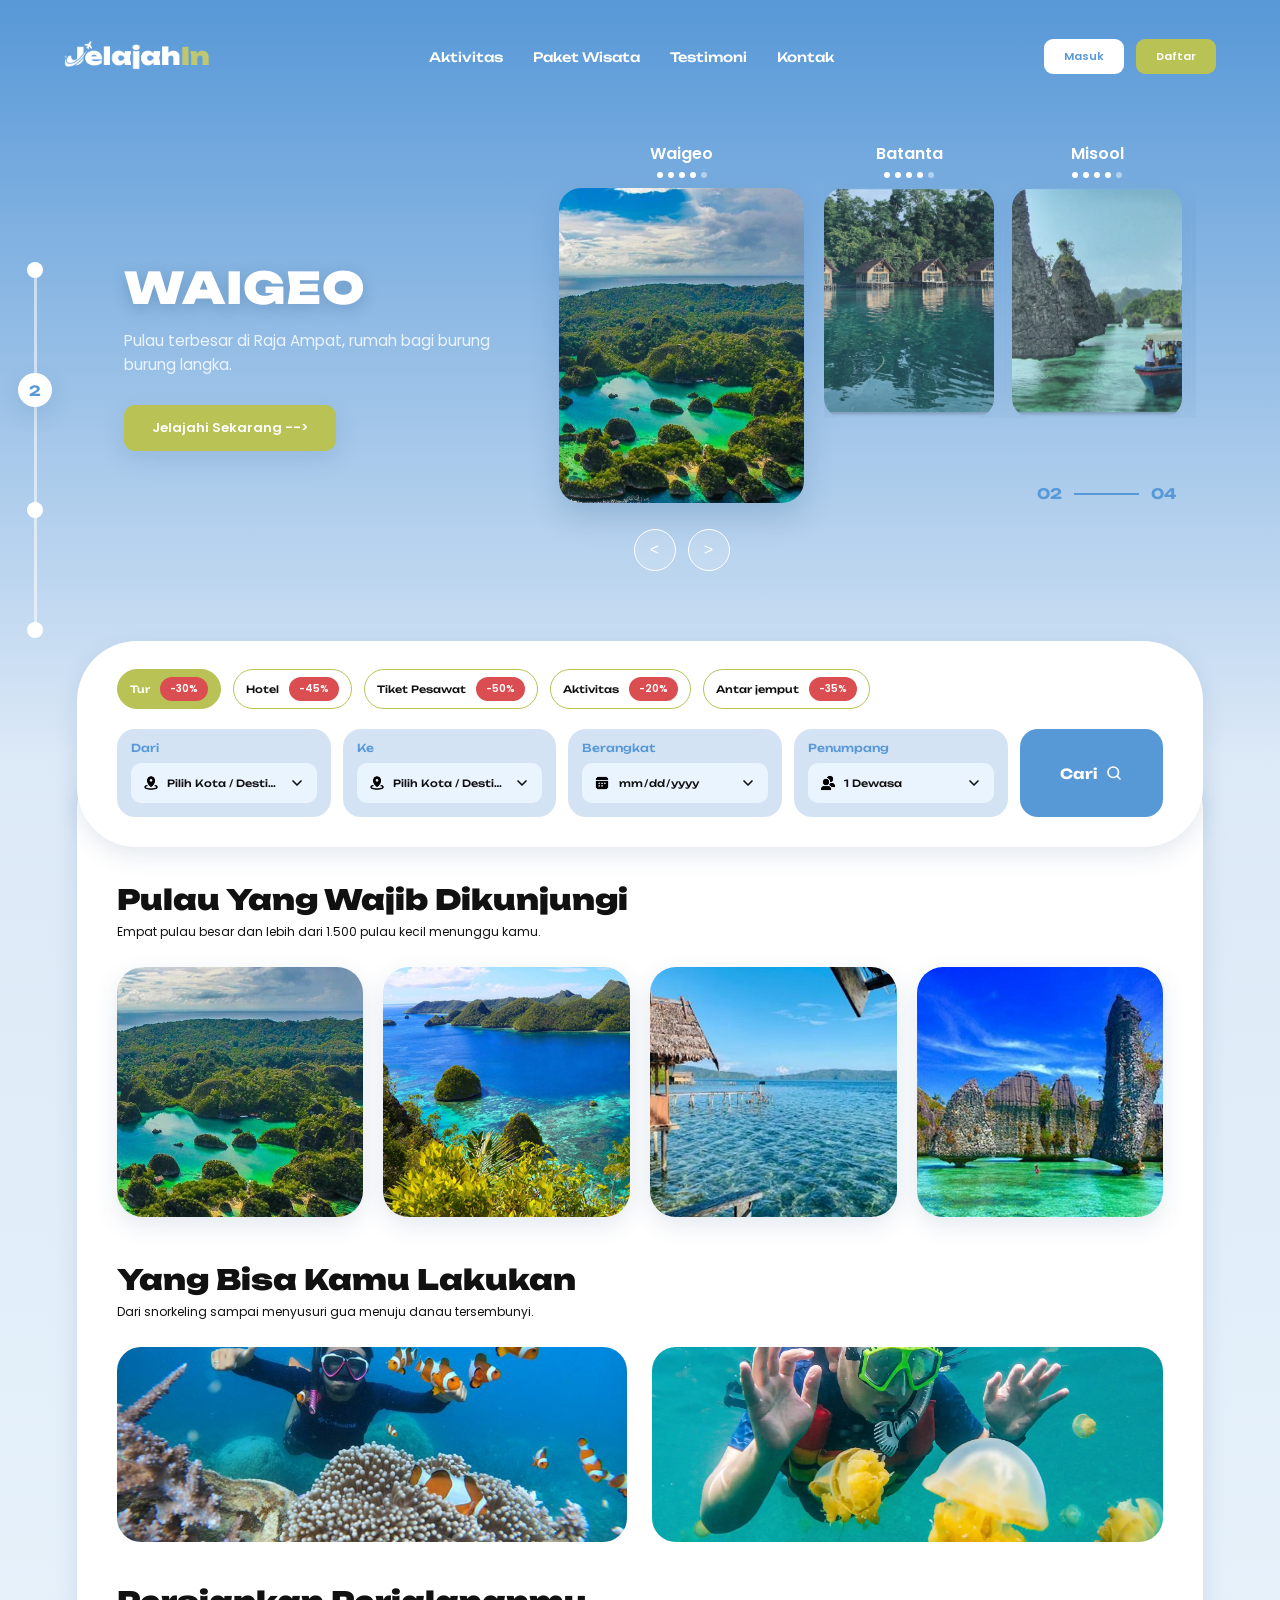
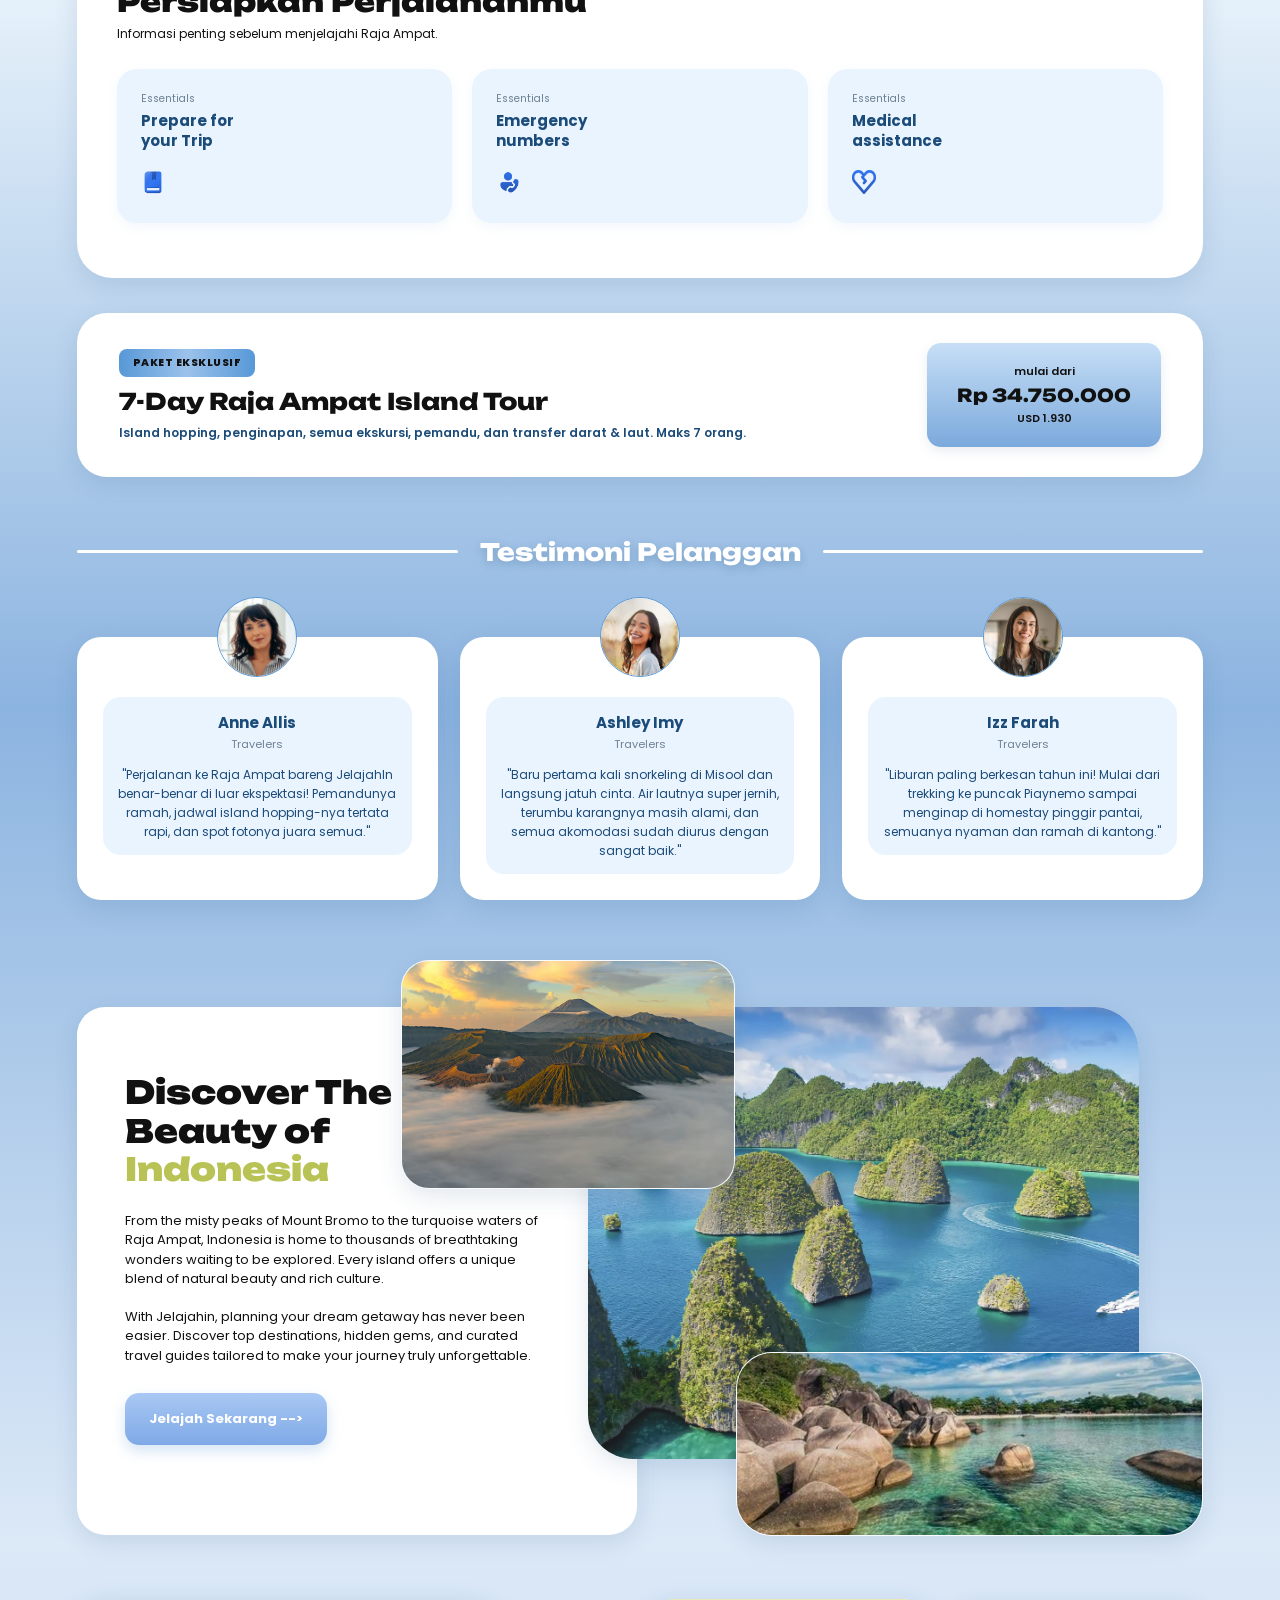
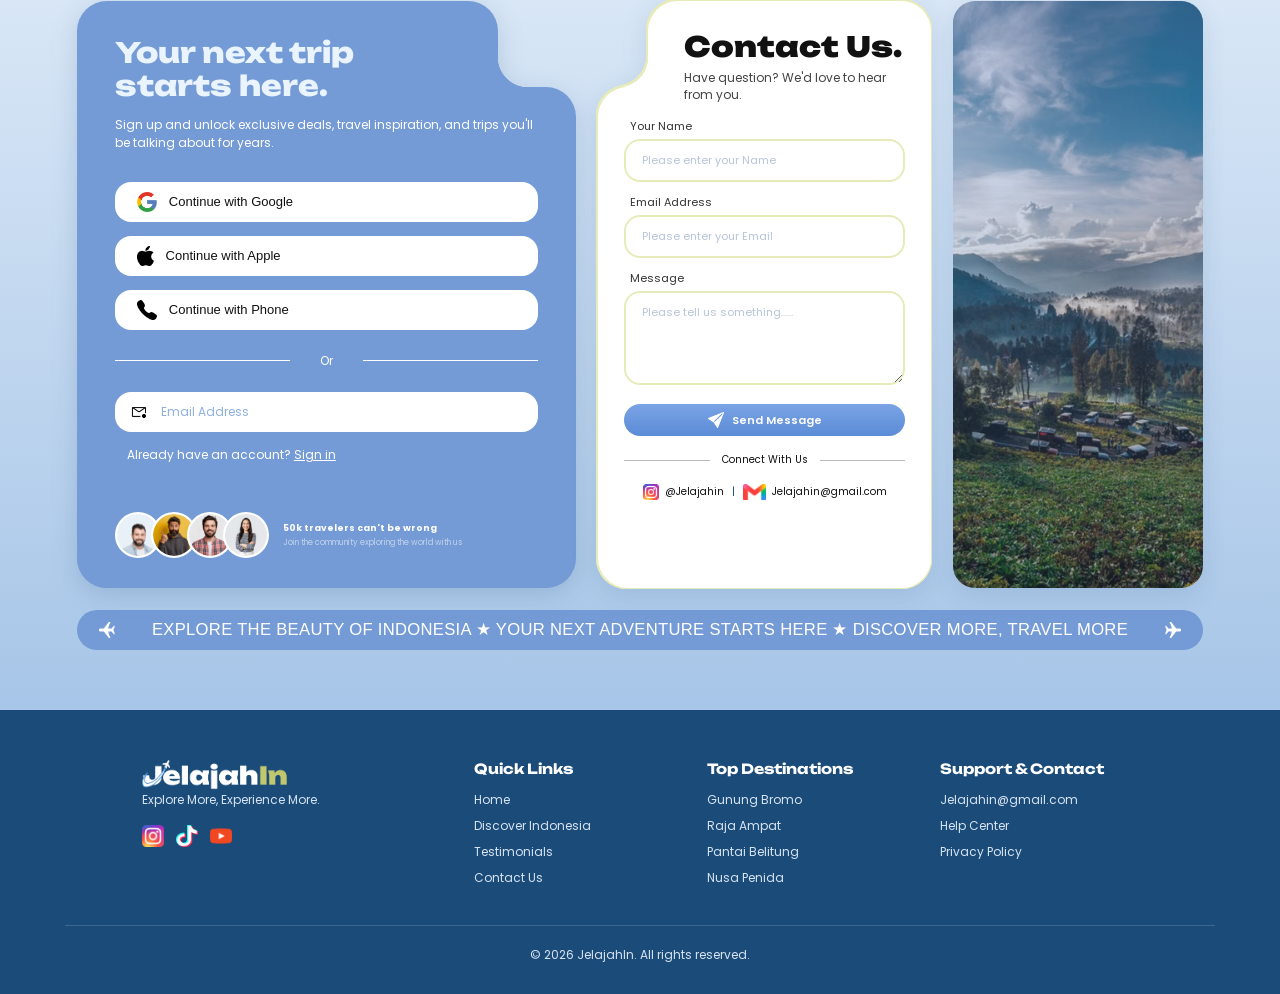
==== commit 35d43191: "update" ====
--- a/index.html
+++ b/index.html
@@ -26,88 +26,12 @@
             </ul>
 
             <div class="nav-button">
-                <a href="#">Masuk</a>
-                <a href="#">Daftar</a>
+                <a href="#kontak">Masuk</a>
+                <a href="#kontak">Daftar</a>
             </div>
         </nav>
     </header>
 
-<<<<<<< HEAD
-
-    <!-- Hero Section -->
-    <main>
-
-        <!-- Scroll Indicator -->
-        <div class="scroll-progress" id="scrollProgress">
-            <span class="scroll-dot top"></span>
-
-            <div class="scroll-track">
-                <span class="scroll-active" id="scrollActive"></span>
-            </div>
-
-            <span class="scroll-dot bottom"></span>
-        </div>
-
-        <section class="hero">
-
-            <!-- Hero Text -->
-            <div class="hero-content">
-                <h1 id="destTitle">WAIGEO</h1>
-
-                <p id="destDesc">
-                    Pulau terbesar di Raja Ampat, rumah bagi
-                    burung-burung langka.
-                </p>
-
-                <a href="destinasi.html" class="btn-jelajah">
-                    Jelajahi Sekarang --&gt;
-                </a>
-            </div>
-
-            <!-- Hero Slider -->
-            <div class="hero-image">
-
-                <!-- Gambar utama -->
-                <div class="hero-image">
-                    <img src="assets/asset/waigeomain.png" alt="Pulau Waigeo">
-                    <img src="assets/asset/batantamain.png" alt="Pulau Batanta">
-                    <img src="assets/asset/misoolmain.png" alt="Pulau Misool">
-                    <img src="assets/asset/salawatimain.png" alt="Pulau Salawati">
-                </div>
-
-                <!-- kartu destinasi -->
-                <div class="cards-container" id="cardsContainer"></div>
-
-                <!-- tombol slider -->
-                <div class="slider-controls">
-                    <div class="nav-buttons">
-                        <button id="prevBtn" aria-label="Sebelumnya">&lt;</button>
-                        <button id="nextBtn" aria-label="Selanjutnya">&gt;</button>
-                    </div>
-                    <div class="page-indicator">
-                        <span id="currentPage">01</span>
-                        <span class="dash">———</span>
-                        <span id="totalPage">04</span>
-                    </div>
-                </div>
-            </div>
-            </div>
-        </section>
-
-        <!-- Filter Destinasi -->
-        <section class="search-section" id="search-section">
-
-            <div class="search-filter">
-
-                <div class="filter-item">
-                    <label for="lokasi">Lokasi</label>
-                    <select id="lokasi" name="lokasi">
-                        <option value="">Pilih Lokasi</option>
-                        <option value="raja-ampat">Raja Ampat</option>
-                        <option value="bali">Bali</option>
-                        <option value="lombok">Lombok</option>
-                    </select>
-=======
     <!-- Hero Section -->
     <main>
 
@@ -153,7 +77,6 @@
                         <span class="dash"></span>
                         <span id="totalPage">04</span>
                     </div>
->>>>>>> 3036b95baa2ff6ee9919a90d111d7c9352c0d09e
                 </div>
 
                 <!-- tombol slider -->
@@ -163,26 +86,6 @@
                         <button id="nextBtn" aria-label="Selanjutnya">&gt;</button>
                     </div>
                 </div>
-<<<<<<< HEAD
-
-                <div class="filter-item">
-                    <label for="tanggal">Tanggal</label>
-                    <input type="date" id="tanggal" name="tanggal">
-                </div>
-
-                <div class="filter-item">
-                    <label for="wisatawan">Wisatawan</label>
-                    <select id="wisatawan" name="wisatawan">
-                        <option value="">Jumlah Wisatawan</option>
-                        <option value="1">1 Orang</option>
-                        <option value="2">2 Orang</option>
-                        <option value="3">3 Orang</option>
-                        <option value="4">4 Orang</option>
-                    </select>
-                </div>
-                <button type="button">Cari</button>
-=======
->>>>>>> 3036b95baa2ff6ee9919a90d111d7c9352c0d09e
             </div>
         </section>
 
@@ -199,40 +102,11 @@
                     <button type="button" class="tab">Antar jemput <span class="badge">-35%</span></button>
                 </div>
 
-<<<<<<< HEAD
-                <article class="destination-card">
-                    <img src="assets/asset/waigeo.png" alt="Pulau Waigeo">
-                    <h3>Waigeo</h3>
-                    <p>Menikmati keindahan alam dan laut Raja Ampat.</p>
-                    <a href="destinasi.html">Lihat Detail</a>
-                </article>
-
-                <article class="destination-card">
-                    <img src="assets/asset/batanta.png" alt="Pulau Batanta">
-                    <h3>Batanta</h3>
-                    <p>Pulau dengan suasana alam yang indah dan tenang.</p>
-                    <a href="destinasi.html">Lihat Detail</a>
-                </article>
-
-                <article class="destination-card">
-                    <img src="assets/asset/misool.png" alt="Pulau Misool">
-                    <h3>Misool</h3>
-                    <p>Pesona laut biru dan gugusan pulau yang indah.</p>
-                    <a href="destinasi.html">Lihat Detail</a>
-                </article>
-
-                <article class="destination-card">
-                    <img src="assets/asset/salawati.png" alt="Pulau Wayag">
-                    <h3>Wayag</h3>
-                    <p>Pemandangan pulau karst yang menjadi ikon Raja Ampat.</p>
-                    <a href="destinasi.html">Lihat Detail</a>
-                </article>
-=======
                 <div class="filter-row">
                     <div class="filter-item">
                         <label for="dari">Dari</label>
                         <div class="field">
-                            <svg class="icon" viewBox="0 0 24 24" fill="currentColor"><path d="M12 2a7 7 0 0 0-7 7c0 5.2 7 13 7 13s7-7.8 7-13a7 7 0 0 0-7-7zm0 9.5A2.5 2.5 0 1 1 12 6.5a2.5 2.5 0 0 1 0 5z"/></svg>
+                            <img src="assets/asset/lokasi.png" alt="lokasi" class="sosmed">
                             <select id="dari" name="dari">
                                 <option value="">Pilih Kota / Destinasi</option>
                                 <option value="jakarta">Jakarta</option>
@@ -240,38 +114,47 @@
                                 <option value="makassar">Makassar</option>
                                 <option value="sorong">Sorong</option>
                             </select>
-                            <svg class="chevron" viewBox="0 0 24 24" fill="none" stroke="currentColor" stroke-width="2.5" stroke-linecap="round" stroke-linejoin="round"><path d="M6 9l6 6 6-6"/></svg>
+                            <svg class="chevron" viewBox="0 0 24 24" fill="none" stroke="currentColor"
+                                stroke-width="2.5" stroke-linecap="round" stroke-linejoin="round">
+                                <path d="M6 9l6 6 6-6" />
+                            </svg>
                         </div>
                     </div>
 
                     <div class="filter-item">
                         <label for="ke">Ke</label>
                         <div class="field">
-                            <svg class="icon" viewBox="0 0 24 24" fill="currentColor"><path d="M12 2a7 7 0 0 0-7 7c0 5.2 7 13 7 13s7-7.8 7-13a7 7 0 0 0-7-7zm0 9.5A2.5 2.5 0 1 1 12 6.5a2.5 2.5 0 0 1 0 5z"/></svg>
-                            <select id="ke" name="ke">
+                            <img src="assets/asset/lokasi.png" alt="lokasi" class="sosmed">
+                            <select name="ke" id="ke">
                                 <option value="">Pilih Kota / Destinasi</option>
                                 <option value="waigeo">Waigeo</option>
                                 <option value="batanta">Batanta</option>
                                 <option value="salawati">Salawati</option>
                                 <option value="misool">Misool</option>
                             </select>
-                            <svg class="chevron" viewBox="0 0 24 24" fill="none" stroke="currentColor" stroke-width="2.5" stroke-linecap="round" stroke-linejoin="round"><path d="M6 9l6 6 6-6"/></svg>
+                            <svg class="chevron" viewBox="0 0 24 24" fill="none" stroke="currentColor"
+                                stroke-width="2.5" stroke-linecap="round" stroke-linejoin="round">
+                                <path d="M6 9l6 6 6-6" />
+                            </svg>
                         </div>
                     </div>
 
                     <div class="filter-item">
                         <label for="tanggal">Berangkat</label>
                         <div class="field">
-                            <svg class="icon" viewBox="0 0 24 24" fill="currentColor"><path d="M7 2v2H5a2 2 0 0 0-2 2v14a2 2 0 0 0 2 2h14a2 2 0 0 0 2-2V6a2 2 0 0 0-2-2h-2V2h-2v2H9V2H7zM5 10h14v10H5V10zm2 2v2h2v-2H7zm4 0v2h2v-2h-2zm4 0v2h2v-2h-2z"/></svg>
+                            <img src="assets/asset/calendar.png" alt="tanggal" class="sosmed">
                             <input type="date" id="tanggal" name="tanggal">
-                            <svg class="chevron" viewBox="0 0 24 24" fill="none" stroke="currentColor" stroke-width="2.5" stroke-linecap="round" stroke-linejoin="round"><path d="M6 9l6 6 6-6"/></svg>
+                            <svg class="chevron" viewBox="0 0 24 24" fill="none" stroke="currentColor"
+                                stroke-width="2.5" stroke-linecap="round" stroke-linejoin="round">
+                                <path d="M6 9l6 6 6-6" />
+                            </svg>
                         </div>
                     </div>
 
                     <div class="filter-item">
                         <label for="wisatawan">Penumpang</label>
                         <div class="field">
-                            <svg class="icon" viewBox="0 0 24 24" fill="currentColor"><path d="M9 12a4 4 0 1 0 0-8 4 4 0 0 0 0 8zm0 2c-3.3 0-8 1.7-8 5v2h16v-2c0-3.3-4.7-5-8-5zm8-3a3 3 0 1 0 0-6 3 3 0 0 0 0 6zm1 2.2c2.3.4 5 1.6 5 3.8v2h-4v-2c0-1.6-.4-2.9-1-3.8z"/></svg>
+                            <img src="assets/asset/orang.png" alt="jumlah penumpang" class="sosmed">
                             <select id="wisatawan" name="wisatawan">
                                 <option value="1">1 Dewasa</option>
                                 <option value="2">2 Dewasa</option>
@@ -280,11 +163,18 @@
                                 <option value="5">5 Dewasa</option>
                                 <option value="6">6 Dewasa</option>
                             </select>
-                            <svg class="chevron" viewBox="0 0 24 24" fill="none" stroke="currentColor" stroke-width="2.5" stroke-linecap="round" stroke-linejoin="round"><path d="M6 9l6 6 6-6"/></svg>
-                        </div>
-                    </div>
-
-                    <button type="submit" class="btn-cari">Cari <svg class="search-icon" viewBox="0 0 24 24" fill="none" stroke="currentColor" stroke-width="2.2" stroke-linecap="round"><circle cx="11" cy="11" r="7"/><path d="M20 20l-3.5-3.5"/></svg></button>
+                            <svg class="chevron" viewBox="0 0 24 24" fill="none" stroke="currentColor"
+                                stroke-width="2.5" stroke-linecap="round" stroke-linejoin="round">
+                                <path d="M6 9l6 6 6-6" />
+                            </svg>
+                        </div>
+                    </div>
+
+                    <button type="submit" class="btn-cari">Cari <svg class="search-icon" viewBox="0 0 24 24" fill="none"
+                            stroke="currentColor" stroke-width="2.2" stroke-linecap="round">
+                            <circle cx="11" cy="11" r="7" />
+                            <path d="M20 20l-3.5-3.5" />
+                        </svg></button>
                 </div>
             </form>
 
@@ -296,7 +186,7 @@
 
                     <div class="island-grid">
                         <!-- Kartu Waigeo -->
-                        <div class="island-card" style="background-image: url('assets/asset/waigeomain.jpg');">
+                        <div class="island-card" style="background-image: url('assets/asset/waigeo.png');">
                             <div class="island-overlay">
                                 <h3>Waigeo</h3>
                                 <p>Pulau terbesar, rumah bagi burung langka dan kota Waisai.</p>
@@ -304,7 +194,7 @@
                         </div>
 
                         <!-- Kartu Batanta -->
-                        <div class="island-card" style="background-image: url('assets/asset/batantamain.jpg');">
+                        <div class="island-card" style="background-image: url('assets/asset/batanta.png');">
                             <div class="island-overlay">
                                 <h3>Batanta</h3>
                                 <p>Puncak tertinggi kepulauan: Gunung Batanta, 1.184 m.</p>
@@ -312,7 +202,7 @@
                         </div>
 
                         <!-- Kartu Salawati -->
-                        <div class="island-card" style="background-image: url('assets/asset/salawatimain.jpg');">
+                        <div class="island-card" style="background-image: url('assets/asset/salawati.png');">
                             <div class="island-overlay">
                                 <h3>Salawati</h3>
                                 <p>Flora dan fauna khatulistiwa yang masih asri.</p>
@@ -320,7 +210,7 @@
                         </div>
 
                         <!-- Kartu Misool -->
-                        <div class="island-card" style="background-image: url('assets/asset/misoolmain.jpg');">
+                        <div class="island-card" style="background-image: url('assets/asset/misool.png');">
                             <div class="island-overlay">
                                 <h3>Misool</h3>
                                 <p>Paling terpencil dan paling memukau. Favorit untuk tur.</p>
@@ -335,19 +225,28 @@
 
                     <div class="activity-grid">
                         <div class="activity-card">
-                            <img src="assets/asset/snorkeling.jpg" alt="Snorkeling">
-                            <div class="activity-content">
-                                <h3>Snorkeling</h3>
-                                <p>Berenang bersama ikan karang, pari manta, dan penyu di salah satu laut terkaya di
-                                    dunia.</p>
+                            <img src="assets/asset/snorkling.png" alt="Snorkeling">
+                            <div class="activity-reveal">
+                                <div class="activity-reveal-inner">
+                                    <div class="activity-content">
+                                        <h3>Snorkeling</h3>
+                                        <p>Berenang bersama ikan karang, pari manta, dan penyu di salah satu laut
+                                            terkaya di dunia.</p>
+                                    </div>
+                                </div>
                             </div>
                         </div>
 
                         <div class="activity-card">
-                            <img src="assets/asset/ubur-ubur.jpg" alt="Danau Ubur-ubur">
-                            <div class="activity-content">
-                                <h3>Danau Ubur-ubur</h3>
-                                <p>Berenang bersama ubur-ubur tak menyengat di danau payau di dalam pulau karang.</p>
+                            <img src="assets/asset/ubur2.png" alt="Danau Ubur-ubur">
+                            <div class="activity-reveal">
+                                <div class="activity-reveal-inner">
+                                    <div class="activity-content">
+                                        <h3>Danau Ubur-ubur</h3>
+                                        <p>Berenang bersama ubur-ubur tak menyengat di danau payau di dalam pulau
+                                            karang.</p>
+                                    </div>
+                                </div>
                             </div>
                         </div>
                     </div>
@@ -362,7 +261,7 @@
                             <span class="prep-tag">Essentials</span>
                             <h4>Prepare for<br>your Trip</h4>
                             <div class="prep-icon">
-                                <img src="assets/asset/icon-trip.svg" alt="Trip">
+                                <img src="assets/asset/book.png" alt="Trip">
                             </div>
                         </div>
 
@@ -370,7 +269,7 @@
                             <span class="prep-tag">Essentials</span>
                             <h4>Emergency<br>numbers</h4>
                             <div class="prep-icon">
-                                <img src="assets/asset/icon-emergency.svg" alt="Emergency">
+                                <img src="assets/asset/personcall.png" alt="Emergency">
                             </div>
                         </div>
 
@@ -378,12 +277,11 @@
                             <span class="prep-tag">Essentials</span>
                             <h4>Medical<br>assistance</h4>
                             <div class="prep-icon">
-                                <img src="assets/asset/icon-medical.svg" alt="Medical">
-                            </div>
-                        </div>
-                    </div>
-                </div>
->>>>>>> 3036b95baa2ff6ee9919a90d111d7c9352c0d09e
+                                <img src="assets/asset/hearth.png" alt="Medical">
+                            </div>
+                        </div>
+                    </div>
+                </div>
 
             </div>
 
@@ -413,27 +311,33 @@
 
             <div class="testimoni-kotak">
                 <div class="kotak-pembungkus">
-                    <img src="" alt="Anne Allis">
+                    <img src="assets/asset/anne.jpg" alt="Anne Allis">
                     <div class="kotak">
                         <h3>Anne Allis</h3>
                         <p class="subjudul">Travelers</p>
-                        <p></p>
+                        <p class="isinya">"Perjalanan ke Raja Ampat bareng JelajahIn benar-benar di luar ekspektasi!
+                            Pemandunya ramah,
+                            jadwal island hopping-nya tertata rapi, dan spot fotonya juara semua."</p>
                     </div>
                 </div>
                 <div class="kotak-pembungkus">
-                    <img src="" alt="Ashley Imy">
+                    <img src="assets/asset/ashley.jpg" alt="Ashley Imy">
                     <div class="kotak">
                         <h3>Ashley Imy</h3>
                         <p class="subjudul">Travelers</p>
-                        <p></p>
+                        <p class="isinya">"Baru pertama kali snorkeling di Misool dan langsung jatuh cinta. Air lautnya
+                            super jernih,
+                            terumbu karangnya masih alami, dan semua akomodasi sudah diurus dengan sangat baik."</p>
                     </div>
                 </div>
                 <div class="kotak-pembungkus">
-                    <img src="" alt="Izz Farah">
+                    <img src="assets/asset/izz.jpg" alt="Izz Farah">
                     <div class="kotak">
                         <h3>Izz Farah</h3>
                         <p class="subjudul">Travelers</p>
-                        <p></p>
+                        <p class="isinya">"Liburan paling berkesan tahun ini! Mulai dari trekking ke puncak Piaynemo
+                            sampai menginap di
+                            homestay pinggir pantai, semuanya nyaman dan ramah di kantong."</p>
                     </div>
                 </div>
             </div>
@@ -447,12 +351,12 @@
                     natural beauty and rich culture.</p>
                 <p>With Jelajahin, planning your dream getaway has never been easier. Discover top destinations, hidden
                     gems, and curated travel guides tailored to make your journey truly unforgettable.</p>
-                <a href="#" class="btn-disc">Jelajah Sekarang --&gt;</a>
+                <a href="destinasi.html" class="btn-disc">Jelajah Sekarang --&gt;</a>
             </div>
             <div class="gambar-dis">
-                <img src="" alt="Gunung Bromo">
-                <img src="" alt="Raja Ampat">
-                <img src="" alt="Pantai Indonesia">
+                <img src="assets/asset/bro.png" alt="Gunung Bromo">
+                <img src="assets/asset/mainim.png" alt="Raja Ampat">
+                <img src="assets/asset/lands.png" alt="Pantai Indonesia">
             </div>
         </section>
 
@@ -487,14 +391,14 @@
                         </div>
                     </form>
 
-                    <p class="signin-link">Already have an account? <a href="#">Sign in</a></p>
+                    <p class="signin-link">Already have an account? <a href="#kontak">Sign in</a></p>
 
                     <div class="community-info">
                         <div class="avatar-group">
-                            <img src="user1.jpg" alt="Traveler 1">
-                            <img src="user2.jpg" alt="Traveler 2">
-                            <img src="user3.jpg" alt="Traveler 3">
-                            <img src="user4.jpg" alt="Traveler 4">
+                            <img src="assets/asset/grup/Ellipse 16.svg" alt="Traveler 1">
+                            <img src="assets/asset/grup/Ellipse 17.svg" alt="Traveler 2">
+                            <img src="assets/asset/grup/Ellipse 18.svg" alt="Traveler 3">
+                            <img src="assets/asset/grup/Ellipse 19.svg" alt="Traveler 4">
                         </div>
                         <div class="community-text">
                             <strong>50k travelers can't be wrong</strong>
@@ -526,7 +430,7 @@
                         </div>
 
                         <button type="submit" class="btn-send">
-                            <img src="icon-send.svg" alt="" class="sosmed"> Send Message
+                            <img src="assets/asset/send.png" alt="" class="sosmed"> Send Message
                         </button>
                     </form>
 
@@ -544,15 +448,15 @@
 
                 <!-- gambar -->
                 <div class="side-image">
-                    <img src="pemandangan-bromo.jpg" alt="Pemandangan Pegunungan Indonesia">
+                    <img src="assets/asset/her.png" alt="Pemandangan Pegunungan Indonesia">
                 </div>
             </div>
 
             <!-- banner -->
             <div class="bottom-banner">
-                <img src="icon-plane-left.svg" alt="Plane">
+                <img src="assets/asset/plane.png" alt="Plane" class="sosmed">
                 <p>EXPLORE THE BEAUTY OF INDONESIA ★ YOUR NEXT ADVENTURE STARTS HERE ★ DISCOVER MORE, TRAVEL MORE</p>
-                <img src="icon-plane-right.svg" alt="Plane">
+                <img src="assets/asset/plane2.png" alt="Plane" class="sosmed">
             </div>
         </section>
 
@@ -563,12 +467,14 @@
 
             <!-- brand -->
             <div class="footer-brand">
-                <h2 class="logo-text">Jelajah<span>In</span></h2>
+                <div class="logo">
+                    <img src="assets/logo.png" alt="JelajahIn Logo">
+                </div>
                 <p>Explore More, Experience More.</p>
                 <div class="footer-socials">
-                    <a href="#"><img src="icon-ig-white.svg" alt="Instagram"></a>
-                    <a href="#"><img src="icon-tiktok-white.svg" alt="TikTok"></a>
-                    <a href="#"><img src="icon-yt-white.svg" alt="YouTube"></a>
+                    <a href="#"><img src="assets/asset/insta.png" alt="Instagram"></a>
+                    <a href="#"><img src="assets/asset/tiktok.png" alt="TikTok"></a>
+                    <a href="#"><img src="assets/asset/yt.png" alt="YouTube"></a>
                 </div>
             </div>
 
@@ -587,10 +493,10 @@
             <div class="footer-links">
                 <h4>Top Destinations</h4>
                 <ul>
-                    <li><a href="#">Gunung Bromo</a></li>
-                    <li><a href="#">Raja Ampat</a></li>
-                    <li><a href="#">Pantai Belitung</a></li>
-                    <li><a href="#">Nusa Penida</a></li>
+                    <li><a href="destinasi.html">Gunung Bromo</a></li>
+                    <li><a href="destinasi.html">Raja Ampat</a></li>
+                    <li><a href="destinasi.html">Pantai Belitung</a></li>
+                    <li><a href="destinasi.html">Nusa Penida</a></li>
                 </ul>
             </div>
 
@@ -599,7 +505,6 @@
                 <h4>Support &amp; Contact</h4>
                 <ul>
                     <li><a href="mailto:Jelajahin@gmail.com">Jelajahin@gmail.com</a></li>
-                    <li><a href="#">@Jelajahin</a></li>
                     <li><a href="#">Help Center</a></li>
                     <li><a href="#">Privacy Policy</a></li>
                 </ul>
--- a/vanilla.css
+++ b/vanilla.css
@@ -45,6 +45,7 @@
     --white: #FFFFFF;
     --text-gray: #6F8293;
     --border: #D8E6F0;
+    --signup-blue: #759BD6;
 
     --shadow: 0 8px 25px rgba(27, 75, 121, 0.12);
     --shadow-hover: 0 14px 30px rgba(27, 75, 121, 0.18);
@@ -102,13 +103,6 @@
     display: flex;
     align-items: center;
     justify-content: space-between;
-<<<<<<< HEAD
-    font-family: var(--sub-font);
-}
-.logo {
-    max-width: auto;
-    max-height: 2rem;
-=======
     gap: 25px;
 }
 
@@ -117,7 +111,6 @@
     height: auto;
     display: block;
     object-fit: contain;
->>>>>>> 3036b95baa2ff6ee9919a90d111d7c9352c0d09e
 }
 
 nav ul {
@@ -377,6 +370,11 @@
     justify-content: center;
     z-index: 100;
     pointer-events: none;
+    transition: opacity var(--transition);
+}
+
+.scroll-progress.hide {
+    opacity: 0;
 }
 
 .scroll-track {
@@ -534,14 +532,6 @@
     cursor: pointer;
 }
 
-.field .icon {
-    width: 18px;
-    height: 18px;
-    flex-shrink: 0;
-    color: #111111;
-    pointer-events: none;
-}
-
 .field .chevron {
     width: 16px;
     height: 16px;
@@ -629,11 +619,17 @@
     box-shadow: var(--shadow-hover);
 }
 
+.island-card:hover .island-overlay {
+    transform: translateY(0);
+}
+
 .island-overlay {
     width: 100%;
     padding: 120px 20px 20px;
     background: linear-gradient(to top, rgba(87, 141, 212, 0.95) 0%, rgba(87, 141, 212, 0.7) 40%, transparent 100%);
     color: var(--white);
+    transform: translateY(100%);
+    transition: transform 0.5s cubic-bezier(0.22, 1, 0.36, 1);
 }
 
 .island-overlay h3 {
@@ -653,17 +649,7 @@
     display: grid;
     grid-template-columns: repeat(2, 1fr);
     gap: 25px;
-}
-
-.activity-card {
-    position: relative;
-    display: flex;
-    flex-direction: column;
-    transition: var(--transition);
-}
-
-.activity-card:hover {
-    transform: translateY(-5px);
+    align-items: start;         
 }
 
 .activity-card img {
@@ -673,6 +659,19 @@
     border-radius: 24px;
     position: relative;
     z-index: 2;
+    display: block;
+}
+
+.activity-reveal {
+    display: grid;
+    grid-template-rows: 0fr;
+    margin-top: -22px;          
+    transition: grid-template-rows 0.5s cubic-bezier(0.22, 1, 0.36, 1);
+}
+
+.activity-reveal-inner {
+    min-height: 0;
+    overflow: hidden;           
 }
 
 .activity-content {
@@ -680,9 +679,9 @@
     border-top: none;
     border-radius: 0 0 22px 22px;
     padding: 34px 22px 20px;
-    margin-top: -22px;
     background-color: var(--white);
-    z-index: 1;
+    transform: translateY(-100%);
+    transition: transform 0.5s cubic-bezier(0.22, 1, 0.36, 1);
 }
 
 .activity-content h3 {
@@ -698,10 +697,22 @@
     color: var(--text-gray);
 }
 
+.activity-card:hover .activity-reveal {
+    grid-template-rows: 1fr;
+}
+
+.activity-card:hover .activity-content {
+    transform: translateY(0);
+}
+
 .prep-grid {
     display: grid;
     grid-template-columns: repeat(3, 1fr);
     gap: 20px;
+}
+
+.prep-block h2 {
+    margin-top: 4rem;
 }
 
 .prep-card {
@@ -878,6 +889,12 @@
     margin-bottom: 2px;
 }
 
+.isinya {
+    font-size: 12px;
+    line-height: 1.6;
+    color: var(--navy);
+}
+
 .subjudul {
     font-size: 11px;
     color: var(--text-gray);
@@ -885,117 +902,169 @@
     margin-bottom: 12px;
 }
 
-.kotak p {
-    font-size: 12px;
-    line-height: 1.6;
-    color: var(--text-gray);
-}
-
 .disc-sect {
+    position: relative;
     width: 88%;
     max-width: 1150px;
+    height: 576px;
     margin: 0 auto 65px;
-    display: grid;
-    grid-template-columns: 1fr 1.3fr;
-    gap: 30px;
-    align-items: center;
 }
 
 .card-disc {
+    position: absolute;
+    left: 0;
+    top: 47px;
+    z-index: 1;
+    width: 49.7%;
+    height: 528px;
+    padding: 66px 48px 0;
+    border-radius: 28px;
     background-color: var(--white);
-    border-radius: 32px;
-    padding: 45px 40px;
     box-shadow: var(--shadow);
 }
 
 .card-disc h2 {
-    font-family: var(--font-x-bold);
-    font-size: 25px;
+    max-width: 300px;
+    font-family: var(--font-black);
+    font-size: 32px;
+    line-height: 1.2;
     color: #111111;
-    margin-bottom: 14px;
+    margin-bottom: 22px;
 }
 
 .card-disc h2 span {
+    display: block;
     color: var(--pistachio);
 }
 
 .card-disc p {
+    max-width: 420px;
     font-size: 13px;
-    line-height: 1.7;
-    color: var(--text-gray);
-    margin-bottom: 14px;
+    line-height: 1.5;
+    color: #111111;
+    margin-bottom: 18px;
 }
 
 .btn-disc {
     display: inline-block;
     margin-top: 10px;
-    padding: 12px 26px;
-    border-radius: 12px;
-    background-color: var(--iced-denim);
-    color: var(--white);
-    font-size: 12px;
-    font-weight: 600;
+    padding: 16px 24px;
+    border-radius: 14px;
+    background: linear-gradient(180deg, #A9C8F4 0%, #7FA9E6 100%);
+    box-shadow: 0 6px 14px rgba(87, 152, 215, 0.25);
+    color: var(--white);
+    font-size: 13px;
+    font-weight: 700;
     transition: var(--transition);
 }
 
 .btn-disc:hover {
-    background-color: var(--navy);
     transform: translateY(-3px);
-}
-
-.gambar-dis {
-    display: grid;
-    grid-template-columns: repeat(2, 1fr);
-    gap: 16px;
+    box-shadow: var(--shadow-hover);
 }
 
 .gambar-dis img {
-    width: 100%;
-    height: 220px;
+    position: absolute;
+    display: block;
     object-fit: cover;
-    border-radius: 24px;
+    background: var(--iced);
     box-shadow: var(--shadow);
-    background: var(--iced);
-}
-
-.gambar-dis img:first-child {
-    grid-column: 1 / -1;
+}
+
+.gambar-dis img:nth-child(1) {
+    left: 28.8%;
+    top: 0;
+    z-index: 3;
+    width: 29.6%;
+    height: 229px;
+    border: 1.5px solid rgba(255, 255, 255, 0.7);
+    border-radius: 28px;
+}
+
+.gambar-dis img:nth-child(2) {
+    left: 45.4%;
+    top: 47px;
+    z-index: 2;
+    width: 48.9%;
+    height: 452px;
+    border-radius: 0 45px 0 45px;
+}
+
+.gambar-dis img:nth-child(3) {
+    right: 0;
+    top: 392px;
+    z-index: 3;
+    width: 41.5%;
+    height: 184px;
+    border: 1.5px solid rgba(255, 255, 255, 0.7);
+    border-radius: 36px;
 }
 
 .auth-contact-sec {
     width: 100%;
-    margin: 0 0 0;
 }
 
 .main-columns {
     width: 88%;
     max-width: 1150px;
-    margin: 0 auto 50px;
+    margin: 0 auto 22px;
     display: grid;
-    grid-template-columns: 1fr 1fr 0.7fr;
-    gap: 28px;
-}
-
-.card-signup,
-.card-contact {
-    background-color: var(--white);
-    border-radius: 28px;
-    padding: 36px;
-    box-shadow: var(--shadow);
-}
-
-.card-signup h2,
-.card-contact h2 {
+    grid-template-columns: 1.5fr 1fr 0.75fr;
+    gap: 22px;
+}
+
+.card-signup {
+    --r: 30px;
+    --nw: 78px;
+    --nh: 86px;
+    --bg: var(--signup-blue);
+    position: relative;
+    display: flex;
+    flex-direction: column;
+    padding: 36px 38px 30px;
+    background: radial-gradient(circle at 100% 0, transparent var(--r), var(--bg) calc(var(--r) + 0.5px))
+                right calc(var(--nw) - var(--r)) top calc(var(--nh) - var(--r)) / var(--r) var(--r) no-repeat;
+    filter: drop-shadow(0 6px 12px rgba(27, 75, 121, 0.18));
+}
+
+.card-signup::before,
+.card-signup::after {
+    content: "";
+    position: absolute;
+    z-index: -1;
+    border-radius: var(--r);
+    background: var(--bg);
+}
+
+.card-signup::before {
+    top: 0;
+    right: var(--nw);
+    bottom: 0;
+    left: 0;
+}
+
+.card-signup::after {
+    top: var(--nh);
+    right: 0;
+    bottom: 0;
+    left: 0;
+}
+
+.card-signup h2 {
+    max-width: 300px;
     font-family: var(--font-x-bold);
-    font-size: 22px;
-    color: #111111;
-    margin-bottom: 8px;
-}
-
-.subtitle {
+    font-size: 28px;
+    line-height: 1.15;
+    color: var(--iced);
+    margin-bottom: 14px;
+}
+
+.card-signup .subtitle {
+    max-width: 440px;
     font-size: 12px;
-    color: var(--text-gray);
-    margin-bottom: 22px;
+    line-height: 1.5;
+    color: var(--white);
+    margin-bottom: 30px;
 }
 
 .sosmed {
@@ -1006,50 +1075,72 @@
 .social-buttons {
     display: flex;
     flex-direction: column;
-    gap: 10px;
-    margin-bottom: 18px;
+    gap: 14px;
+    margin-bottom: 22px;
 }
 
 .btn-social {
     width: 100%;
-    padding: 11px 16px;
-    border: 1px solid var(--border);
-    border-radius: 12px;
+    height: 40px;
+    padding: 0 22px;
+    border: none;
+    border-radius: 16px;
     background-color: var(--white);
-    color: var(--navy);
+    color: #111111;
     font-family: var(--sub-font);
-    font-size: 12px;
-    font-weight: 600;
+    font-size: 13px;
+    font-weight: 500;
     display: flex;
     align-items: center;
-    justify-content: center;
-    gap: 10px;
+    justify-content: flex-start;
+    gap: 12px;
     cursor: pointer;
     transition: var(--transition);
 }
 
+.btn-social .sosmed {
+    max-height: 1.25rem;
+}
+
 .btn-social:hover {
     background-color: var(--iced);
+    transform: translateY(-2px);
 }
 
 .divider,
 .divider-contact {
     display: flex;
     align-items: center;
+    gap: 30px;
+}
+
+.divider {
+    margin: 0 0 22px;
+    color: var(--white);
+    font-size: 12px;
+}
+
+.divider::before,
+.divider::after {
+    content: "";
+    flex: 1;
+    height: 1px;
+    background: var(--white);
+}
+
+.divider-contact {
     gap: 12px;
-    margin: 18px 0;
-    color: var(--text-gray);
-    font-size: 11px;
-}
-
-.divider::before,
-.divider::after,
+    margin: 16px 0;
+    color: #111111;
+    font-size: 10px;
+}
+
 .divider-contact::before,
 .divider-contact::after {
     content: "";
     flex: 1;
     height: 1px;
-    background: var(--border);
+    background: #BBBBBB;
 }
 
 .input-with-icon {
@@ -1058,62 +1149,193 @@
 
 .input-with-icon img {
     position: absolute;
-    left: 14px;
-    top: 13px;
-}
-
-.input-with-icon input {
-    padding-left: 40px;
-}
-
-.signup-email-form input,
+    left: 16px;
+    top: 50%;
+    transform: translateY(-50%);
+}
+
+.signup-email-form input {
+    width: 100%;
+    height: 40px;
+    padding: 0 16px 0 46px;
+    border: none;
+    border-radius: 16px;
+    background-color: var(--white);
+    color: #111111;
+    font-family: var(--sub-font);
+    font-size: 12px;
+    outline: none;
+}
+
+.signup-email-form input::placeholder {
+    color: #8FB0E0;
+}
+
+.signin-link {
+    margin-top: 14px;
+    padding-left: 12px;
+    font-size: 12px;
+    color: var(--white);
+}
+
+.signin-link a {
+    color: var(--white);
+    text-decoration: underline;
+}
+
+.community-info {
+    display: flex;
+    align-items: center;
+    gap: 14px;
+    margin-top: auto;
+    padding-top: 28px;
+}
+
+.avatar-group {
+    display: flex;
+}
+
+.avatar-group img {
+    width: 46px;
+    height: 46px;
+    border-radius: 50%;
+    object-fit: cover;
+    border: 2px solid var(--white);
+    background: var(--iced);
+    margin-left: -10px;
+}
+
+.avatar-group img:first-child {
+    margin-left: 0;
+}
+
+.community-text {
+    display: flex;
+    flex-direction: column;
+    gap: 2px;
+}
+
+.community-text strong {
+    font-size: 9px;
+    color: var(--white);
+}
+
+.community-text span {
+    font-size: 8px;
+    color: rgba(255, 255, 255, 0.55);
+}
+
+.card-contact {
+    --r: 30px;
+    --nw: 50px;
+    --nh: 86px;
+    --bg: var(--white);
+    --line: #E7EBB9;
+    position: relative;
+    padding: 28px 26px 26px;
+    background: radial-gradient(circle at 0 0, transparent var(--r), var(--bg) calc(var(--r) + 0.5px))
+                left calc(var(--nw) - var(--r)) top calc(var(--nh) - var(--r)) / var(--r) var(--r) no-repeat;
+    filter: drop-shadow(1.5px 0 0 var(--line))
+            drop-shadow(-1.5px 0 0 var(--line))
+            drop-shadow(0 1.5px 0 var(--line))
+            drop-shadow(0 -1.5px 0 var(--line))
+            drop-shadow(0 6px 12px rgba(27, 75, 121, 0.12));
+}
+
+.card-contact::before,
+.card-contact::after {
+    content: "";
+    position: absolute;
+    z-index: -1;
+    border-radius: var(--r);
+    background: var(--bg);
+}
+
+.card-contact::before {
+    top: 0;
+    right: 0;
+    bottom: 0;
+    left: var(--nw);
+}
+
+.card-contact::after {
+    top: var(--nh);
+    right: 0;
+    bottom: 0;
+    left: 0;
+}
+
+.card-contact h2,
+.card-contact .subtitle {
+    padding-left: calc(var(--nw) - 10px);
+    margin-left: 1.2rem;
+}
+
+.card-contact h2 {
+    font-family: var(--font-black);
+    font-size: 28px;
+    color: #111111;
+    margin-bottom: 6px;
+}
+
+.card-contact .subtitle {
+    font-size: 12px;
+    line-height: 1.4;
+    color: #444444;
+    margin-bottom: 14px;
+}
+
+.form-group {
+    margin-bottom: 12px;
+}
+
+.form-group label {
+    display: block;
+    padding-left: 6px;
+    font-size: 11px;
+    color: #333333;
+    margin-bottom: 4px;
+}
+
 .contact-form input,
 .contact-form textarea {
     width: 100%;
-    padding: 12px 14px;
-    border: 1px solid var(--border);
-    border-radius: 10px;
-    background-color: var(--iced);
-    color: var(--navy);
+    padding: 11px 16px;
+    border: 2px solid #E7EBB9;
+    border-radius: 16px;
+    background-color: var(--white);
+    color: #111111;
     font-family: var(--sub-font);
-    font-size: 12px;
+    font-size: 11px;
     outline: none;
     transition: var(--transition);
 }
 
-.signup-email-form input:focus,
+.contact-form input::placeholder,
+.contact-form textarea::placeholder {
+    color: #B8C4D8;
+}
+
 .contact-form input:focus,
 .contact-form textarea:focus {
     border-color: var(--iced-denim);
-    background: var(--white);
 }
 
 .contact-form textarea {
+    min-height: 84px;
     resize: vertical;
-}
-
-.form-group {
-    margin-bottom: 14px;
-}
-
-.form-group label {
-    display: block;
-    font-size: 11.5px;
-    font-weight: 600;
-    color: var(--navy);
-    margin-bottom: 6px;
 }
 
 .btn-send {
     width: 100%;
-    padding: 13px;
+    height: 32px;
     border: none;
-    border-radius: 12px;
-    background-color: var(--iced-denim);
+    border-radius: 18px;
+    background: linear-gradient(180deg, #7BA3E6 0%, #5A8CD6 100%);
     color: var(--white);
     font-family: var(--sub-font);
-    font-size: 13px;
-    font-weight: 700;
+    font-size: 11px;
+    font-weight: 600;
     display: flex;
     align-items: center;
     justify-content: center;
@@ -1123,56 +1345,13 @@
 }
 
 .btn-send:hover {
-    background-color: var(--navy);
-}
-
-.signin-link {
-    margin-top: 16px;
-    font-size: 12px;
-    text-align: center;
-    color: var(--text-gray);
-}
-
-.signin-link a {
-    color: var(--iced-denim);
-    font-weight: 700;
-}
-
-.community-info {
-    display: flex;
-    align-items: center;
-    gap: 14px;
-    margin-top: 22px;
-}
-
-.avatar-group {
-    display: flex;
-}
-
-.avatar-group img {
-    width: 32px;
-    height: 32px;
-    border-radius: 50%;
-    object-fit: cover;
-    border: 2px solid var(--white);
-    background: var(--iced);
-    margin-left: -8px;
-}
-
-.avatar-group img:first-child {
-    margin-left: 0;
-}
-
-.community-text {
-    display: flex;
-    flex-direction: column;
-    font-size: 11px;
-    color: var(--text-gray);
-}
-
-.community-text strong {
-    color: var(--navy);
-    font-size: 12px;
+    transform: translateY(-2px);
+    box-shadow: var(--shadow);
+}
+
+.send-icon {
+    width: 15px;
+    height: 15px;
 }
 
 .contact-links {
@@ -1180,49 +1359,69 @@
     flex-wrap: wrap;
     align-items: center;
     justify-content: center;
-    gap: 12px;
-    font-size: 12px;
+    gap: 8px;
+    font-size: 10px;
+    white-space: nowrap;
 }
 
 .contact-links a {
     display: flex;
     align-items: center;
     gap: 6px;
-    color: var(--navy);
-    font-weight: 600;
+    color: #111111;
 }
 
 .contact-links a:hover {
     color: var(--iced-denim);
+}
+
+.side-image {
+    position: relative;
+    overflow: hidden;
+    border-radius: 22px;
+    box-shadow: var(--shadow);
+}
+
+.side-image::after {
+    content: "";
+    position: absolute;
+    inset: 0;
+    background: linear-gradient(180deg, rgba(117, 155, 214, 0.4) 0%, rgba(117, 155, 214, 0.15) 100%);
+    pointer-events: none;
 }
 
 .side-image img {
     width: 100%;
     height: 100%;
     min-height: 300px;
+    display: block;
     object-fit: cover;
-    border-radius: 28px;
-    box-shadow: var(--shadow);
     background: var(--iced);
 }
 
 .bottom-banner {
-    width: 100%;
-    padding: 16px 20px;
+    width: 88%;
+    max-width: 1150px;
+    margin: 0 auto 60px;
+    padding: 10px 22px;
     display: flex;
     align-items: center;
-    justify-content: center;
+    justify-content: space-between;
     gap: 20px;
-    background: var(--navy);
-    color: var(--white);
-    font-family: var(--font-med);
-    font-size: 12px;
-    letter-spacing: 1px;
+    border-radius: 30px;
+    background: var(--signup-blue);
+    color: var(--white);
+    font-size: clamp(9px, 1.3vw, 17px);
+    font-weight: 500;
+    letter-spacing: 0.3px;
     text-align: center;
 }
 
-.bottom-banner img {
-    height: 22px;
+.plane {
+    width: 34px;
+    height: 34px;
+    flex-shrink: 0;
+    transform: rotate(45deg);
 }
 
 /* footer */
@@ -1296,19 +1495,32 @@
 }
 
 /* destinasi page */
-.page-destinasi {
-    background: var(--frost);
-}
-
 .page-destinasi header {
     background: var(--iced-denim);
+    display: flow-root;
+}
+
+.page-destinasi input,
+.page-destinasi select,
+.page-destinasi button {
+    font: inherit;
+}
+
+.search-item input,
+.search-item select,
+.destination-search button {
+    height: 44px;
+}
+
+.destination-banner p {
+    text-wrap: balance;
 }
 
 /* destination banner */
 .destination-banner {
     padding: 80px 20px;
     text-align: center;
-    background: linear-gradient(135deg, var(--iced-denim), #80B9E4);
+    background: var(--iced-denim);
     color: var(--white);
 }
 
@@ -1648,611 +1860,7 @@
     background: var(--iced);
     border-color: var(--iced-denim);
 }
-<<<<<<< HEAD
-/* index html */
-* {
-    margin: 0;
-    padding: 0;
-    box-sizing: border-box;
-}
-html {
-    scroll-behavior: smooth;
-}
-body {
-    font-family: var(--sub-font);
-    background: linear-gradient(180deg, #5798D7 0%, #B8D8F2 55%, #E6F1FA 100%);color: var(--navy);
-}
-a {
-    text-decoration: none;
-}
-/* navb */
-header {
-    width: 100%;
-    position: relative;
-    z-index: 10;
-    background: transparent;
-}
-nav {
-    width: 90%;
-    max-width: 1250px;
-    min-height: 80px;
-    margin: auto;
-    display: flex;
-    align-items: center;
-    justify-content: space-between;
-    gap: 25px;
-}
-.logo img {
-    width: 155px;
-    height: auto;
-    display: block;
-    object-fit: contain;
-}
-nav ul {
-    display: flex;
-    align-items: center;
-    gap: 30px;
-    list-style: none;
-}
-nav ul li a {
-    color: var(--white);
-    font-family: var(--font);
-    font-size: 11px;
-    font-weight: 500;
-    transition: var(--transition);
-}
-nav ul li a:hover {
-    color: var(--pistachio);
-}
-.nav-button {
-    display: flex;
-    align-items: center;
-    gap: 12px;
-}
-.nav-button a {
-    padding: 9px 20px;
-    border-radius: 9px;
-    font-size: 10px;
-    font-weight: 600;
-    transition: var(--transition);
-}
-.nav-button a:first-child {
-    color: var(--iced-denim);
-    background: var(--white);
-}
-.nav-button a:last-child {
-    color: var(--white);
-    background: var(--pistachio);
-}
-.nav-button a:hover {
-    transform: translateY(-3px);
-    box-shadow: var(--shadow);
-}
-/* hero sect */
-.scroll-indicator {
-    position: absolute;
-    left: 0;
-    top: 65px;
-    width: 30px;
-    height: 255px;
-    display: flex;
-    flex-direction: column;
-    align-items: center;
-    z-index: 5;
-}
-/* titik paling atas */
-.scroll-indicator::before {
-    content: "";
-    position: absolute;
-    top: -7px;
-    width: 11px;
-    height: 11px;
-    background: var(--white);
-    border-radius: 50%;
-}
-/* numb 1 */
-.scroll-number {
-    width: 28px;
-    height: 28px;
-    display: flex;
-    align-items: center;
-    justify-content: center;
-    background: var(--white);
-    color: var(--iced-denim);
-    border-radius: 50%;
-    font-family: var(--font);
-    font-size: 11px;
-    font-weight: 800;
-    z-index: 2;
-}
-/* garis vertikal */
-.scroll-line {
-    width: 2px;
-    height: 220px;
-    background: rgba(255,255,255,0.65);
-}
-/* tiiitk paling bawah */
-.scroll-dot {
-    position: absolute;
-    bottom: 0;
-    width: 11px;
-    height: 11px;
-    background: var(--white);
-    border-radius: 50%;
-}
-/* hover */
-.scroll-indicator:hover .scroll-number {
-    background: var(--pistachio);
-    color: var(--white);
-}
-/* hero text */
-.hero-content {
-    position: relative;
-    padding-left: 35px;
-    color: var(--white);
-}
-.hero-content h1 {
-    margin-bottom: 12px;
-    color: var(--white);
-    font-family: var(--font);
-    font-size: clamp(38px, 6vw, 65px);
-    font-weight: 900;
-    letter-spacing: -3px;
-    text-shadow: 0 5px 5px rgba(0,0,0,0.15);
-}
-.hero-content p {
-    max-width: 340px;
-    margin-bottom: 25px;
-    color: var(--white);
-    font-size: 13px;
-    line-height: 1.7;
-}
-.hero-content > a {
-    display: inline-block;
-    padding: 13px 20px;
-    border-radius: 12px;
-    background: var(--pistachio);
-    color: var(--white);
-    font-size: 11px;
-    font-weight: 700;
-    transition: var(--transition);
-}
-.hero-content > a:hover {
-    background: var(--navy);
-    transform: translateY(-4px);
-}
-/* hero img */
-.hero-image {
-    width: 100%;
-    min-width: 0;
-    display: flex;
-    align-items: flex-end;
-    gap: 15px;
-    position: relative;
-}
-.hero-image > img {
-    width: 48%;
-    height: 245px;
-    flex-shrink: 0;
-    object-fit: cover;
-    border-radius: 20px;
-    box-shadow: 0 12px 20px rgba(27,75,121,0.25);
-}
-.other-destination {
-    min-width: 0;
-    flex: 1;
-    display: flex;
-    gap: 12px;
-    overflow: hidden;
-}
-.other-destination > div {
-    flex: 1;
-    min-width: 0;
-    position: relative;
-}
-.other-destination img {
-    width: 100%;
-    height: 185px;
-    display: block;
-    object-fit: cover;
-    border-radius: 17px;
-    box-shadow: 0 8px 15px rgba(27,75,121,0.2);
-}
-.other-destination h3 {
-    margin-bottom: 12px;
-    color: var(--white);
-    font-size: 13px;
-    text-align: center;
-}
-/* search sect */
-.search-section {
-    width: 88%;
-    max-width: 1150px;
-    margin: -15px auto 0;
-    padding: 22px 30px;
-    position: relative;
-    z-index: 2;
-    background: var(--white);
-    border-radius: 35px;
-    box-shadow: var(--shadow);
-}
-.search-filter {
-    display: grid;
-    grid-template-columns: repeat(4, 1fr) auto;
-    align-items: end;
-    gap: 12px;
-}
-.filter-item {
-    min-width: 0;
-    display: flex;
-    flex-direction: column;
-    gap: 8px;
-}
-.filter-item label {
-    color: var(--iced-denim);
-    font-size: 11px;
-    font-weight: 600;
-}
-.filter-item select,
-.filter-item input {
-    width: 100%;
-    min-width: 0;
-    padding: 12px;
-    border: 1px solid var(--border);
-    outline: none;
-    border-radius: 10px;
-    background: var(--iced);
-    color: var(--navy);
-    font-size: 11px;
-    cursor: pointer;
-    transition: var(--transition);
-}
-.filter-item select:focus,
-.filter-item input:focus {
-    border-color: var(--iced-denim);
-    background: var(--white);
-}
-.search-filter button {
-    padding: 14px 25px;
-    border: none;
-    border-radius: 12px;
-    background: var(--iced-denim);
-    color: var(--white);
-    font-size: 12px;
-    font-weight: 700;
-    cursor: pointer;
-    transition: var(--transition);
-}
-.search-filter button:hover {
-    background: var(--navy);
-    transform: translateY(-3px);
-}
-/* destination seect */
-.destination-section {
-    width: 88%;
-    max-width: 1150px;
-    margin: 0 auto 60px;
-    padding: 45px 35px;
-    background: var(--white);
-    border-radius: 0 0 35px 35px;
-}
-.section-heading {
-    margin-bottom: 25px;
-}
-.section-heading h2 {
-    margin-bottom: 8px;
-    color: #111111;
-    font-family: var(--font);
-    font-size: 25px;
-    font-weight: 800;
-}
-.section-heading p {
-    color: var(--text-gray);
-    font-size: 11px;
-    line-height: 1.7;
-}
-/* destination cards */
-.destination-section .destination-list {
-    display: grid;
-    grid-template-columns: repeat(4, 1fr);
-    gap: 20px;
-}
-.destination-section .destination-card {
-    overflow: hidden;
-    position: relative;
-    min-width: 0;
-    min-height: 240px;
-    border-radius: 20px;
-    background: var(--iced);
-    transition: var(--transition);
-}
-.destination-section .destination-card:hover {
-    transform: translateY(-7px);
-    box-shadow: var(--shadow-hover);
-}
-.destination-section .destination-card img {
-    width: 100%;
-    height: 240px;
-    display: block;
-    object-fit: cover;
-    transition: var(--transition);
-}
-.destination-section .destination-card:hover img {
-    transform: scale(1.05);
-}
-.destination-section .destination-card h3,
-.destination-section .destination-card p,
-.destination-section .destination-card a {
-    position: relative;
-    z-index: 1;
-}
-.destination-section .destination-card h3 {
-    margin: -65px 15px 8px;
-    color: var(--white);
-    font-size: 14px;
-    font-weight: 700;
-}
-.destination-section .destination-card p {
-    margin: 0 15px 10px;
-    color: var(--white);
-    font-size: 10px;
-    line-height: 1.5;
-}
-.destination-section .destination-card a {
-    display: inline-block;
-    margin: 0 15px 15px;
-    color: var(--white);
-    font-size: 10px;
-    font-weight: 700;
-}
-.destination-section > a {
-    display: table;
-    margin: 30px auto 0;
-    padding: 12px 22px;
-    border-radius: 10px;
-    background: var(--iced-denim);
-    color: var(--white);
-    font-size: 11px;
-    font-weight: 700;
-    transition: var(--transition);
-}
-.destination-section > a:hover {
-    background: var(--navy);
-    transform: translateY(-3px);
-}
-/* footer */
-footer {
-    padding: 30px 20px;
-    background: var(--navy);
-    color: var(--white);
-    text-align: center;
-    font-size: 11px;
-}
-footer p {
-    opacity: 0.9;
-}
-
-/* index page */
-.page-index {
-    font-family: var(--sub-font);
-    background: linear-gradient(180deg, #5798D7 0%, #B8D8F2 55%, #E6F1FA 100%);
-    color: var(--navy);
-}
-.page-index header {
-    position: relative;
-    z-index: 10;
-    background: transparent;
-}
-.page-index nav {
-    width: 90%;
-    max-width: 1250px;
-    min-height: 80px;
-    padding: 0;
-}
-.page-index .logo img,
-.page-destinasi .logo img {
-    width: 155px;
-    height: auto;
-    display: block;
-    object-fit: contain;
-}
-/* index hero */
-.page-index .hero {
-    width: 90%;
-    max-width: 1250px;
-    min-height: 400px;
-    margin: auto;
-    padding: 45px 20px 55px;
-    display: grid;
-    grid-template-columns: 0.9fr 1.4fr;
-    align-items: center;
-    gap: 45px;
-    position: relative;
-}
-.page-index .hero-image {
-    width: 100%;
-    min-width: 0;
-    display: flex;
-    align-items: flex-end;
-    gap: 15px;
-}
-.page-index .hero-image > img {
-    width: 48%;
-    height: 245px;
-    flex-shrink: 0;
-    object-fit: cover;
-    border-radius: 20px;
-    box-shadow: 0 12px 20px rgba(27,75,121,0.25);
-}
-.page-index .slider-right {
-    width: auto;
-    min-width: 0;
-    flex: 1;
-    display: flex;
-    flex-direction: column;
-}
-.page-index .cards-container {
-    display: flex;
-    align-items: flex-end;
-    gap: 12px;
-    overflow: hidden;
-    min-width: 0;
-}
-.page-index .card-item {
-    flex: 1;
-    min-width: 0;
-    cursor: pointer;
-    transition: var(--transition);
-}
-.page-index .card-item h3 {
-    margin-bottom: 10px;
-    color: var(--white);
-    font-family: var(--sub-font);
-    font-size: 13px;
-    font-weight: 600;
-}
-.page-index .card-item img {
-    width: 100%;
-    height: 185px;
-    display: block;
-    object-fit: cover;
-    border-radius: 17px;
-    box-shadow: 0 8px 15px rgba(27,75,121,0.2);
-    transition: var(--transition);
-}
-.page-index .card-item:hover img {
-    transform: translateY(-5px);
-}
-/* scroll progres */
-.scroll-progress {
-    position: fixed;
-    left: 30px;
-    top: 18vh;
-    height: 64vh;
-    width: 30px;
-    display: flex;
-    flex-direction: column;
-    align-items: center;
-    justify-content: space-between;
-    z-index: 100;
-    pointer-events: none;
-}
-.scroll-dot {
-    width: 11px;
-    height: 11px;
-    border-radius: 50%;
-    background: var(--white);
-}
-.scroll-track {
-    width: 2px;
-    flex: 1;
-    background: rgba(255,255,255,0.55);
-    position: relative;
-}
-.scroll-active {
-    position: absolute;
-    left: 50%;
-    top: 0;
-    width: 28px;
-    height: 28px;
-    transform: translate(-50%, -50%);
-    background: var(--white);
-    border-radius: 50%;
-    transition: top 0.15s linear;
-}
-.scroll-active::after {
-    content: attr(data-number);
-    position: absolute;
-    inset: 0;
-    display: flex;
-    align-items: center;
-    justify-content: center;
-    color: var(--iced-denim);
-    font-size: 11px;
-    font-weight: 800;
-}
-/* index destination */
-.destination-section {
-    width: 88%;
-    max-width: 1150px;
-    margin: 0 auto 60px;
-    padding: 45px 35px;
-    background: var(--white);
-    border-radius: 0 0 35px 35px;
-}
-.destination-section .destination-list {
-    display: grid;
-    grid-template-columns: repeat(4, 1fr);
-    gap: 20px;
-}
-.destination-section .destination-card {
-    overflow: hidden;
-    position: relative;
-    min-width: 0;
-    min-height: 240px;
-    border-radius: 20px;
-    background: var(--iced);
-    transition: var(--transition);
-}
-/* index footer */
-.main-footer {
-    padding: 0;
-    background: var(--navy);
-    text-align: left;
-}
-/* destinasi page */
-.page-destinasi {
-    font-family: var(--sub-font);
-    background: var(--frost);
-    color: var(--navy);
-}
-.header {
-    width: 100%;
-    position: relative;
-    background: var(--iced-denim);
-}
-nav {
-    width: 90%;
-    max-width: 1200px;
-    min-height: 80px;
-    margin: auto;
-}
-.destination-banner {
-    padding: 80px 20px;
-    text-align: center;
-    background: linear-gradient(135deg,var(--iced-denim), #80B9E4);
-    color: var(--white);
-}
-.destination-search {
-    width: 88%;
-    max-width: 1050px;
-    margin: -35px auto 60px;
-    padding: 25px;
-    position: relative;
-    background: var(--white);
-    border-radius: var(--radius-large);
-    box-shadow: var(--shadow);
-}
-.all-destinations {
-    width: 88%;
-    max-width: 1100px;
-    margin: 0 auto 80px;
-}
-.all-destinations .destination-list {
-    display: grid;
-    grid-template-columns: repeat(4, 1fr);
-    gap: 20px;
-}
-.all-destinations .destination-card {
-    overflow: hidden;
-    background: var(--white);
-    border-radius: var(--radius-medium);
-    box-shadow: var(--shadow);
-    transition: var(--transition);
-}
-=======
-
->>>>>>> 3036b95baa2ff6ee9919a90d111d7c9352c0d09e
+
 /* responsive */
 @media (max-width: 900px) {
     .scroll-progress {
@@ -2265,8 +1873,6 @@
         flex-direction: column;
         text-align: center;
     }
-<<<<<<< HEAD
-=======
 
     .hero-image {
         flex-direction: column;
@@ -2305,7 +1911,6 @@
     .destination-search form {
         flex-wrap: wrap;
     }
->>>>>>> 3036b95baa2ff6ee9919a90d111d7c9352c0d09e
 }
 
 @media (max-width: 768px) {
@@ -2326,8 +1931,6 @@
     .promo-price-box {
         width: 100%;
     }
-<<<<<<< HEAD
-=======
 }
 
 @media (max-width: 600px) {
@@ -2354,5 +1957,47 @@
     .bottom-banner p {
         font-size: 10px;
     }
->>>>>>> 3036b95baa2ff6ee9919a90d111d7c9352c0d09e
+}
+
+@media (max-width: 900px) {
+    .disc-sect {
+        height: auto;
+        display: grid;
+        gap: 20px;
+    }
+
+    .card-disc {
+        position: static;
+        width: auto;
+        height: auto;
+        padding: 36px 28px;
+    }
+
+    .gambar-dis {
+        display: grid;
+        grid-template-columns: 1fr 1fr;
+        gap: 16px;
+    }
+
+    .gambar-dis img:nth-child(n) {
+        position: static;
+        width: 100%;
+        height: 200px;
+        border-radius: 24px;
+    }
+
+    .gambar-dis img:nth-child(2) {
+        grid-column: 1 / -1;
+        order: -1;
+    }
+
+    .card-signup {
+        --nw: 0px;
+        --nh: 0px;
+    }
+
+    .card-contact h2,
+    .card-contact .subtitle {
+        padding-left: 0;
+    }
 }
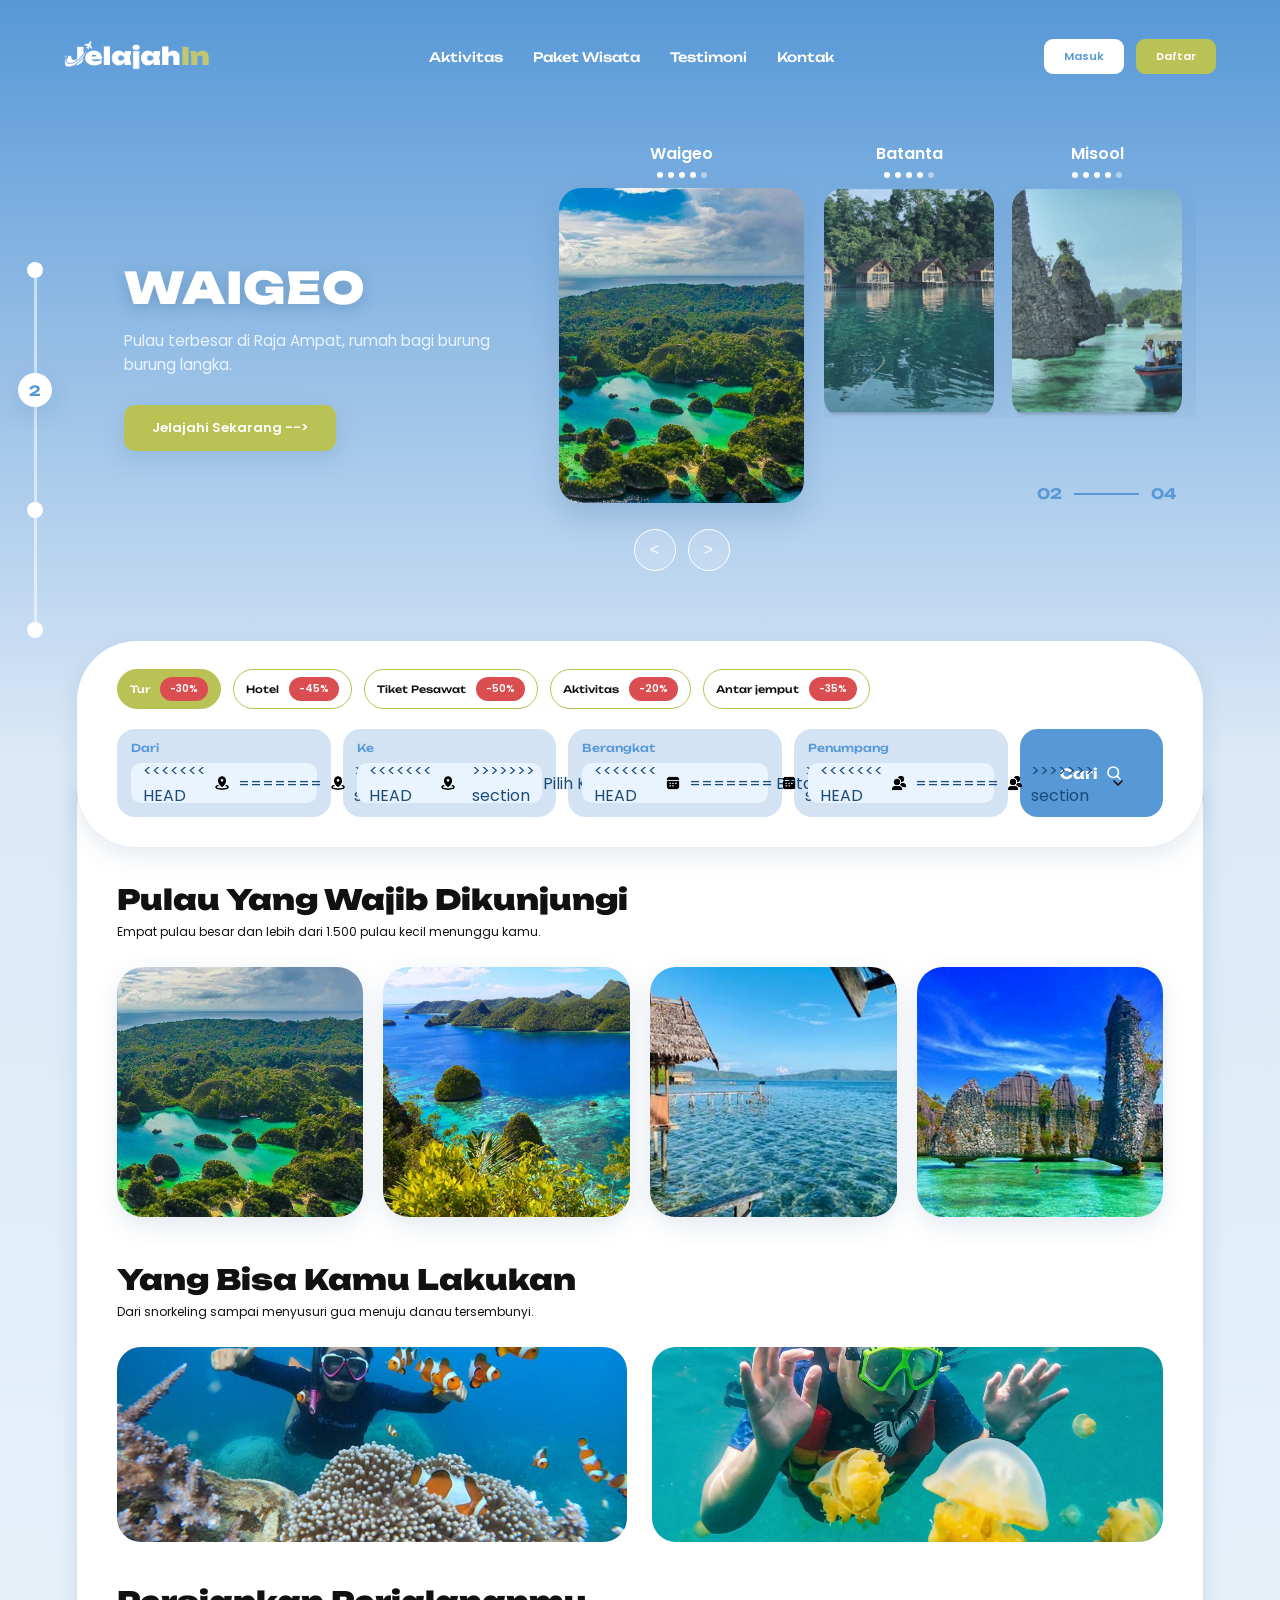
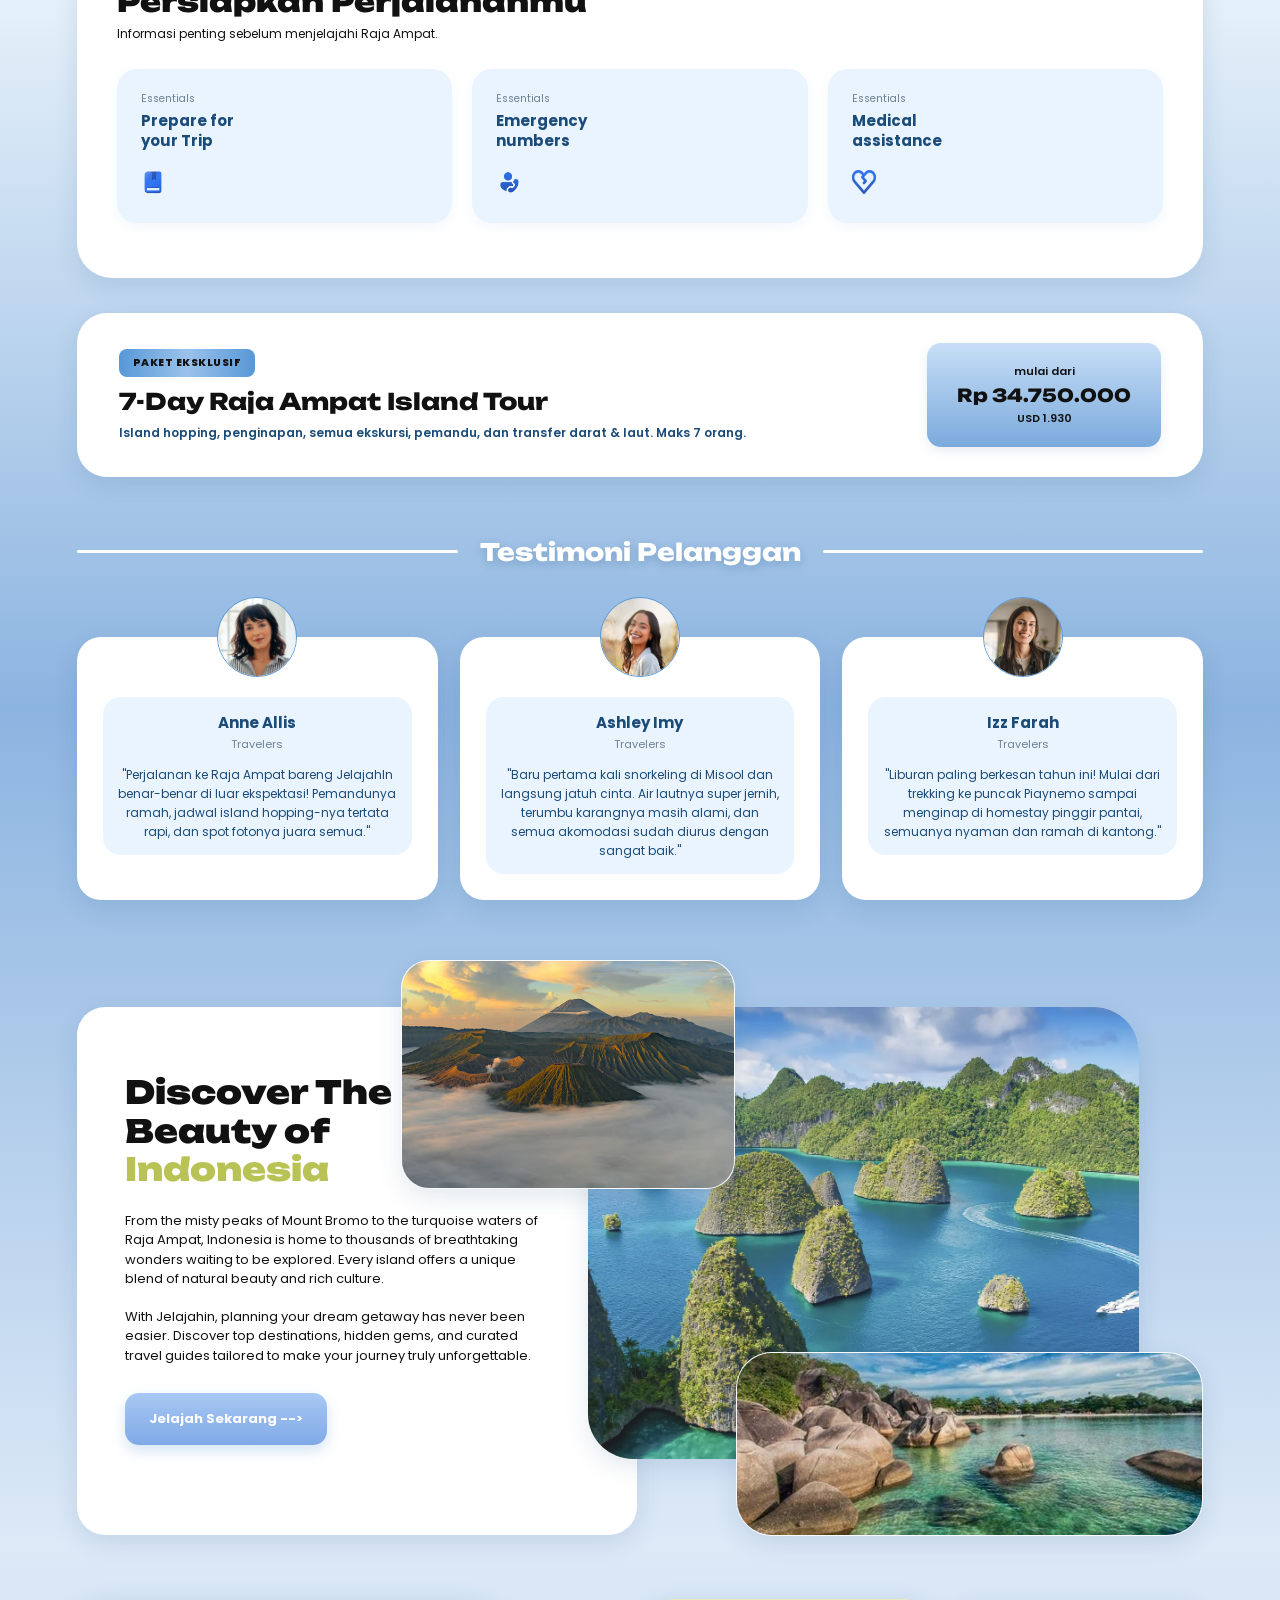
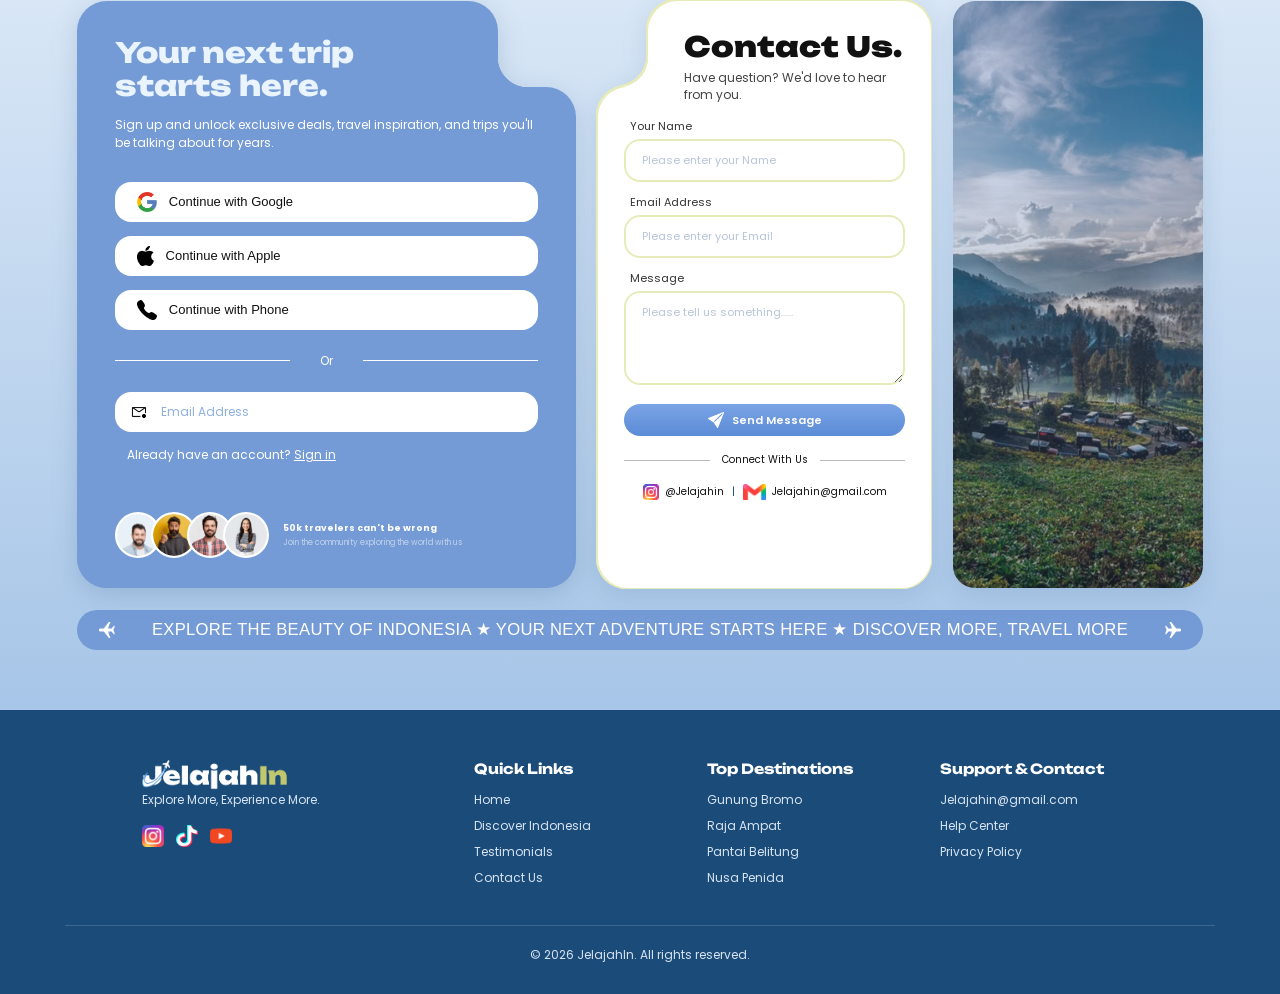
==== commit 996218f5: "Merge branch 'section'" ====
--- a/index.html
+++ b/index.html
@@ -106,7 +106,11 @@
                     <div class="filter-item">
                         <label for="dari">Dari</label>
                         <div class="field">
+<<<<<<< HEAD
+                            <img src="assets/asset/boxicons_location-alt-2-filled.png" alt="lokasi" class="sosmed">
+=======
                             <img src="assets/asset/lokasi.png" alt="lokasi" class="sosmed">
+>>>>>>> section
                             <select id="dari" name="dari">
                                 <option value="">Pilih Kota / Destinasi</option>
                                 <option value="jakarta">Jakarta</option>
@@ -124,8 +128,13 @@
                     <div class="filter-item">
                         <label for="ke">Ke</label>
                         <div class="field">
+<<<<<<< HEAD
+                            <img src="assets/asset/boxicons_location-alt-2-filled.png" alt="lokasi" class="sosmed">
+                            <select id="ke" name="ke">
+=======
                             <img src="assets/asset/lokasi.png" alt="lokasi" class="sosmed">
                             <select name="ke" id="ke">
+>>>>>>> section
                                 <option value="">Pilih Kota / Destinasi</option>
                                 <option value="waigeo">Waigeo</option>
                                 <option value="batanta">Batanta</option>
@@ -142,7 +151,11 @@
                     <div class="filter-item">
                         <label for="tanggal">Berangkat</label>
                         <div class="field">
+<<<<<<< HEAD
+                            <img src="assets/asset/fluent_calendar-32-filled.png" alt="date" class="sosmed">
+=======
                             <img src="assets/asset/calendar.png" alt="tanggal" class="sosmed">
+>>>>>>> section
                             <input type="date" id="tanggal" name="tanggal">
                             <svg class="chevron" viewBox="0 0 24 24" fill="none" stroke="currentColor"
                                 stroke-width="2.5" stroke-linecap="round" stroke-linejoin="round">
@@ -154,7 +167,11 @@
                     <div class="filter-item">
                         <label for="wisatawan">Penumpang</label>
                         <div class="field">
+<<<<<<< HEAD
+                            <img src="assets/asset/at-icons_people.png" alt="jumlah" class="sosmed">
+=======
                             <img src="assets/asset/orang.png" alt="jumlah penumpang" class="sosmed">
+>>>>>>> section
                             <select id="wisatawan" name="wisatawan">
                                 <option value="1">1 Dewasa</option>
                                 <option value="2">2 Dewasa</option>
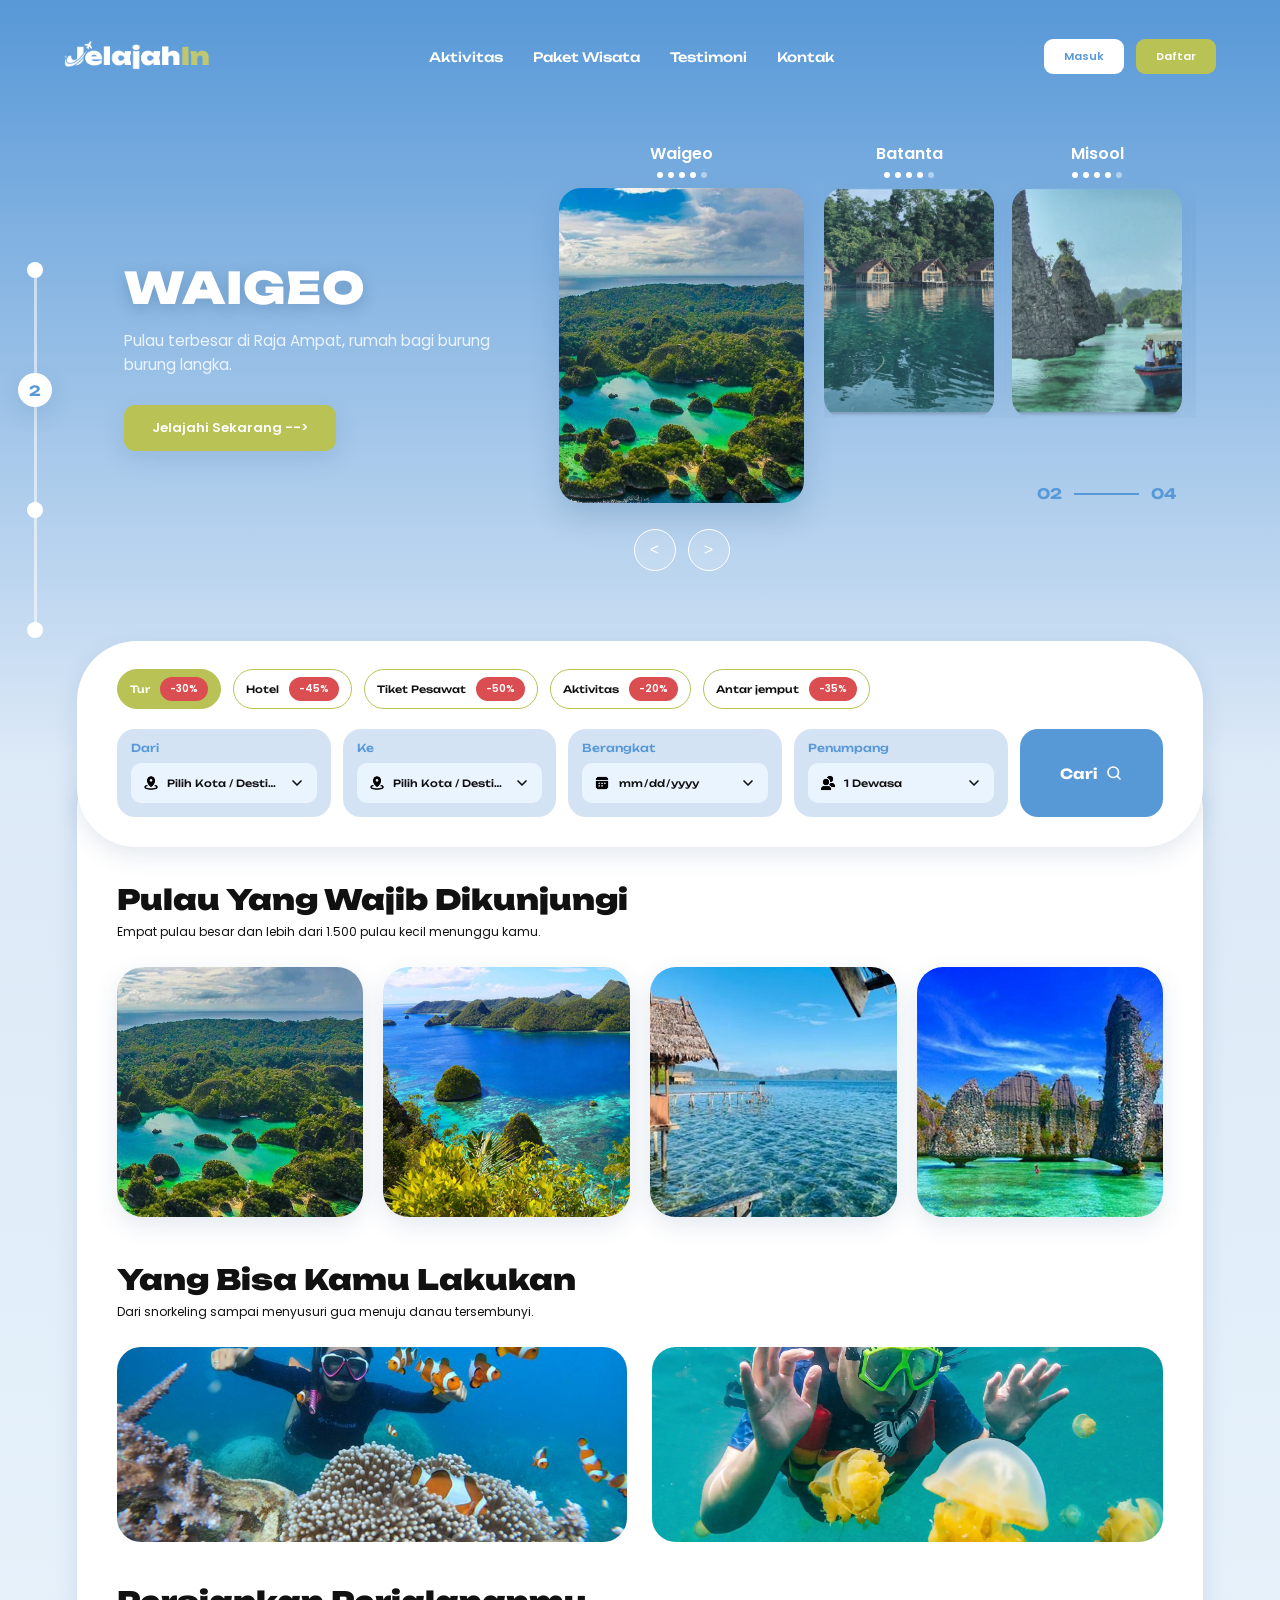
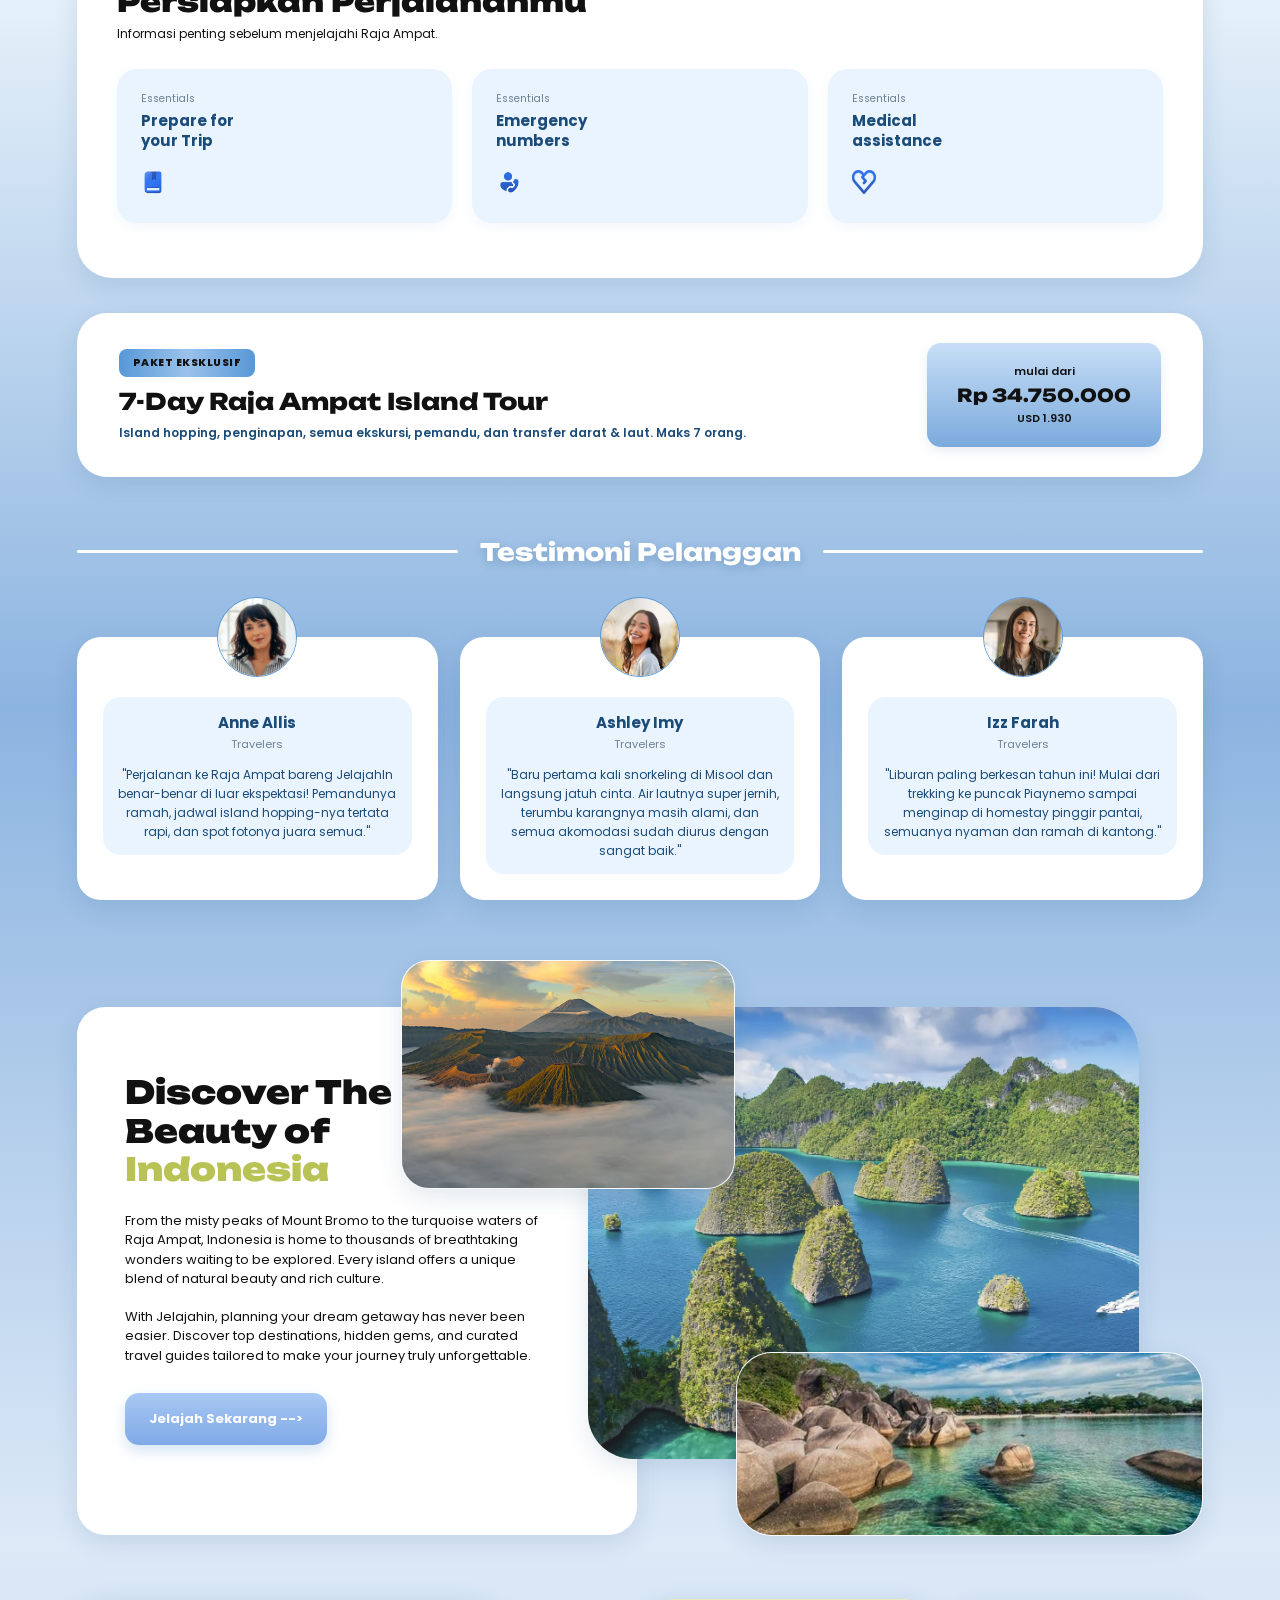
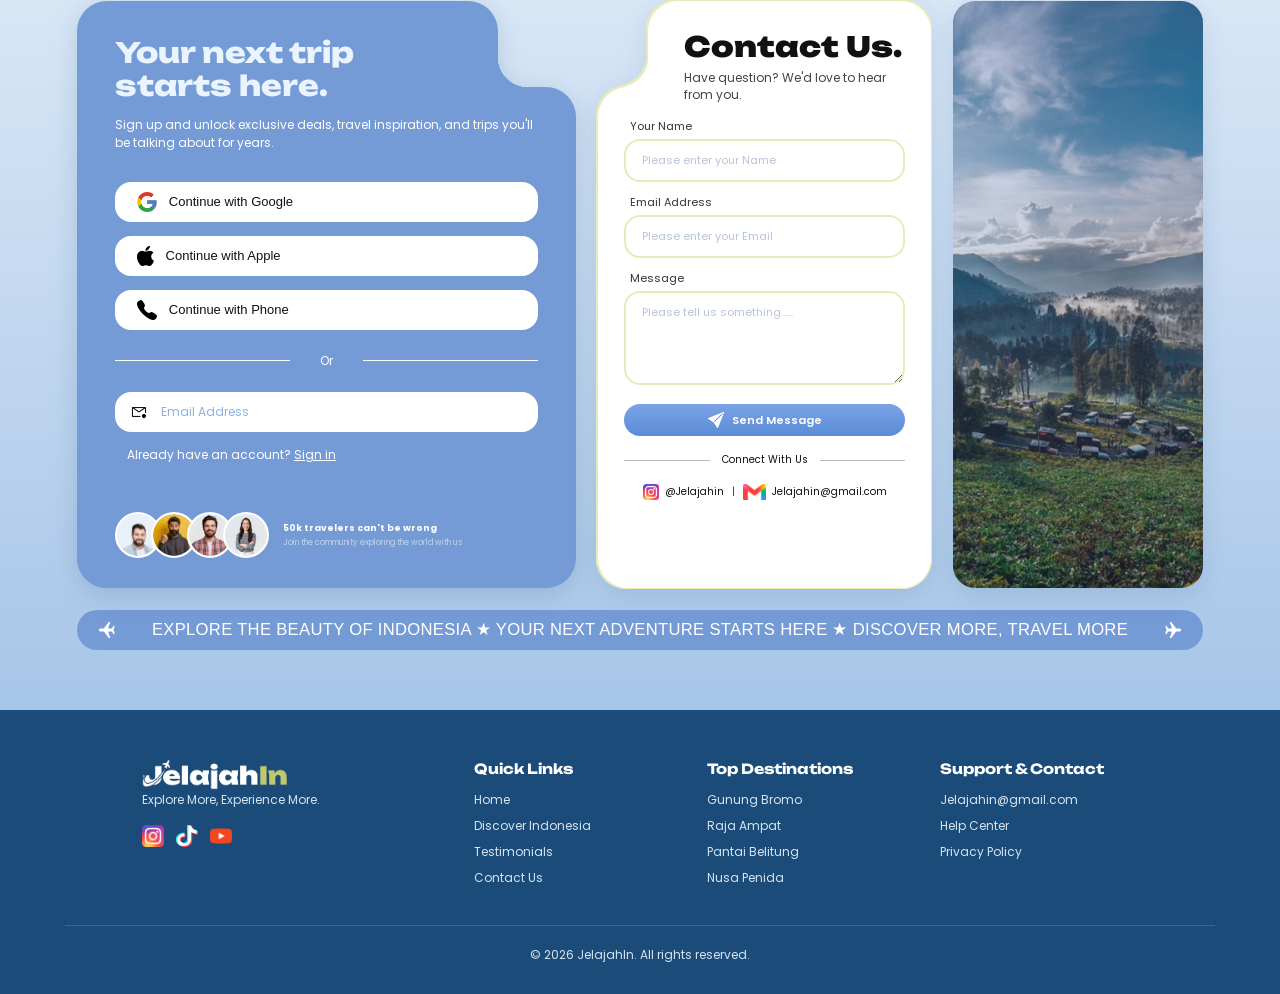
==== commit 989460bf: "tambah hamburger dan beberapa responsive" ====
--- a/index.html
+++ b/index.html
@@ -18,8 +18,14 @@
                 <a href="index.html"><img src="assets/logo.png" alt="JelajahIn"></a>
             </div>
 
+            <button class="hamburger" aria-label="Buka menu" aria-expanded="false">
+                <span></span>
+                <span></span>
+                <span></span>
+            </button>
+
             <ul>
-                <li><a href="index.html">Aktivitas</a></li>
+                <li><a href="#aktivitas">Aktivitas</a></li>
                 <li><a href="destinasi.html">Paket Wisata</a></li>
                 <li><a href="#testimoni">Testimoni</a></li>
                 <li><a href="#kontak">Kontak</a></li>
@@ -106,11 +112,7 @@
                     <div class="filter-item">
                         <label for="dari">Dari</label>
                         <div class="field">
-<<<<<<< HEAD
-                            <img src="assets/asset/boxicons_location-alt-2-filled.png" alt="lokasi" class="sosmed">
-=======
                             <img src="assets/asset/lokasi.png" alt="lokasi" class="sosmed">
->>>>>>> section
                             <select id="dari" name="dari">
                                 <option value="">Pilih Kota / Destinasi</option>
                                 <option value="jakarta">Jakarta</option>
@@ -128,13 +130,8 @@
                     <div class="filter-item">
                         <label for="ke">Ke</label>
                         <div class="field">
-<<<<<<< HEAD
-                            <img src="assets/asset/boxicons_location-alt-2-filled.png" alt="lokasi" class="sosmed">
-                            <select id="ke" name="ke">
-=======
                             <img src="assets/asset/lokasi.png" alt="lokasi" class="sosmed">
                             <select name="ke" id="ke">
->>>>>>> section
                                 <option value="">Pilih Kota / Destinasi</option>
                                 <option value="waigeo">Waigeo</option>
                                 <option value="batanta">Batanta</option>
@@ -151,11 +148,7 @@
                     <div class="filter-item">
                         <label for="tanggal">Berangkat</label>
                         <div class="field">
-<<<<<<< HEAD
-                            <img src="assets/asset/fluent_calendar-32-filled.png" alt="date" class="sosmed">
-=======
                             <img src="assets/asset/calendar.png" alt="tanggal" class="sosmed">
->>>>>>> section
                             <input type="date" id="tanggal" name="tanggal">
                             <svg class="chevron" viewBox="0 0 24 24" fill="none" stroke="currentColor"
                                 stroke-width="2.5" stroke-linecap="round" stroke-linejoin="round">
@@ -167,11 +160,7 @@
                     <div class="filter-item">
                         <label for="wisatawan">Penumpang</label>
                         <div class="field">
-<<<<<<< HEAD
-                            <img src="assets/asset/at-icons_people.png" alt="jumlah" class="sosmed">
-=======
                             <img src="assets/asset/orang.png" alt="jumlah penumpang" class="sosmed">
->>>>>>> section
                             <select id="wisatawan" name="wisatawan">
                                 <option value="1">1 Dewasa</option>
                                 <option value="2">2 Dewasa</option>
@@ -187,11 +176,13 @@
                         </div>
                     </div>
 
-                    <button type="submit" class="btn-cari">Cari <svg class="search-icon" viewBox="0 0 24 24" fill="none"
-                            stroke="currentColor" stroke-width="2.2" stroke-linecap="round">
+                    <button type="submit" class="btn-cari">Cari
+                        <svg class="search-icon" viewBox="0 0 24 24" fill="none" stroke="currentColor"
+                            stroke-width="2.2" stroke-linecap="round">
                             <circle cx="11" cy="11" r="7" />
                             <path d="M20 20l-3.5-3.5" />
-                        </svg></button>
+                        </svg>
+                    </button>
                 </div>
             </form>
 
@@ -236,7 +227,7 @@
                     </div>
                 </div>
 
-                <div class="activity-block">
+                <div class="activity-block" id="aktivitas">
                     <h2>Yang Bisa Kamu Lakukan</h2>
                     <p class="section-subtitle">Dari snorkeling sampai menyusuri gua menuju danau tersembunyi.</p>
 
@@ -485,7 +476,7 @@
             <!-- brand -->
             <div class="footer-brand">
                 <div class="logo">
-                    <img src="assets/logo.png" alt="JelajahIn Logo">
+                    <img src="assets/logoj2.png" alt="JelajahIn Logo">
                 </div>
                 <p>Explore More, Experience More.</p>
                 <div class="footer-socials">
--- a/vanilla.css
+++ b/vanilla.css
@@ -83,6 +83,10 @@
             #93B8E2 100%);
 }
 
+html, body {
+    overflow-x: clip;
+}
+
 a {
     text-decoration: none;
 }
@@ -158,6 +162,39 @@
 .nav-button a:hover {
     transform: translateY(-3px);
     box-shadow: var(--shadow);
+}
+
+.hamburger {
+    display: none;
+    width: 40px;
+    height: 40px;
+    padding: 10px 8px;
+    border: none;
+    border-radius: 10px;
+    background: rgba(255, 255, 255, 0.15);
+    flex-direction: column;
+    justify-content: space-between;
+    cursor: pointer;
+}
+
+.hamburger span {
+    display: block;
+    height: 2px;
+    border-radius: 2px;
+    background: var(--white);
+    transition: var(--transition);
+}
+
+nav.open .hamburger span:nth-child(1) {
+    transform: translateY(9px) rotate(45deg);
+}
+
+nav.open .hamburger span:nth-child(2) {
+    opacity: 0;
+}
+
+nav.open .hamburger span:nth-child(3) {
+    transform: translateY(-9px) rotate(-45deg);
 }
 
 /* hero sect */
@@ -1879,8 +1916,29 @@
         width: 100%;
     }
 
+<<<<<<< Updated upstream
     .cards-container {
         justify-content: center;
+=======
+    .main-item > img {
+        width: 210px;
+        height: 270px;
+    }
+
+    .nav-buttons {
+        width: 210px;
+    }
+
+    .scroll-progress {
+        left: 12px;
+        top: 40%;
+        height: 280px;
+    }
+
+    .card-item img {
+        width: 150px;
+        height: 200px;
+>>>>>>> Stashed changes
     }
 
     .filter-row {
@@ -1892,6 +1950,7 @@
         padding: 14px;
     }
 
+<<<<<<< Updated upstream
     .island-grid,
     .destination-list {
         grid-template-columns: repeat(2, 1fr);
@@ -1910,19 +1969,210 @@
 
     .destination-search form {
         flex-wrap: wrap;
+=======
+    .disc-sect {
+        height: auto;
+        aspect-ratio: 1150 / 576;
+    }
+
+    .card-disc {
+        top: 8.16%;
+        height: 91.84%;
+        padding: 5.7% 4.2% 0;
+    }
+
+    .card-disc h2 {
+        font-size: clamp(20px, 2.7vw, 32px);
+        margin-bottom: 14px;
+    }
+
+    .card-disc p {
+        font-size: clamp(11px, 1.1vw, 13px);
+        margin-bottom: 12px;
+    }
+
+    .btn-disc {
+        padding: 12px 20px;
+        font-size: 12px;
+    }
+
+    .gambar-dis img:nth-child(1) {
+        height: 39.76%;
+        transform: translateX(20%);
+    }
+
+    .gambar-dis img:nth-child(2) {
+        top: 8.16%;
+        height: 78.47%;
+    }
+
+    .gambar-dis img:nth-child(3) {
+        top: 68.06%;
+        height: 31.94%;
+    }
+
+    .destination-list {
+        grid-template-columns: repeat(3, 1fr);
+>>>>>>> Stashed changes
     }
 }
 
 @media (max-width: 768px) {
+<<<<<<< Updated upstream
+=======
+    nav {
+        flex-wrap: wrap;
+        justify-content: space-between;
+        row-gap: 14px;
+        padding: 10px 0;
+    }
+
+    .logo img {
+        width: 130px;
+    }
+
+>>>>>>> Stashed changes
     nav ul {
         gap: 14px;
     }
 
+<<<<<<< Updated upstream
     .activity-grid,
     .prep-grid {
         grid-template-columns: 1fr;
     }
 
+=======
+    nav ul li a {
+        font-size: 0.67rem;
+    }
+
+    .scroll-progress {
+        left: 12px;
+        top: 29%;
+        height: 280px;
+    }
+
+    body {
+        zoom: 0.8;
+    }
+
+    .scroll-active {
+        width: 28px;
+        height: 28px;
+        font-size: 12px;
+    }
+
+    .scroll-dot {
+        width: 12px;
+        height: 12px;
+    }
+
+    .hero {
+        min-height: auto;
+        gap: 20px;
+        padding: 30px 10px 50px 40px;
+    }
+
+    .hero-content h1 {
+        font-size: 1.7rem;
+        margin-bottom: 10px;
+    }
+
+    .hero-content p {
+        font-size: 0.8rem;
+        margin-bottom: 20px;
+    }
+
+    .btn-jelajah {
+        padding: 10px 20px;
+        font-size: 11px;
+    }
+
+    .hero-image {
+        gap: 18px;
+    }
+
+    .slider-row {
+        gap: 14px;
+    }
+
+    .main-item h3,
+    .card-item h3 {
+        font-size: 0.85rem;
+    }
+
+    .main-item > img {
+        width: 170px;
+        height: 220px;
+        border-radius: 18px;
+    }
+
+    .cards-container {
+        gap: 12px;
+    }
+
+    .card-item img {
+        width: 115px;
+        height: 160px;
+        border-radius: 16px;
+    }
+
+    .nav-buttons {
+        width: 170px;
+    }
+
+    .nav-buttons button {
+        width: 34px;
+        height: 34px;
+        font-size: 0.85rem;
+    }
+
+    .page-indicator {
+        right: 10px;
+        gap: 8px;
+        font-size: 0.75rem;
+    }
+
+    .page-indicator .dash {
+        width: 40px;
+    }
+
+    .travel-info-section {
+        padding: 3rem 0;
+    }
+
+    .island-block h2 {
+        margin-top: 1rem;
+    }
+
+    .search-filter {
+        padding: 24px;
+        border-radius: 30px;
+    }
+
+    .main-white-card {
+        padding: 100px 24px 40px;
+    }
+
+    .activity-grid {
+        grid-template-columns: 1fr;
+    }
+
+    .activity-grid .activity-card:nth-child(2) {
+        margin-top: 1rem;
+    }
+
+    .island-grid {
+        grid-template-columns: repeat(2, 1fr);
+    }
+
+    .testimoni-kotak {
+        grid-template-columns: 1fr;
+        gap: 60px;
+    }
+
+>>>>>>> Stashed changes
     .promo-banner-card {
         flex-direction: column;
         align-items: flex-start;
@@ -1931,16 +2181,267 @@
     .promo-price-box {
         width: 100%;
     }
+<<<<<<< Updated upstream
 }
 
 @media (max-width: 600px) {
     nav {
         flex-wrap: wrap;
         justify-content: center;
+=======
+
+    .tes-heading {
+        margin-bottom: 60px;
+    }
+
+    .disc-sect {
+        aspect-ratio: auto;
+        display: grid;
+        gap: 20px;
+    }
+
+    .card-disc {
+        position: static;
+        width: auto;
+        height: auto;
+        padding: 40px 32px;
+    }
+
+    .card-disc h2 {
+        font-size: 28px;
+    }
+
+    .card-disc h2,
+    .card-disc p {
+        max-width: none;
+    }
+
+    .card-disc p {
+        font-size: 13px;
+    }
+
+    .gambar-dis {
+        display: grid;
+        grid-template-columns: 1fr 1fr;
+        gap: 16px;
+    }
+
+    .gambar-dis img:nth-child(n) {
+        position: static;
+        width: 100%;
+        height: 220px;
+        border-radius: 24px;
+    }
+
+    .gambar-dis img:nth-child(2) {
+        grid-column: 1 / -1;
+        order: -1;
+        height: 280px;
+    }
+
+    .gambar-dis img:nth-child(1) {
+        transform: translateX(0);
+        border: none;
+    }
+
+    .gambar-dis img:nth-child(3) {
+        border: none;
+    }
+
+    .bottom-banner {
+        padding: 10px 16px;
+        gap: 12px;
+    }
+
+    .main-columns {
+        grid-template-columns: 1fr;
+    }
+
+    .main-columns > .side-image {
+        grid-column: 1 / -1;
+        height: 260px;
+    }
+
+    .side-image img {
+        min-height: 0;
+        height: 100%;
+    }
+
+    .plane {
+        width: 26px;
+        height: 26px;
+    }
+
+    .footer-box {
+        grid-template-columns:repeat(3, 2fr);
+        text-align: left;
+        gap: 30px;
+    }
+
+    .footer-box > :first-child {
+        grid-column: 1 / -1;
+    }
+
+    footer .logo img {
+        margin: 0;
+    }
+
+    .footer-socials {
+        justify-content: flex-start;
+    }
+
+    .destination-banner {
+        padding: 60px 20px;
+    }
+
+    .destination-banner h1 {
+        font-size: 32px;
+    }
+
+    .destination-search form {
+        flex-wrap: wrap;
+    }
+
+    .search-item {
+        flex: 1 1 calc(50% - 8px);
+    }
+
+    .destination-search button {
+        width: 100%;
+    }
+
+    .destination-list {
+        grid-template-columns: repeat(2, 1fr);
+    }
+
+}
+
+@media (max-width: 450px) {
+    .scroll-progress {
+        display: none;
+    }
+
+        nav {
+        flex-wrap: wrap;
+        min-height: 64px;
+        padding: 10px 0;
+        gap: 0;
+    }
+
+    .logo img {
+        width: 120px;
+    }
+
+    .hamburger {
+        display: flex;
+    }
+
+    nav ul,
+    .nav-button {
+        display: none;
+        width: 100%;
+    }
+
+    nav.open ul {
+        display: flex;
+        order: 3;
+        flex-direction: column;
+        align-items: flex-start;
+        gap: 4px;
+        margin-top: 12px;
+        padding: 16px 18px 8px;
+        border-radius: 18px 18px 0 0;
+        background: var(--navy);
+    }
+
+    nav.open ul li {
+        width: 100%;
+    }
+
+    nav.open ul li a {
+        display: block;
+        padding: 10px 0;
+        font-size: 13px;
+    }
+
+    nav.open .nav-button {
+        display: flex;
+        order: 4;
+        padding: 8px 18px 18px;
+        border-radius: 0 0 18px 18px;
+        background: var(--navy);
+    }
+
+    nav.open .nav-button a {
+        flex: 1;
+        text-align: center;
+        padding: 10px 14px;
+    }
+
+    .hero {
+        flex-direction: column;
+        align-items: stretch;
+        text-align: left;
+        gap: 36px;
+        padding: 20px 0 50px;
+    }
+
+    .hero-image {
+        order: -1;
+        width: 100%;
+    }
+
+    .hero-content {
+        max-width: 100%;
+>>>>>>> Stashed changes
     }
 
     .hero-content h1 {
         font-size: 2.4rem;
+<<<<<<< Updated upstream
+=======
+    }
+
+    .hero-content p {
+        font-size: 0.9rem;
+        margin-bottom: 28px;
+    }
+
+    .main-item {
+        width: 100%;
+    }
+
+    .main-item > img {
+        width: 100%;
+        height: 320px;
+        border-radius: 28px;
+    }
+
+    .cards-container {
+        display: none;
+    }
+
+    .slider-controls {
+        flex-direction: column;
+        gap: 14px;
+        padding-right: 0;
+    }
+
+    .nav-buttons {
+        width: 100%;
+    }
+
+    .page-indicator {
+        position: static;
+    }
+
+    .search-filter {
+        padding: 20px 16px;
+    }
+
+    .filter-tabs {
+        gap: 8px;
+>>>>>>> Stashed changes
     }
 
     .filter-row,
@@ -1949,6 +2450,89 @@
         grid-template-columns: 1fr;
     }
 
+<<<<<<< Updated upstream
+=======
+    .main-white-card {
+        padding: 90px 16px 32px;
+    }
+
+    .main-white-card h2,
+    .section-heading h2 {
+        font-size: 22px;
+    }
+
+    .promo-banner-card {
+        padding: 24px 20px;
+    }
+
+    .card-disc {
+        padding: 30px 22px;
+    }
+
+    .card-disc h2 {
+        font-size: 26px;
+    }
+
+    .gambar-dis {
+        grid-template-columns: 1fr;
+    }
+
+    .gambar-dis img:nth-child(n) {
+        height: 200px;
+    }
+
+    .card-signup {
+        --nw: 56px;
+        --nh: 70px;
+        padding: 30px 22px 26px;
+    }
+
+    .card-signup h2,
+    .card-contact h2 {
+        font-size: 24px;
+    }
+
+    .card-contact {
+        --nw: 40px;
+        --nh: 70px;
+        padding: 24px 18px 22px;
+    }
+
+    .card-contact h2,
+    .card-contact .subtitle {
+        margin-left: 0.6rem;
+    }
+
+    .bottom-banner .plane {
+        display: none;
+    }
+
+    .bottom-banner {
+        justify-content: center;
+        font-size: 10px;
+    }
+
+    .footer-box {
+        text-align: center;
+    }
+
+    footer .logo img {
+        margin: 0 auto;
+    }
+
+    .footer-socials {
+        justify-content: center;
+    }
+
+    .destination-banner {
+        padding: 50px 16px;
+    }
+
+    .destination-banner h1 {
+        font-size: 26px;
+    }
+
+>>>>>>> Stashed changes
     .destination-search form {
         flex-direction: column;
         align-items: stretch;
